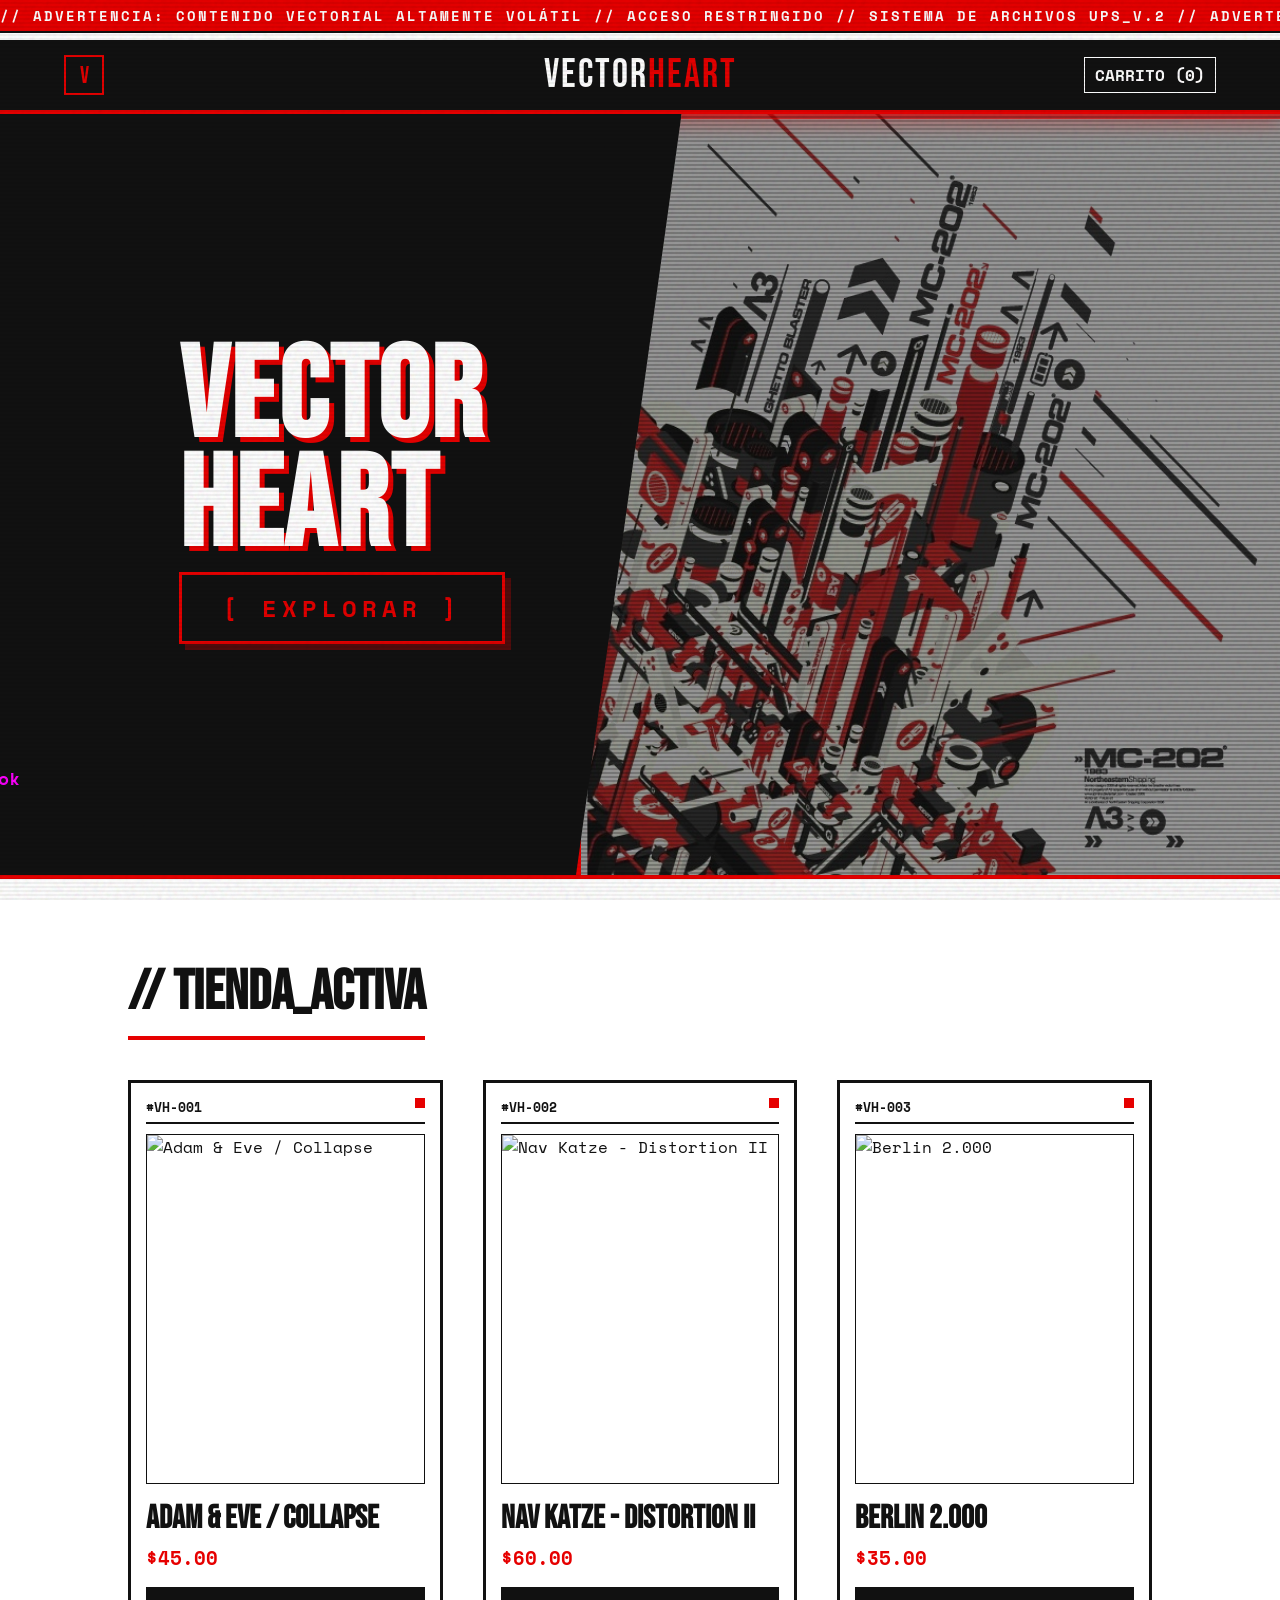
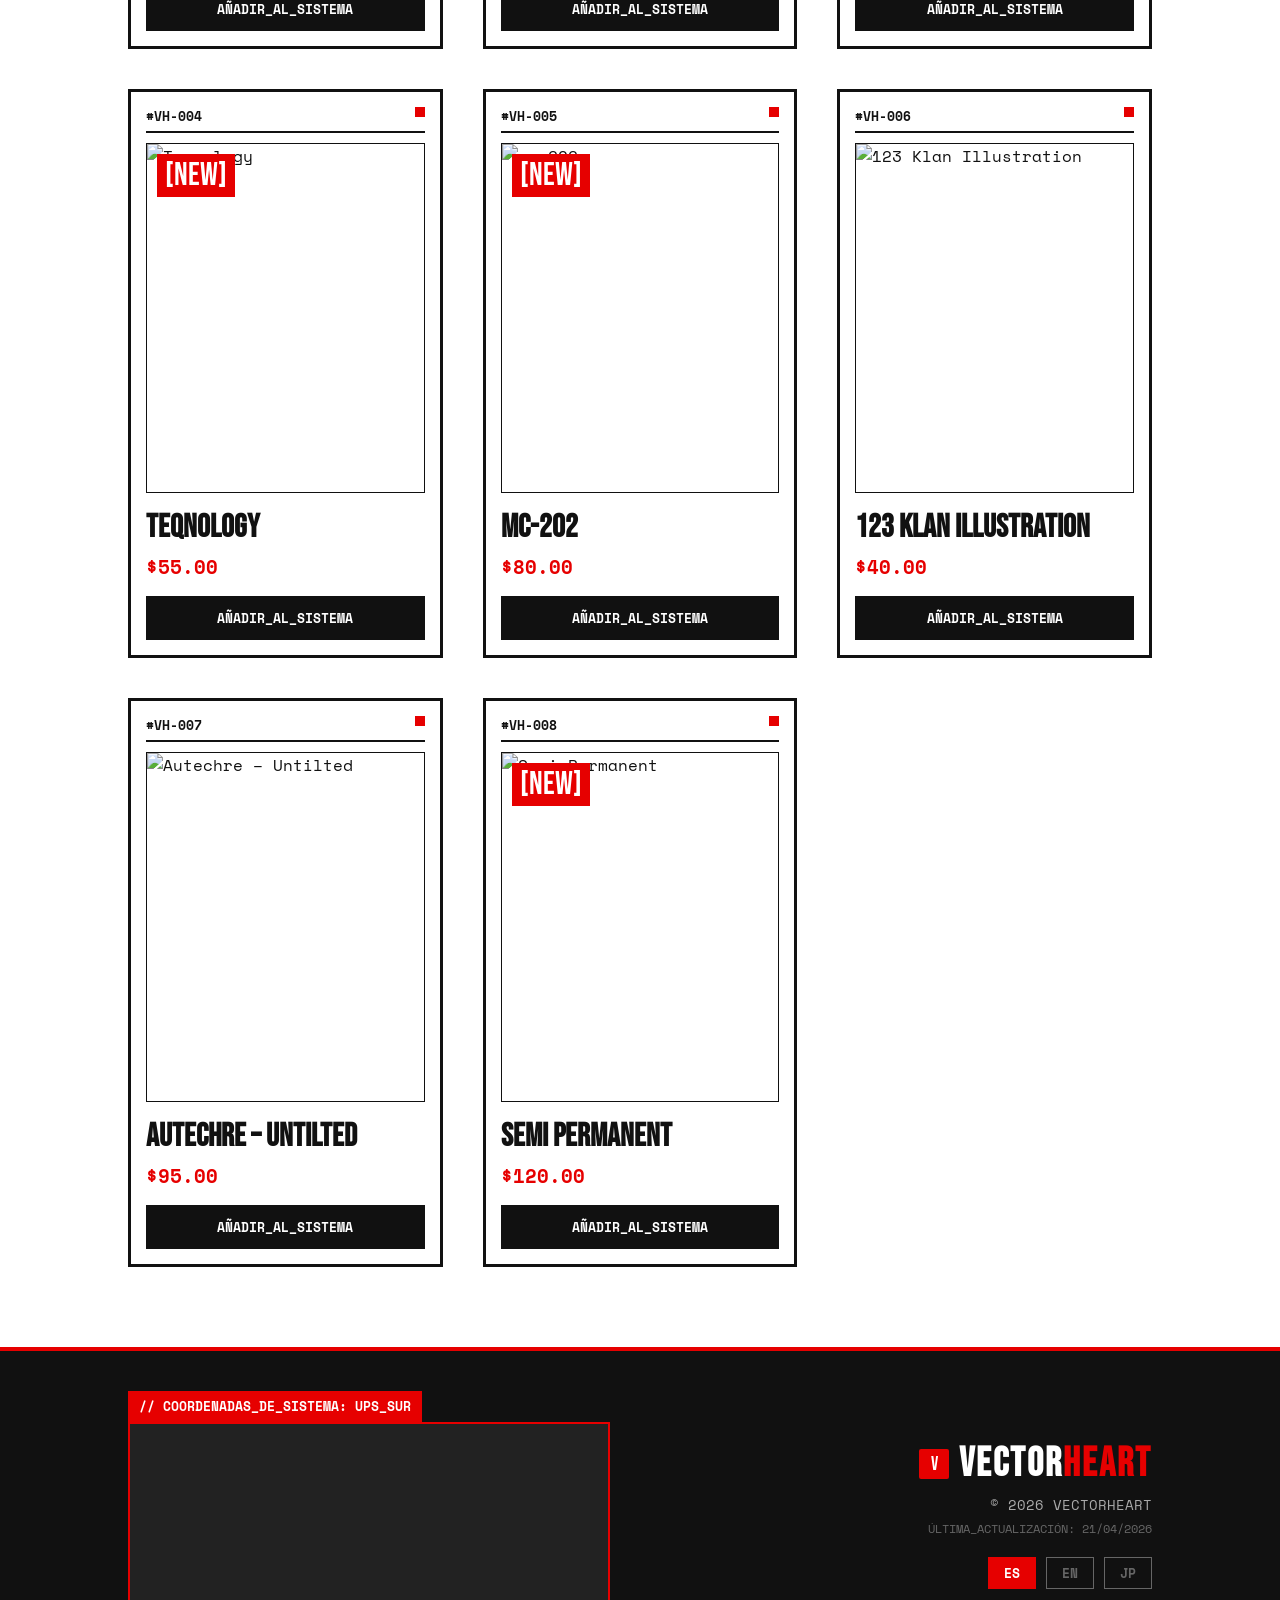
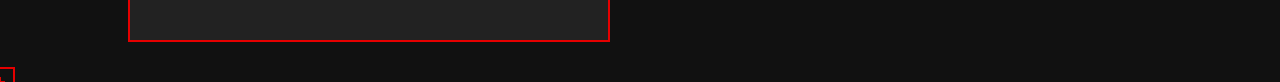
==== index.html @ 1ae29e21 "vectorheart-ecommerce beta 0.1.4" ====
<!DOCTYPE html>
<html lang="es">
<head>
  <meta charset="UTF-8">
  <meta name="viewport" content="width=device-width, initial-scale=1.0">
  <title>VECTORHEART // ART ARCHIVE</title>

  <link rel="stylesheet" href="css/style.css">
  <link href="https://fonts.googleapis.com/css2?family=Bebas+Neue&family=Space+Mono:wght@400;700&display=swap" rel="stylesheet">
</head>
<body>

<div class="ui-scanner"></div>
<div class="crt-noise"></div>

<div class="danger-marquee top-marquee">
  <div class="marquee-content">
    // ADVERTENCIA: CONTENIDO VECTORIAL ALTAMENTE VOLÁTIL // ACCESO RESTRINGIDO // SISTEMA DE ARCHIVOS UPS_V.2 // ADVERTENCIA: CONTENIDO VECTORIAL ALTAMENTE VOLÁTIL // ACCESO RESTRINGIDO // SISTEMA DE ARCHIVOS UPS_V.2 //
  </div>
</div>

<header>
  <nav class="nav-container">
    <button class="menu-toggle" id="menuBtn" data-target="true">
      <span class="v-icon">V</span>
    </button>

    <div class="logo">VECTOR<span class="highlight">HEART</span></div>

    <a href="#" class="cart-link" data-target="true">CARRITO (0)</a>
  </nav>
</header>

<div class="side-menu" id="sideMenu">
  <button class="close-menu" id="closeMenuBtn" data-target="true">X</button>

  <ul class="menu-links">
    <li><a href="index.html" data-target="true">[ INICIO ]</a></li>
    <li><a href="mision.html" data-target="true">[ MISION ]</a></li>
    <li><a href="index.html#catalog-grid" data-target="true" id="tiendaLink">[ TIENDA_ACTIVA ]</a></li>
    <li><a href="servicios.html" data-target="true">[ SERVICIOS ]</a></li>
    <li><a href="contacto.html" data-target="true">[ CONTACTO ]</a></li>
  </ul>

  <div class="menu-footer">
    <div class="side-socials" style="display: flex; gap: 15px; justify-content: center; margin-bottom: 15px;">

      <a href="https://www.linkedin.com/in/juan-figueroa-98a816195/" target="_blank" data-target="true" title="LinkedIn">
        <svg viewBox="0 0 24 24" width="22" height="22" fill="white" class="social-icon" xmlns="http://www.w3.org/2000/svg">
          <path d="M20.447 20.452h-3.554v-5.569c0-1.328-.027-3.037-1.852-3.037-1.853 0-2.136 1.445-2.136 2.939v5.667H9.351V9h3.414v1.561h.046c.477-.9 1.637-1.85 3.37-1.85 3.601 0 4.267 2.37 4.267 5.455v6.286zM5.337 7.433c-1.144 0-2.063-.926-2.063-2.065 0-1.138.92-2.063 2.063-2.063 1.14 0 2.064.925 2.064 2.063 0 1.139-.925 2.065-2.064 2.065zm1.782 13.019H3.555V9h3.564v11.452zM22.225 0H1.771C.792 0 0 .774 0 1.729v20.542C0 23.227.792 24 1.771 24h20.451C23.2 24 24 23.227 24 22.271V1.729C24 .774 23.2 0 22.222 0h.003z"/>
        </svg>
      </a>

      <a href="https://github.com/xErnyx" target="_blank" data-target="true" title="GitHub">
        <img src="https://cdn.simpleicons.org/github/white" alt="GitHub" style="width: 22px; height: 22px;" class="social-icon">
      </a>

      <a href="https://www.youtube.com/@Antonimo555" target="_blank" data-target="true" title="YouTube">
        <img src="https://cdn.simpleicons.org/youtube/white" alt="YouTube" style="width: 22px; height: 22px;" class="social-icon">
      </a>

      <a href="https://www.facebook.com/Antonimo0/" target="_blank" data-target="true" title="Facebook">
        <img src="https://cdn.simpleicons.org/facebook/white" alt="Facebook" style="width: 22px; height: 22px;" class="social-icon">
      </a>

      <a href="https://www.instagram.com/0antonimo0/" target="_blank" data-target="true" title="Instagram">
        <img src="https://cdn.simpleicons.org/instagram/white" alt="Instagram" style="width: 22px; height: 22px;" class="social-icon">
      </a>

      <a href="https://www.tiktok.com/@erny_xp555" target="_blank" data-target="true" title="TikTok">
        <img src="https://cdn.simpleicons.org/tiktok/white" alt="TikTok" style="width: 22px; height: 22px;" class="social-icon">
      </a>

    </div>
    <p>SISTEMA UPS_V.2</p>
    <p>LOC: QUITO, EC</p>
  </div>
</div>

<main>
  <section class="hero">
    <div class="hero-art-display">
      <img src="assets/img/obra5.jpg" alt="Art Showcase" class="hero-main-img">
      <div class="hero-scanline"></div>
      <div class="hero-glitch-overlay"></div>
    </div>

    <div class="hero-content minimalist-hero">
      <h1 class="glitch-title">VECTOR<br>HEART</h1>
      <button class="btn-explore" data-target="true" onclick="document.getElementById('catalog-grid').scrollIntoView({behavior: 'smooth', block: 'start'})">
        [ EXPLORAR ]
      </button>
    </div>
  </section>

  <section class="catalog">
    <h2 class="section-title">// TIENDA_ACTIVA</h2>

    <div class="product-grid" id="catalog-grid">
    </div>
  </section>
</main>

<div class="modal-overlay" id="artModal">
  <div class="modal-content">
    <button class="modal-close" id="closeModalBtn" data-target="true">X</button>
    <div class="modal-layout">
      <div class="modal-image-container">
        <div class="modal-image" id="modalImage"></div>
        <div class="scan-line"></div>
      </div>
      <div class="modal-info">
        <h2 id="modalTitle">TITULO_OBRA</h2>
        <p class="modal-data">ARTISTA: <span id="modalArtist">...</span></p>
        <p class="modal-data">EXPOSICIONES: <span id="modalExhibitions">...</span></p>
        <div class="modal-rating" id="modalRating">★★★★★</div>
        <p class="modal-desc" id="modalDesc">Cargando registro de datos...</p>
      </div>
    </div>
  </div>
</div>

<div class="cart-panel" id="cartPanel">
  <div class="cart-header">
    <h2>// REGISTRO_DE_COMPRAS</h2>
    <button class="close-cart" id="closeCartBtn" data-target="true">X</button>
  </div>

  <div class="cart-items-container" id="cartItemsContainer">
  </div>

  <div class="cart-footer">
    <div class="cart-total">TOTAL: $<span id="cartTotalValue">0.00</span></div>
    <button class="btn-primary" style="width: 100%; margin-top: 15px;" data-target="true">PROCESAR_PAGO >></button>
  </div>
</div>

<footer class="main-footer">
  <div class="footer-layout">

    <div class="footer-map-container">
      <div class="map-header">// COORDENADAS_DE_SISTEMA: UPS_SUR</div>
      <div class="map-frame">

        <iframe
          src="https://maps.google.com/maps?q=Universidad+Politécnica+Salesiana+Campus+Sur+Quito&t=&z=16&ie=UTF8&iwloc=&output=embed"
          width="100%"
          height="200"
          style="border:0;"
          allowfullscreen=""
          loading="lazy"
          referrerpolicy="no-referrer-when-downgrade">
        </iframe>

      </div>
    </div>

    <div class="footer-info">
      <div class="footer-branding">
        <span class="v-logo">V</span>
        <h2>VECTOR<span class="highlight">HEART</span></h2>
      </div>
      <p class="copyright">© 2026 VECTORHEART</p>
      <p class="update-date">ÚLTIMA_ACTUALIZACIÓN: 21/04/2026</p>

      <div class="lang-selector">
        <button class="lang-btn active" data-target="true">ES</button>
        <button class="lang-btn" data-target="true">EN</button>
        <button class="lang-btn" data-target="true">JP</button>
      </div>
    </div>
  </div>
</footer>

<script src="js/app.js"></script>

</body>
</html>
---- css/style.css ----
/* ==========================================================================
   VECTORHEART // SISTEMA DE ESTILOS V.2
   ========================================================================== */

/* --- 1. VARIABLES GLOBALES Y RESET --- */
:root {
  --primary: #E60000;
  --secondary: #FF00FF;
  --bg: #FFFFFF;
  --dark: #111111;
  --gray: #f0f0f0;
  --font-title: 'Bebas Neue', sans-serif;
  --font-tech: 'Space Mono', monospace;
}

* {
  margin: 0;
  padding: 0;
  box-sizing: border-box;
  cursor: none !important; /* Oculta el cursor nativo del sistema */
}

body {
  background-color: var(--bg);
  color: var(--dark);
  font-family: var(--font-tech);
  overflow-x: hidden;
  padding-top: 40px;
}


/* ==========================================================================
   2. ELEMENTOS DE INTERFAZ GLOBAL (CURSOR Y EFECTOS)
   ========================================================================== */

/* Cursor de Objetivo Personalizado */
#custom-cursor { width: 30px; height: 30px; border: 2px solid var(--primary); position: fixed; pointer-events: none; z-index: 10000; transition: transform 0.1s ease-out, border-color 0.15s, border-radius 0.15s; transform: translate(-50%, -50%); }
#custom-cursor::before, #custom-cursor::after { content: ''; position: absolute; background: var(--primary); transition: 0.15s; }
#custom-cursor::before { width: 10px; height: 2px; top: 12px; left: 8px; }
#custom-cursor::after { width: 2px; height: 10px; top: 8px; left: 12px; }
#cursor-coords { position: absolute; top: 35px; left: 10px; font-size: 10px; color: var(--primary); white-space: nowrap; font-weight: bold; }

/* Ruido CRT y Líneas de Escáner */
.crt-noise { position: fixed; top: 0; left: 0; width: 100%; height: 100%; background-image: url("data:image/svg+xml,%3Csvg viewBox='0 0 200 200' xmlns='http://www.w3.org/2000/svg'%3E%3Cfilter id='noiseFilter'%3E%3CfeTurbulence type='fractalNoise' baseFrequency='0.85' numOctaves='3' stitchTiles='stitch'/%3E%3C/filter%3E%3Crect width='100%25' height='100%25' filter='url(%23noiseFilter)'/%3E%3C/svg%3E"); opacity: 0.15; pointer-events: none; z-index: 9998; mix-blend-mode: multiply; }
.ui-scanner { position: fixed; top: 0; left: 0; width: 100%; height: 100%; background: linear-gradient(rgba(18, 16, 16, 0) 50%, rgba(0, 0, 0, 0.05) 50%); background-size: 100% 4px; pointer-events: none; z-index: 9999; }

/* Cinta de Advertencia Superior */
.top-marquee { position: fixed; top: 0; left: 0; width: 100%; background: var(--primary); color: white; padding: 5px 0; z-index: 100; overflow: hidden; white-space: nowrap; border-bottom: 2px solid var(--dark); font-weight: bold; font-size: 0.9rem; letter-spacing: 2px; }
.marquee-content { display: inline-block; animation: scroll 25s linear infinite; }
@keyframes scroll { from { transform: translateX(0); } to { transform: translateX(-50%); } }


/* ==========================================================================
   3. NAVEGACIÓN (HEADER Y MENÚ LATERAL)
   ========================================================================== */

/* Header Superior */
header { background: var(--dark); color: white; padding: 15px 5%; position: relative; z-index: 50; border-bottom: 4px solid var(--primary); }
.nav-container { display: flex; justify-content: space-between; align-items: center; }
.menu-toggle { background: none; border: 2px solid var(--primary); color: var(--primary); width: 40px; height: 40px; display: flex; align-items: center; justify-content: center; font-family: var(--font-title); font-size: 1.5rem; transition: 0.3s; }
.menu-toggle:hover { background: var(--primary); color: white; }
.logo { font-family: var(--font-title); font-size: 2.5rem; letter-spacing: 2px; position: absolute; left: 50%; transform: translateX(-50%); }
.highlight { color: var(--primary); }
.cart-link { color: white; text-decoration: none; font-weight: bold; font-size: 1rem; border: 1px solid white; padding: 5px 10px; transition: 0.3s; }
.cart-link:hover { color: var(--dark); background: white; }

/* Menú Lateral Desplegable */
.side-menu { position: fixed; top: 0; left: -400px; width: 350px; height: 100vh; background: var(--dark); border-right: 4px solid var(--primary); z-index: 200; padding: 80px 40px 40px; transition: left 0.4s cubic-bezier(0.25, 1, 0.5, 1); display: flex; flex-direction: column; justify-content: space-between; }
.side-menu.active { left: 0; }
.close-menu { position: absolute; top: 40px; right: 30px; background: none; border: none; color: white; font-family: var(--font-tech); font-size: 1.5rem; transition: 0.3s; }
.close-menu:hover { color: var(--primary); transform: rotate(90deg); }
.menu-links { list-style: none; display: flex; flex-direction: column; gap: 20px; }
.menu-links > li > a { color: white; text-decoration: none; font-family: var(--font-title); font-size: 2.5rem; transition: 0.3s; display: block; }
.menu-links > li > a:hover { color: var(--primary); padding-left: 10px; }
.submenu { list-style: none; margin-top: 10px; margin-left: 20px; display: flex; flex-direction: column; gap: 10px; }
.submenu a { color: #aaa; text-decoration: none; font-size: 0.9rem; transition: 0.3s; }
.submenu a:hover { color: white; }
.menu-footer { color: var(--primary); font-size: 0.8rem; border-top: 1px solid #333; padding-top: 20px; }
.side-socials { display: flex; gap: 15px; margin-bottom: 15px; border-bottom: 1px dashed #444; padding-bottom: 15px; }
.side-socials a { color: var(--secondary); font-family: var(--font-tech); font-weight: bold; font-size: 1.1rem; text-decoration: none; transition: 0.2s; }
.side-socials a:hover { color: white; transform: translateY(-2px); }


/* ==========================================================================
   4. PANTALLA PRINCIPAL (HERO DE ALTO IMPACTO)
   ========================================================================== */

/* Contenedor Base */
.hero { height: 85vh; display: flex; align-items: center; padding: 0 5%; position: relative; background: var(--dark); overflow: hidden; border-bottom: 4px solid var(--primary); }

/* Capa Derecha: Arte Gigante */
.hero-art-display { position: absolute; right: 0; top: 0; width: 55%; height: 100%; clip-path: polygon(15% 0, 100% 0, 100% 100%, 0% 100%); border-left: 5px solid var(--primary); z-index: 1; }
.hero-main-img { width: 100%; height: 100%; object-fit: cover; filter: contrast(1.2) grayscale(0.2); opacity: 0.6; transition: filter 0.5s, transform 5s ease-out; }
.hero:hover .hero-main-img { filter: contrast(1.3) grayscale(0) saturate(1.5); transform: scale(1.05); }
.hero-scanline { position: absolute; top: 0; left: 0; width: 100%; height: 5px; background: rgba(230, 0, 0, 0.7); box-shadow: 0 0 20px var(--primary); animation: scanVertical 3s linear infinite; }
.hero-glitch-overlay { position: absolute; top: 0; left: 0; width: 100%; height: 100%; background-image: linear-gradient(transparent 50%, rgba(0, 0, 0, 0.25) 50%); background-size: 100% 4px; pointer-events: none; }

/* Capa Izquierda: Textos y Botones */
.hero-content { position: relative; z-index: 10; width: 50%; color: white; padding-left: 5%; }
.hero-content.minimalist-hero { height: 100%; display: flex; flex-direction: column; justify-content: center; padding-left: 10%; }

.hero-badge { background: var(--primary); color: white; padding: 5px 15px; font-family: var(--font-tech); font-size: 0.9rem; font-weight: bold; display: inline-block; margin-bottom: 15px; transform: skewX(-10deg); }
.glitch-title { font-family: var(--font-title); font-size: 8rem; line-height: 0.85; margin-bottom: 10px; color: white; text-shadow: 5px 5px 0px var(--primary); letter-spacing: 2px; }
.hero-subtitle { font-family: var(--font-tech); font-size: 1.2rem; color: #aaa; margin-bottom: 30px; letter-spacing: -0.5px; }
.tech-sub-container { background: rgba(17, 17, 17, 0.9); border: 1px solid #333; border-left: 4px solid var(--primary); box-shadow: 5px 5px 0px rgba(230, 0, 0, 0.2); }
.hero-decoration { position: absolute; bottom: 20px; left: 10%; z-index: 5; }
.hero-stats { display: flex; gap: 20px; font-family: var(--font-tech); font-size: 0.85rem; color: #555; font-weight: bold; }
.highlight-stat { color: var(--primary); }

/* Botón EXPLORAR */
.btn-explore { font-family: var(--font-tech); font-size: 1.5rem; font-weight: bold; color: var(--primary); background: transparent; border: 3px solid var(--primary); padding: 15px 40px; letter-spacing: 5px; width: fit-content; box-shadow: 6px 6px 0px rgba(230, 0, 0, 0.3); transition: all 0.2s ease-out; }
.btn-explore:hover { background: var(--primary); color: var(--dark); box-shadow: 10px 10px 0px var(--dark), 12px 12px 0px var(--primary); transform: translate(-4px, -4px); }

/* Responsive del Hero */
@media (max-width: 1024px) {
  .glitch-title { font-size: 6rem; }
  .hero-content { width: 60%; }
}
@media (max-width: 768px) {
  .hero-art-display { width: 100%; clip-path: none; opacity: 0.2; z-index: 0; }
  .hero-content { width: 100%; padding-left: 0; text-align: center; display: flex; flex-direction: column; align-items: center; }
  .hero-content.minimalist-hero { width: 100%; padding-left: 0; align-items: center; }
  .glitch-title { font-size: 5rem; text-shadow: 3px 3px 0px var(--primary); text-align: center; }
  .hero-decoration { display: none; }
}


/* ==========================================================================
   5. CATÁLOGO / TIENDA DE ARTE
   ========================================================================== */

.catalog { padding: 80px 10%; }
.section-title { font-family: var(--font-title); font-size: 3.5rem; margin-bottom: 40px; border-bottom: 4px solid var(--primary); display: inline-block; padding-bottom: 10px; }
.product-grid { display: grid; grid-template-columns: repeat(auto-fill, minmax(300px, 1fr)); gap: 40px; }

/* Tarjeta de Producto */
.product-card { border: 3px solid var(--dark); padding: 15px; background: white; transition: 0.2s; position: relative; }
.product-card:hover { box-shadow: 12px 12px 0px var(--dark); transform: translate(-5px, -5px); }
.card-header { display: flex; justify-content: space-between; font-size: 0.8rem; margin-bottom: 10px; border-bottom: 2px solid var(--dark); padding-bottom: 5px; font-weight: bold;}
.status-dot { width: 10px; height: 10px; background: var(--primary); }

/* Imagen del Producto */
.product-image { position: relative; overflow: hidden; height: 350px; border: 1px solid var(--dark); }
.real-art-img { width: 100%; height: 100%; object-fit: cover; transition: filter 0.3s, transform 0.3s; }
.scan-overlay { position: absolute; top: 50%; left: 50%; transform: translate(-50%, -50%); color: var(--secondary); font-family: var(--font-title); font-size: 3rem; opacity: 0; transition: 0.2s; z-index: 10; text-shadow: 2px 2px 0 #000; }
.img-placeholder { background: transparent !important; }

/* Efectos al pasar el cursor sobre la tarjeta */
.product-card:hover .real-art-img { filter: invert(1) sepia(1) saturate(5) hue-rotate(-50deg); transform: scale(1.05) rotate(2deg); }
.product-card:hover .scan-overlay { opacity: 1; }

/* Información del Producto y Botón Añadir */
.product-info h3 { font-family: var(--font-title); font-size: 2rem; margin: 15px 0 5px; }
.price { color: var(--primary); font-weight: bold; font-size: 1.2rem; }
.add-btn { width: 100%; margin-top: 15px; background: var(--dark); color: white; border: none; padding: 12px; font-family: var(--font-tech); font-weight: bold; transition: 0.2s; }


/* ==========================================================================
   6. HUD DE INSPECCIÓN (MODAL DE ARTE)
   ========================================================================== */

.modal-overlay { position: fixed; top: 0; left: 0; width: 100%; height: 100%; background: rgba(17, 17, 17, 0.85); z-index: 1000; display: flex; align-items: center; justify-content: center; opacity: 0; pointer-events: none; transition: 0.3s; backdrop-filter: blur(5px); }
.modal-overlay.active { opacity: 1; pointer-events: all; }
.modal-content { background: var(--bg); border: 4px solid var(--primary); width: 85%; max-width: 900px; padding: 30px; position: relative; box-shadow: 15px 15px 0px var(--dark); transform: scale(0.95); transition: 0.3s; }
.modal-overlay.active .modal-content { transform: scale(1); }
.modal-close { position: absolute; top: 10px; right: 15px; background: none; border: none; font-size: 2rem; color: var(--dark); font-family: var(--font-tech); font-weight: bold; transition: 0.2s; }
.modal-close:hover { color: var(--primary); transform: rotate(90deg); }

.modal-layout { display: flex; gap: 30px; }
.modal-image-container { flex: 1; border: 2px solid var(--dark); height: 400px; position: relative; overflow: hidden; }
.modal-image { width: 100%; height: 100%; background: #ccc; }

.scan-line { position: absolute; top: 0; left: 0; width: 100%; height: 4px; background: var(--secondary); opacity: 0.6; box-shadow: 0 0 10px var(--secondary); animation: scan 3s linear infinite; }
@keyframes scan { 0% { top: -10%; } 100% { top: 110%; } }

.modal-info { flex: 1; display: flex; flex-direction: column; justify-content: center; }
.modal-info h2 { font-family: var(--font-title); font-size: 3.5rem; color: var(--primary); line-height: 0.9; margin-bottom: 15px; }
.modal-data { font-weight: bold; margin-bottom: 10px; font-size: 1.1rem; border-bottom: 1px dashed var(--dark); padding-bottom: 5px; }
.modal-data span { color: #666; font-weight: normal; }
.modal-rating { color: var(--secondary); font-size: 1.8rem; margin-bottom: 20px; letter-spacing: 5px; }
.modal-desc { line-height: 1.6; font-size: 0.95rem; background: var(--gray); padding: 15px; border-left: 4px solid var(--primary); }

@media (max-width: 768px) {
  .modal-layout { flex-direction: column; }
  .modal-image-container { height: 250px; }
}


/* ==========================================================================
   7. PANEL LATERAL DEL CARRITO DE COMPRAS
   ========================================================================== */

.cart-panel { position: fixed; top: 0; right: -450px; width: 400px; height: 100vh; background: var(--dark); border-left: 4px solid var(--primary); z-index: 2000; padding: 20px; transition: right 0.4s cubic-bezier(0.25, 1, 0.5, 1); display: flex; flex-direction: column; color: white; box-shadow: -10px 0 20px rgba(0,0,0,0.5); }
.cart-panel.active { right: 0; }
.cart-header { display: flex; justify-content: space-between; align-items: center; border-bottom: 2px solid var(--primary); padding-bottom: 10px; margin-bottom: 20px; }
.cart-header h2 { font-family: var(--font-title); font-size: 2rem; color: var(--primary); }
.close-cart { background: none; border: none; color: white; font-family: var(--font-tech); font-size: 1.5rem; transition: 0.3s; }
.close-cart:hover { color: var(--primary); transform: rotate(90deg); }

/* Lista de Items */
.cart-items-container { flex: 1; overflow-y: auto; display: flex; flex-direction: column; gap: 15px; padding-right: 10px; }
.cart-items-container::-webkit-scrollbar { width: 5px; }
.cart-items-container::-webkit-scrollbar-thumb { background: var(--primary); }
.cart-item { display: flex; gap: 15px; background: rgba(255,255,255,0.05); padding: 10px; border: 1px solid #333; position: relative; transition: 0.2s; }
.cart-item:hover { border-color: var(--secondary); }
.cart-item img { width: 60px; height: 60px; object-fit: cover; border: 1px solid var(--primary); }
.cart-item-info { flex: 1; display: flex; flex-direction: column; justify-content: center; }
.cart-item-info h4 { font-family: var(--font-title); font-size: 1.5rem; margin-bottom: 2px; }
.cart-item-info p { color: var(--secondary); font-weight: bold; font-size: 1rem;}
.remove-item-btn { position: absolute; top: 10px; right: 10px; background: none; border: none; color: #666; font-family: var(--font-tech); transition: 0.2s; font-size: 0.8rem; font-weight: bold; }
.remove-item-btn:hover { color: var(--primary); }

/* Resumen Final y Botón de Pago */
.cart-footer { margin-top: 20px; border-top: 2px solid var(--primary); padding-top: 20px; }
.cart-total { font-family: var(--font-title); font-size: 2.5rem; display: flex; justify-content: space-between; align-items: center;}
.cart-footer .btn-primary { background: var(--primary); color: white; border: none; padding: 15px; font-family: var(--font-tech); font-size: 1.2rem; font-weight: bold; width: 100%; margin-top: 15px; clip-path: polygon(15px 0, 100% 0, 100% calc(100% - 15px), calc(100% - 15px) 100%, 0 100%, 0 15px); transition: background 0.3s, color 0.3s; }
.cart-footer .btn-primary:hover { background: white; color: var(--dark); }

@media (max-width: 768px) { .cart-panel { width: 100%; right: -100%; } }


/* ==========================================================================
   8. PÁGINAS ADICIONALES (Misión, Contacto)
   ========================================================================== */

.mision-container { padding: 100px 10%; color: var(--dark); }
.story-grid { display: grid; grid-template-columns: 1fr 1fr; gap: 50px; margin-top: 40px; }
.art-frame { border: 2px solid var(--primary); padding: 5px; margin-bottom: 20px; transform: rotate(-2deg); }
.art-frame img { width: 100%; filter: contrast(1.1); }


/* ==========================================================================
   9. PIE DE PÁGINA (FOOTER)
   ========================================================================== */

.main-footer { background: var(--dark); color: white; padding: 40px 10%; border-top: 4px solid var(--primary); }
.footer-layout { display: grid; grid-template-columns: 1fr 1fr; gap: 60px; align-items: center; }

/* El Marco del Mapa */
.footer-map-container { display: flex; flex-direction: column; }
.map-header { background: var(--primary); color: white; padding: 5px 10px; font-family: var(--font-tech); font-size: 0.8rem; font-weight: bold; width: fit-content; border: 1px solid var(--primary); }
.map-frame { position: relative; border: 2px solid var(--primary); padding: 5px; background: #222; }
.map-shield { position: absolute; top: 0; left: 0; width: 100%; height: 100%; z-index: 10; pointer-events: none; }

/* Información Corporativa */
.footer-info { display: flex; flex-direction: column; align-items: flex-end; text-align: right; }
.footer-branding { display: flex; align-items: center; gap: 10px; margin-bottom: 10px; }
.v-logo { background: var(--primary); color: white; width: 30px; height: 30px; display: flex; align-items: center; justify-content: center; font-family: var(--font-title); font-size: 1.2rem; border-radius: 2px; }
.footer-branding h2 { font-family: var(--font-title); font-size: 2.5rem; letter-spacing: 2px; line-height: 1; }
.copyright { color: #aaa; font-size: 0.9rem; margin-bottom: 5px; }
.update-date { font-size: 0.75rem; color: #666; font-family: var(--font-tech); margin-bottom: 20px; }

/* Selector de Idiomas */
.lang-selector { display: flex; gap: 10px; }
.lang-btn { background: transparent; border: 1px solid #666; color: #666; padding: 5px 15px; font-family: var(--font-tech); font-weight: bold; transition: 0.3s; }
.lang-btn:hover { border-color: white; color: white; }
.lang-btn.active { background: var(--primary); border-color: var(--primary); color: white; }

@media (max-width: 768px) {
  .footer-layout { grid-template-columns: 1fr; }
  .footer-info { align-items: flex-start; text-align: left; margin-top: 20px; }
}
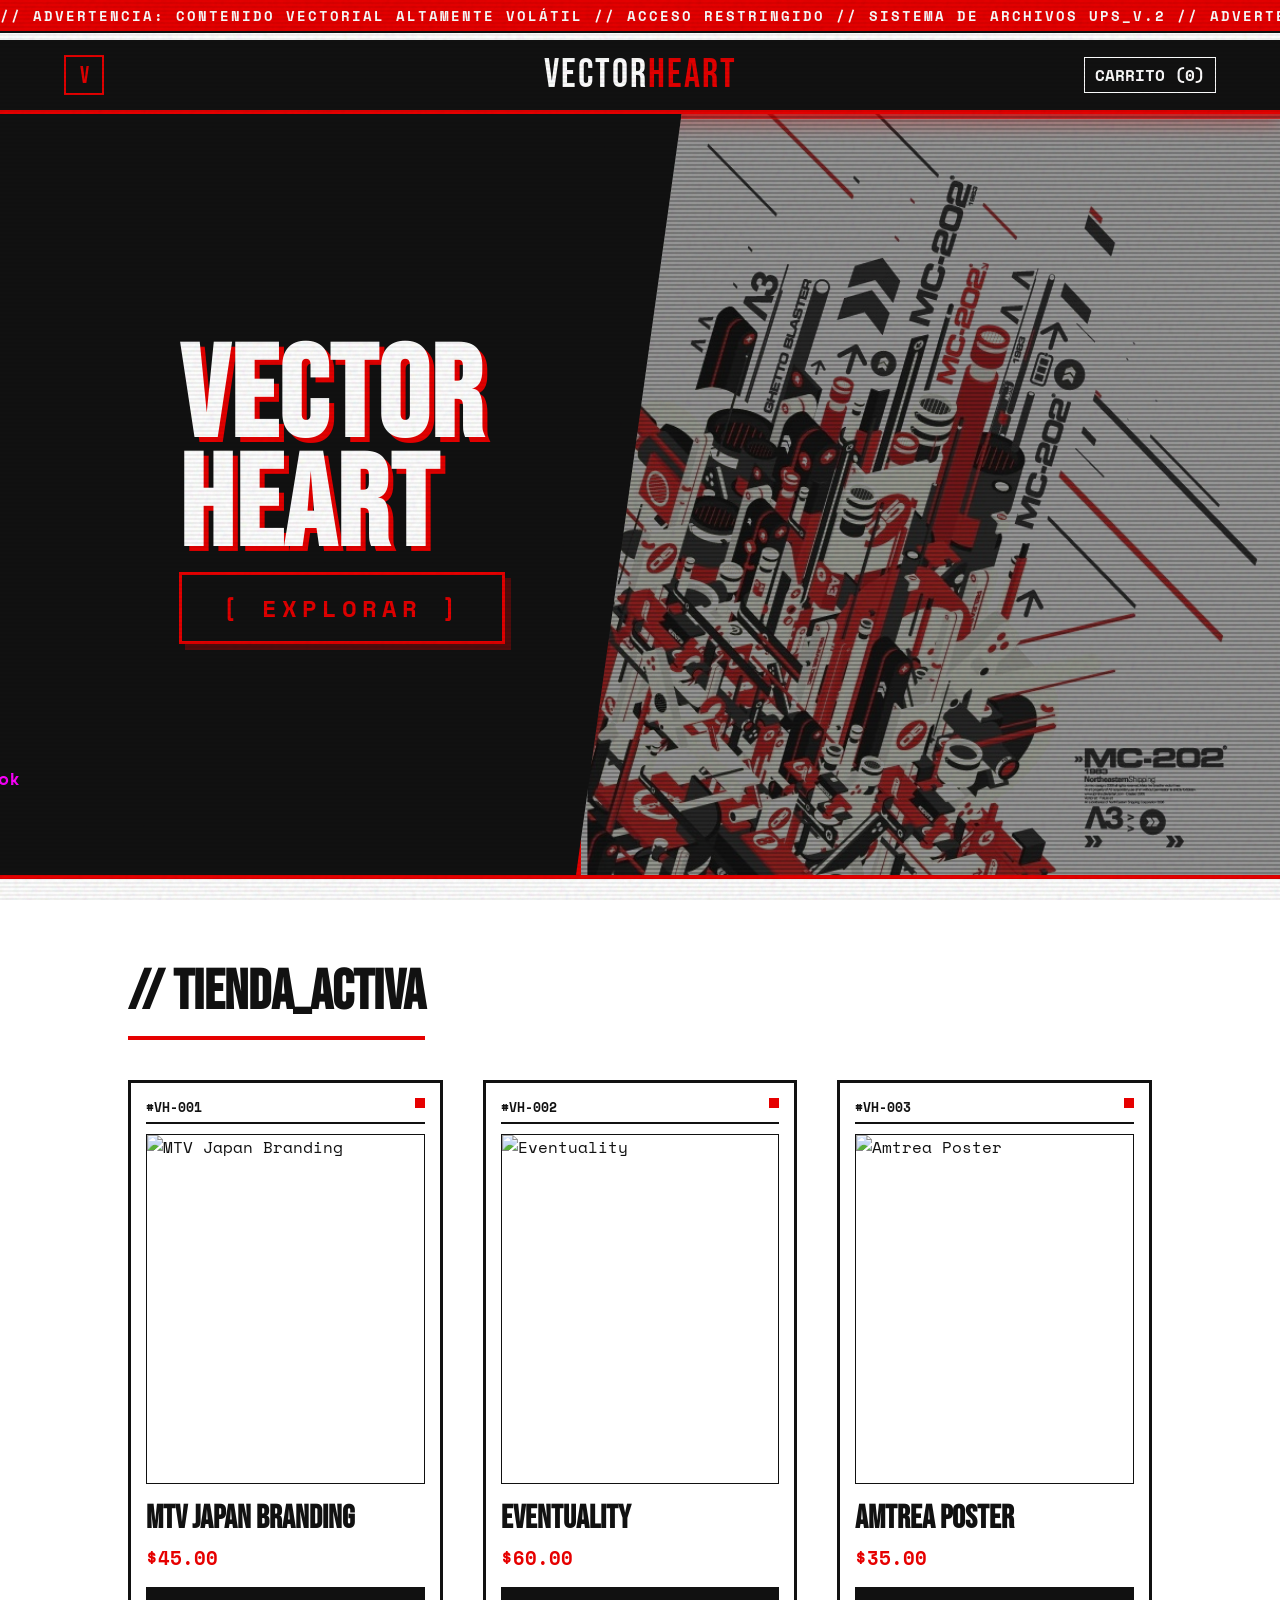
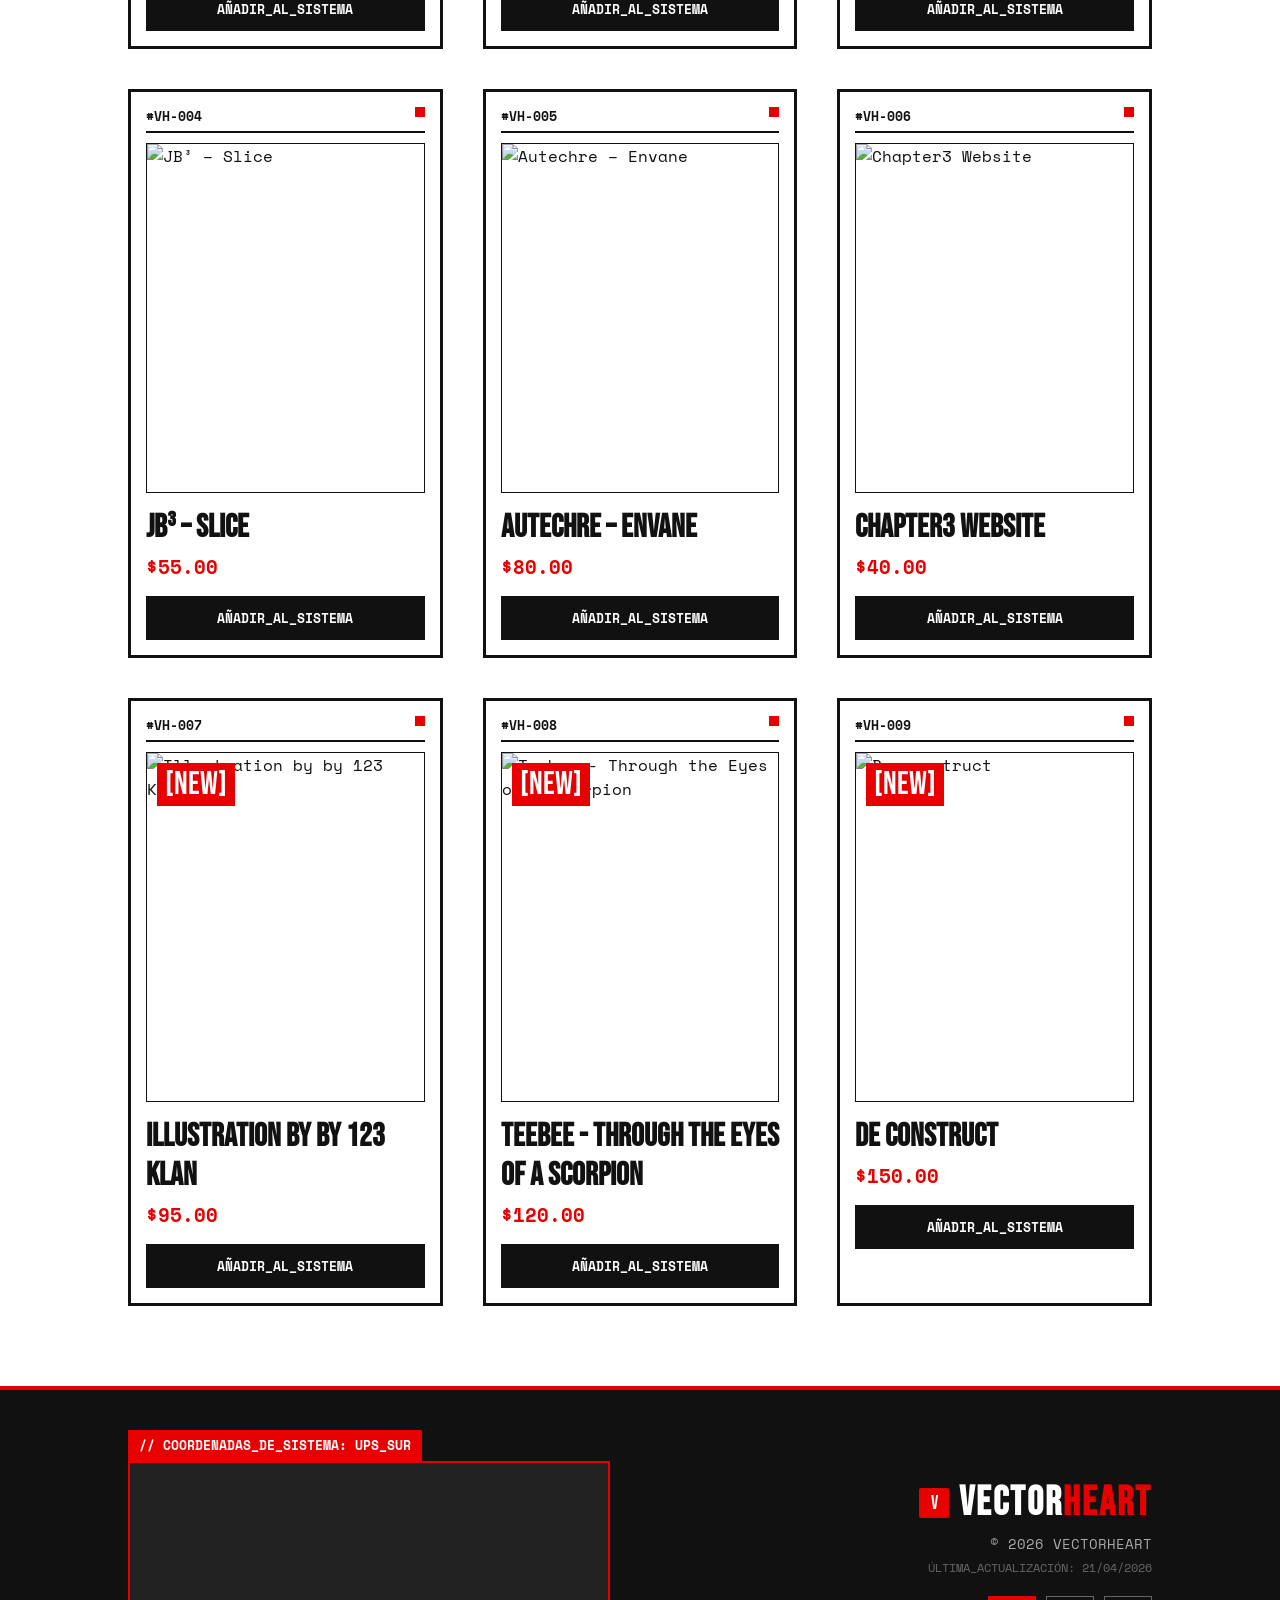
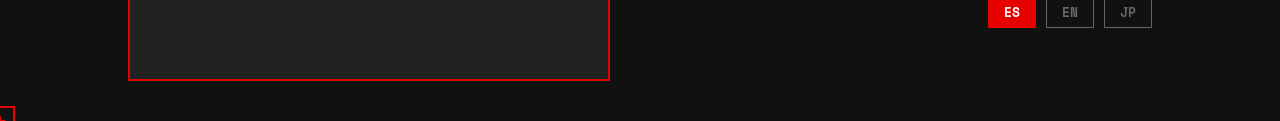
==== commit 9f0b242f: "vectorheart-ecommerce beta 0.1.7" ====
--- a/index.html
+++ b/index.html
@@ -131,6 +131,7 @@
 
   <div class="cart-footer">
     <div class="cart-total">TOTAL: $<span id="cartTotalValue">0.00</span></div>
+    <button id="btn-vaciar-carrito" class="btn-vaciar" data-target="true">[ PURGAR_SISTEMA ]</button>
     <button class="btn-primary" style="width: 100%; margin-top: 15px;" data-target="true">PROCESAR_PAGO >></button>
   </div>
 </div>
--- a/css/style.css
+++ b/css/style.css
@@ -17,7 +17,6 @@
   margin: 0;
   padding: 0;
   box-sizing: border-box;
-  cursor: none !important; /* Oculta el cursor nativo del sistema */
 }
 
 body {
@@ -33,18 +32,39 @@
    2. ELEMENTOS DE INTERFAZ GLOBAL (CURSOR Y EFECTOS)
    ========================================================================== */
 
-/* Cursor de Objetivo Personalizado */
-#custom-cursor { width: 30px; height: 30px; border: 2px solid var(--primary); position: fixed; pointer-events: none; z-index: 10000; transition: transform 0.1s ease-out, border-color 0.15s, border-radius 0.15s; transform: translate(-50%, -50%); }
-#custom-cursor::before, #custom-cursor::after { content: ''; position: absolute; background: var(--primary); transition: 0.15s; }
+/* 1. Ocultar el cursor nativo de Windows/Mac */
+body, a, button, .close-menu, .lang-btn, .social-icon, img, input {
+  cursor: none !important;
+}
+
+/* 2. Cursor de Objetivo Personalizado (Original Vectorheart) */
+#custom-cursor {
+  width: 30px;
+  height: 30px;
+  border: 2px solid var(--primary);
+  position: fixed;
+  pointer-events: none;
+  z-index: 10000;
+  transition: transform 0.1s ease-out, border-color 0.15s, border-radius 0.15s;
+  transform: translate(-50%, -50%);
+}
+
+#custom-cursor::before, #custom-cursor::after {
+  content: '';
+  position: absolute;
+  background: var(--primary);
+  transition: 0.15s;
+}
+
 #custom-cursor::before { width: 10px; height: 2px; top: 12px; left: 8px; }
 #custom-cursor::after { width: 2px; height: 10px; top: 8px; left: 12px; }
-#cursor-coords { position: absolute; top: 35px; left: 10px; font-size: 10px; color: var(--primary); white-space: nowrap; font-weight: bold; }
-
-/* Ruido CRT y Líneas de Escáner */
+
+/* Coordenadas apagadas (Por si el HTML sigue ahí) */
+#cursor-coords { display: none !important; }
+
+/* --- EFECTOS DE FONDO ORIGINALES --- */
 .crt-noise { position: fixed; top: 0; left: 0; width: 100%; height: 100%; background-image: url("data:image/svg+xml,%3Csvg viewBox='0 0 200 200' xmlns='http://www.w3.org/2000/svg'%3E%3Cfilter id='noiseFilter'%3E%3CfeTurbulence type='fractalNoise' baseFrequency='0.85' numOctaves='3' stitchTiles='stitch'/%3E%3C/filter%3E%3Crect width='100%25' height='100%25' filter='url(%23noiseFilter)'/%3E%3C/svg%3E"); opacity: 0.15; pointer-events: none; z-index: 9998; mix-blend-mode: multiply; }
 .ui-scanner { position: fixed; top: 0; left: 0; width: 100%; height: 100%; background: linear-gradient(rgba(18, 16, 16, 0) 50%, rgba(0, 0, 0, 0.05) 50%); background-size: 100% 4px; pointer-events: none; z-index: 9999; }
-
-/* Cinta de Advertencia Superior */
 .top-marquee { position: fixed; top: 0; left: 0; width: 100%; background: var(--primary); color: white; padding: 5px 0; z-index: 100; overflow: hidden; white-space: nowrap; border-bottom: 2px solid var(--dark); font-weight: bold; font-size: 0.9rem; letter-spacing: 2px; }
 .marquee-content { display: inline-block; animation: scroll 25s linear infinite; }
 @keyframes scroll { from { transform: translateX(0); } to { transform: translateX(-50%); } }
@@ -216,6 +236,28 @@
 .cart-footer .btn-primary { background: var(--primary); color: white; border: none; padding: 15px; font-family: var(--font-tech); font-size: 1.2rem; font-weight: bold; width: 100%; margin-top: 15px; clip-path: polygon(15px 0, 100% 0, 100% calc(100% - 15px), calc(100% - 15px) 100%, 0 100%, 0 15px); transition: background 0.3s, color 0.3s; }
 .cart-footer .btn-primary:hover { background: white; color: var(--dark); }
 
+/* Botón de Purgar Sistema (Vaciar Carrito) */
+.btn-vaciar {
+  width: 100%;
+  background: transparent;
+  color: var(--primary);
+  border: 1px dashed var(--primary);
+  padding: 10px;
+  margin-top: 15px;
+  font-family: var(--font-tech);
+  font-weight: bold;
+  font-size: 0.9rem;
+  letter-spacing: 2px;
+  transition: all 0.3s ease;
+}
+
+.btn-vaciar:hover {
+  background: var(--primary);
+  color: var(--dark);
+  box-shadow: 0 0 15px var(--primary);
+  border-style: solid;
+}
+
 @media (max-width: 768px) { .cart-panel { width: 100%; right: -100%; } }
 
 
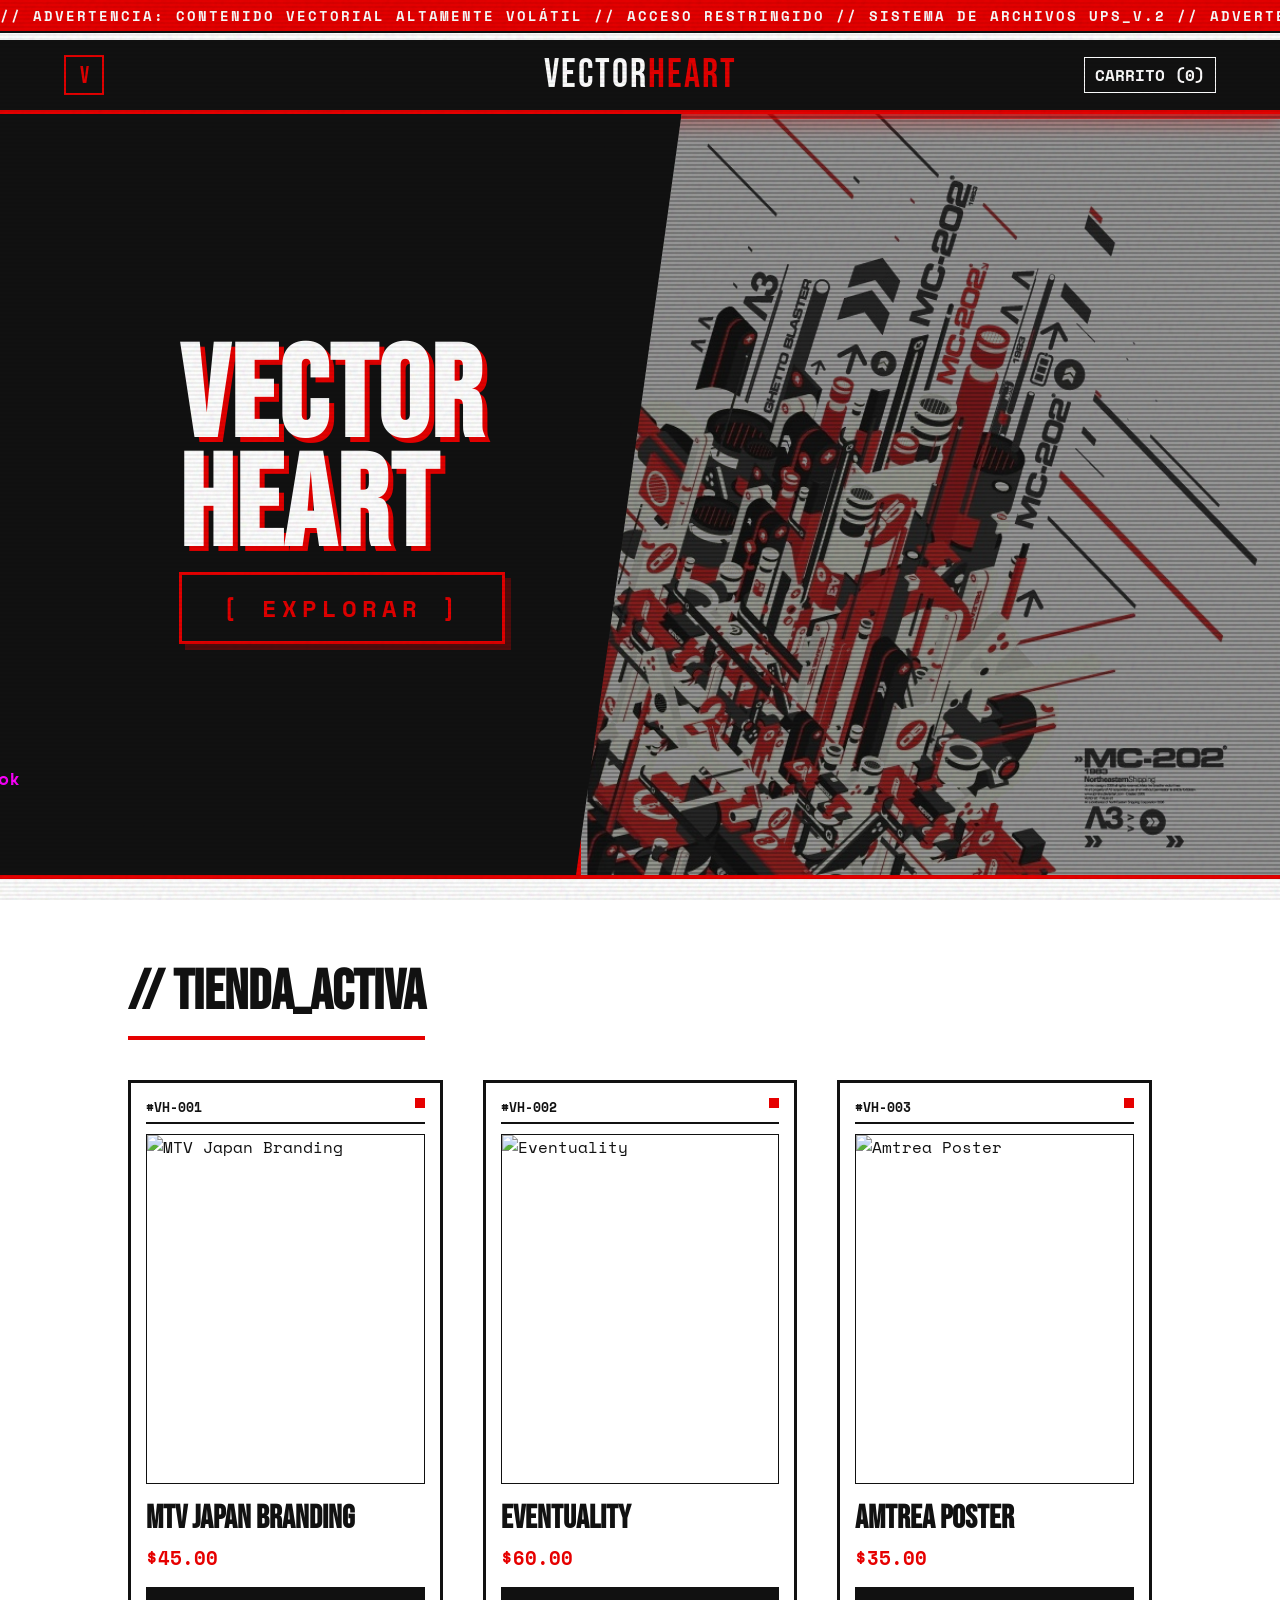
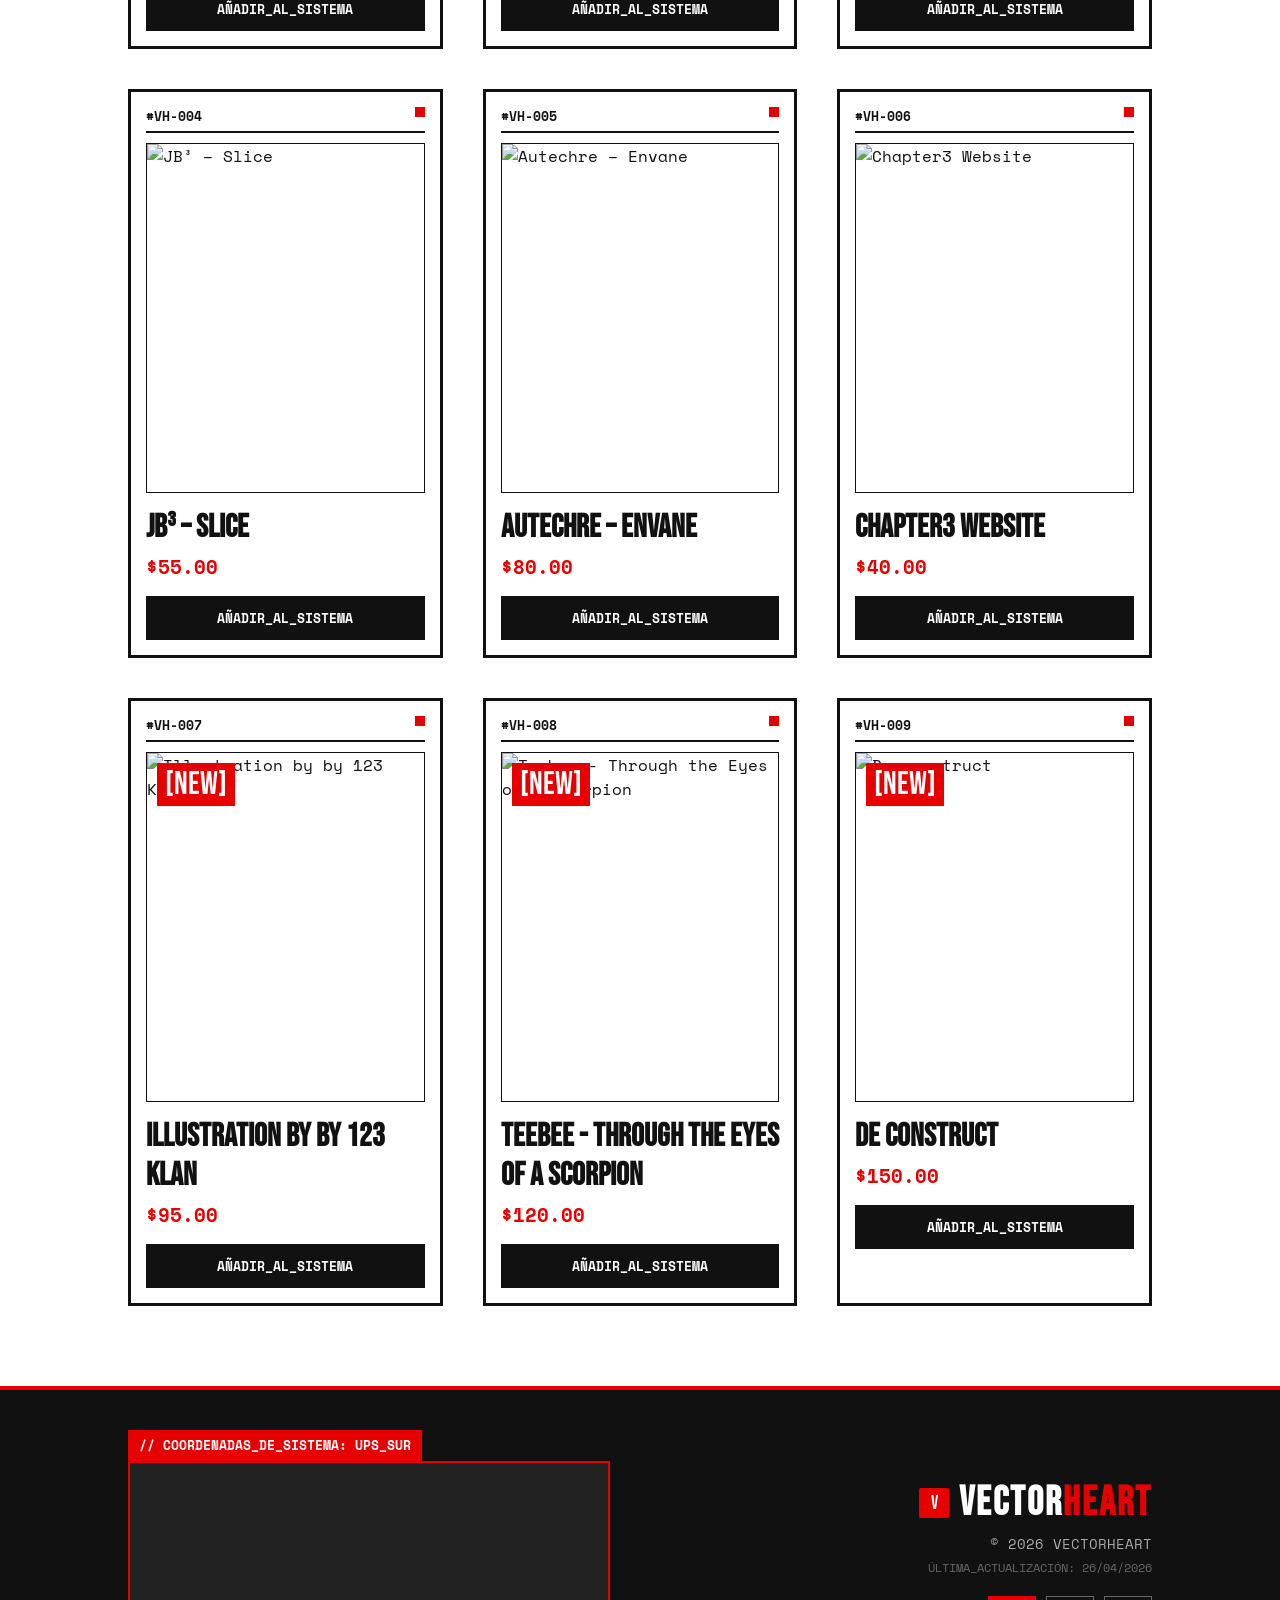
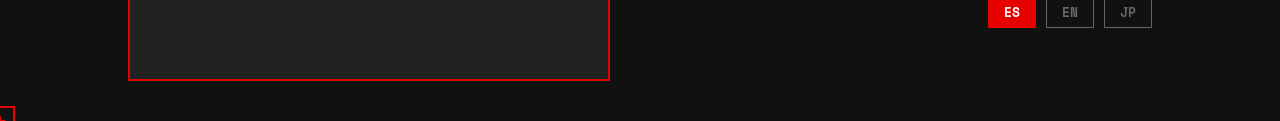
==== commit 1ffd7686: "vectorheart-ecommerce beta 0.1.8" ====
--- a/index.html
+++ b/index.html
@@ -35,9 +35,9 @@
   <button class="close-menu" id="closeMenuBtn" data-target="true">X</button>
 
   <ul class="menu-links">
+    <li><a href="404.html" data-target="true">[ INICIO_DE_SESIÓN ]</a></li>
     <li><a href="index.html" data-target="true">[ INICIO ]</a></li>
     <li><a href="mision.html" data-target="true">[ MISION ]</a></li>
-    <li><a href="index.html#catalog-grid" data-target="true" id="tiendaLink">[ TIENDA_ACTIVA ]</a></li>
     <li><a href="servicios.html" data-target="true">[ SERVICIOS ]</a></li>
     <li><a href="contacto.html" data-target="true">[ CONTACTO ]</a></li>
   </ul>
@@ -162,7 +162,7 @@
         <h2>VECTOR<span class="highlight">HEART</span></h2>
       </div>
       <p class="copyright">© 2026 VECTORHEART</p>
-      <p class="update-date">ÚLTIMA_ACTUALIZACIÓN: 21/04/2026</p>
+      <p class="update-date">ÚLTIMA_ACTUALIZACIÓN: 26/04/2026</p>
 
       <div class="lang-selector">
         <button class="lang-btn active" data-target="true">ES</button>
--- a/css/style.css
+++ b/css/style.css
@@ -99,6 +99,8 @@
 .side-socials { display: flex; gap: 15px; margin-bottom: 15px; border-bottom: 1px dashed #444; padding-bottom: 15px; }
 .side-socials a { color: var(--secondary); font-family: var(--font-tech); font-weight: bold; font-size: 1.1rem; text-decoration: none; transition: 0.2s; }
 .side-socials a:hover { color: white; transform: translateY(-2px); }
+.side-socials a:hover svg { fill: var(--primary); }
+.side-socials a:hover img { filter: brightness(0) saturate(100%) invert(16%) sepia(99%) saturate(5414%) hue-rotate(355deg) brightness(95%) contrast(115%); }
 
 
 /* ==========================================================================
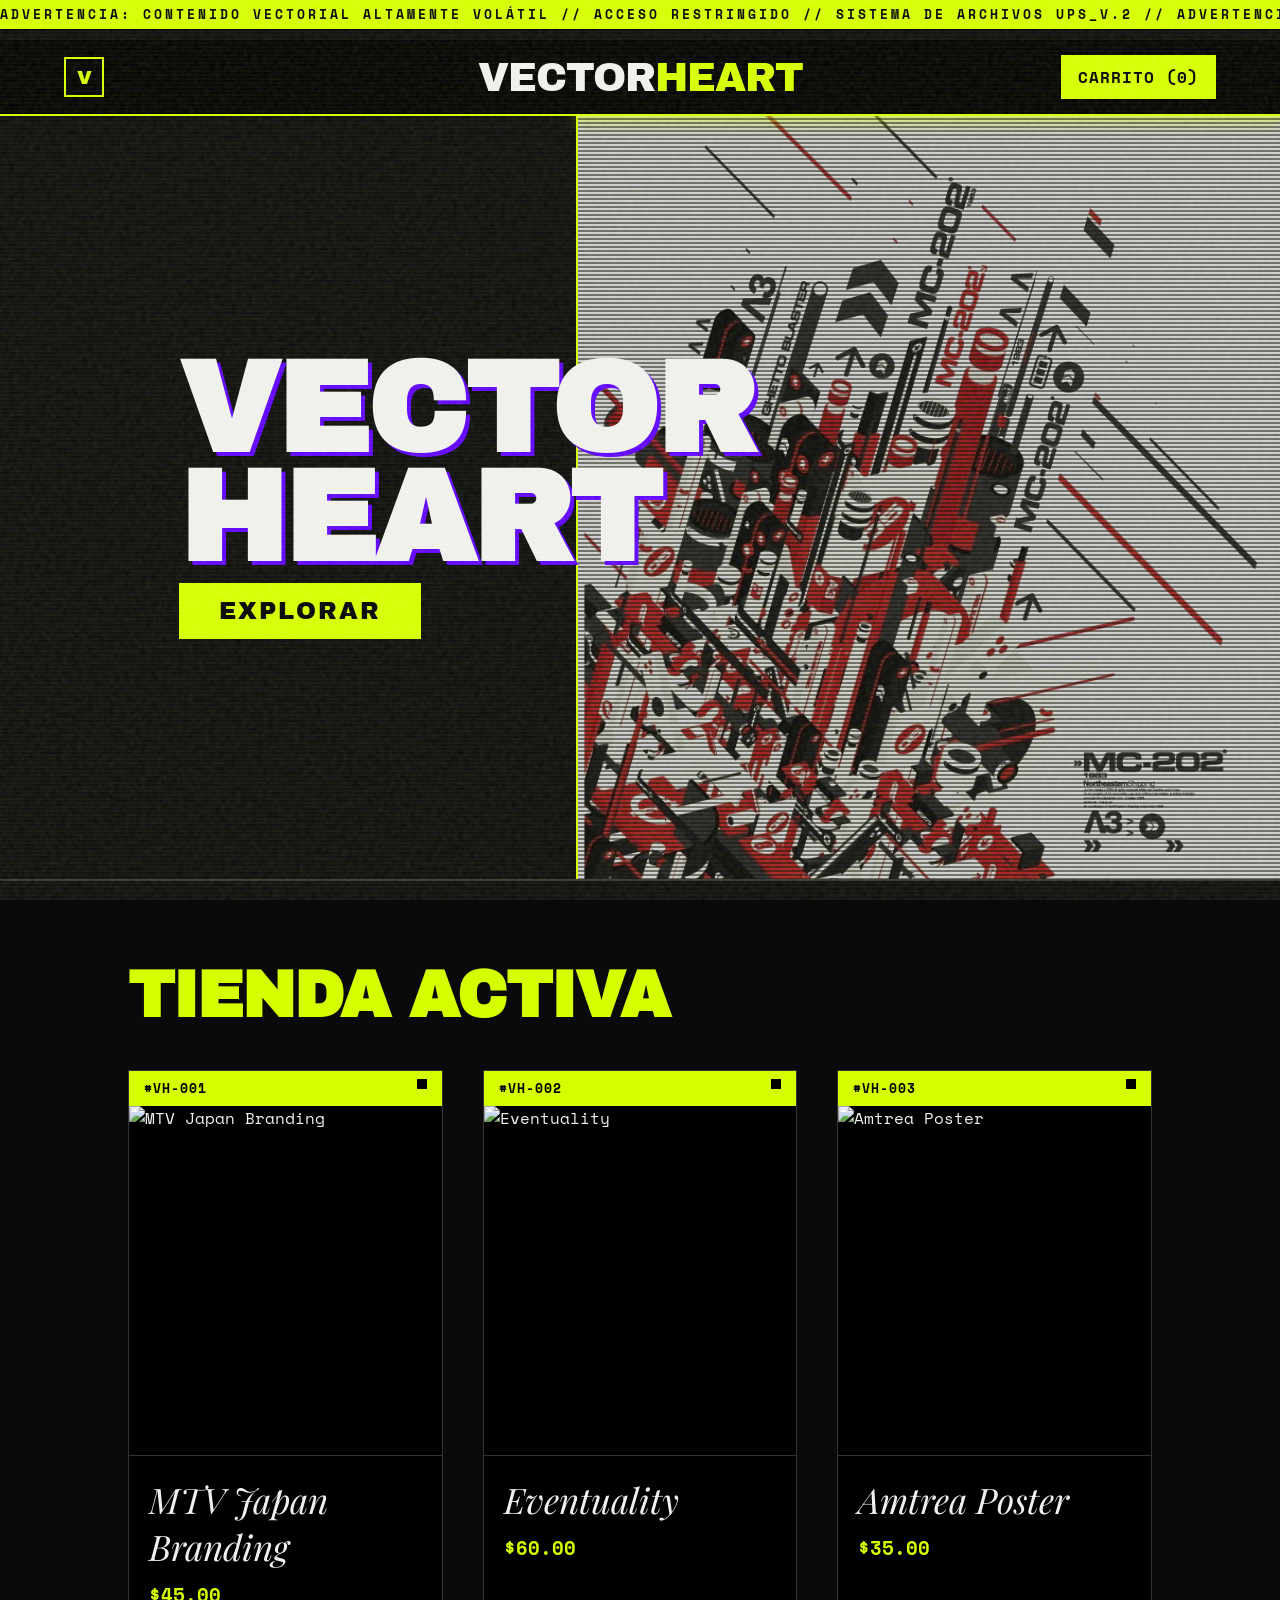
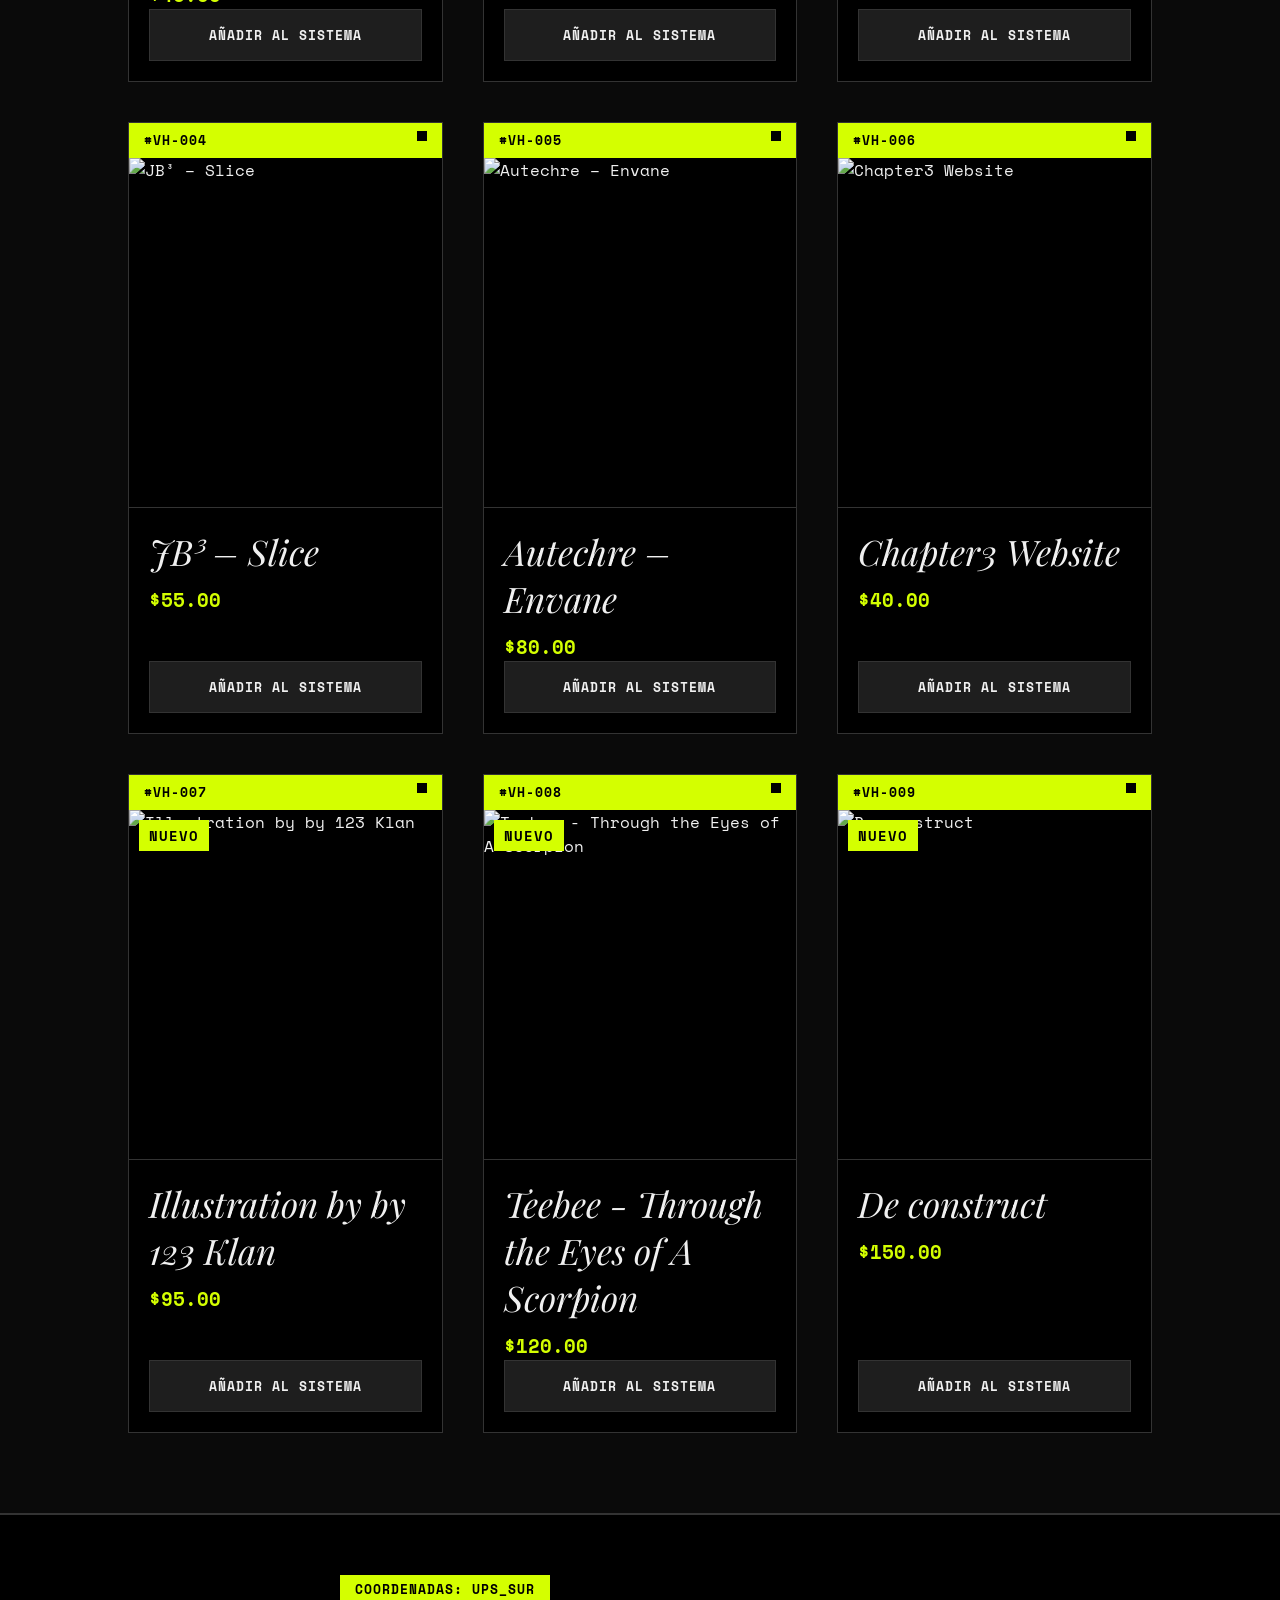
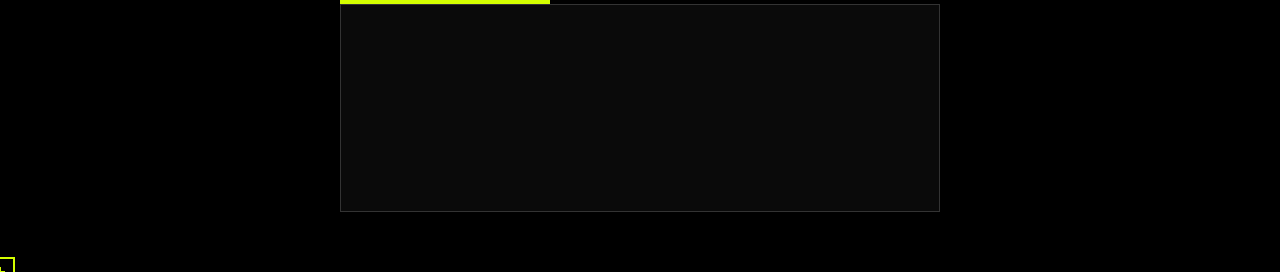
==== commit 0169aac1: "vectorheart-ecommerce beta 0.1.9" ====
--- a/index.html
+++ b/index.html
@@ -15,7 +15,7 @@
 
 <div class="danger-marquee top-marquee">
   <div class="marquee-content">
-    // ADVERTENCIA: CONTENIDO VECTORIAL ALTAMENTE VOLÁTIL // ACCESO RESTRINGIDO // SISTEMA DE ARCHIVOS UPS_V.2 // ADVERTENCIA: CONTENIDO VECTORIAL ALTAMENTE VOLÁTIL // ACCESO RESTRINGIDO // SISTEMA DE ARCHIVOS UPS_V.2 //
+    ADVERTENCIA: CONTENIDO VECTORIAL ALTAMENTE VOLÁTIL // ACCESO RESTRINGIDO // SISTEMA DE ARCHIVOS UPS_V.2 // ADVERTENCIA: CONTENIDO VECTORIAL ALTAMENTE VOLÁTIL // ACCESO RESTRINGIDO // SISTEMA DE ARCHIVOS UPS_V.2 //
   </div>
 </div>
 
@@ -31,49 +31,78 @@
   </nav>
 </header>
 
-<div class="side-menu" id="sideMenu">
+<div class="side-menu" id="sideMenu" style="justify-content: flex-start; gap: 25px; overflow-y: auto; padding-top: 60px;">
   <button class="close-menu" id="closeMenuBtn" data-target="true">X</button>
 
-  <ul class="menu-links">
-    <li><a href="404.html" data-target="true">[ INICIO_DE_SESIÓN ]</a></li>
-    <li><a href="index.html" data-target="true">[ INICIO ]</a></li>
-    <li><a href="mision.html" data-target="true">[ MISION ]</a></li>
-    <li><a href="servicios.html" data-target="true">[ SERVICIOS ]</a></li>
-    <li><a href="contacto.html" data-target="true">[ CONTACTO ]</a></li>
+  <div class="sidebar-brand" style="display: flex; align-items: center; gap: 15px;">
+    <span class="v-logo" style="background: var(--primary); color: var(--dark); width: 35px; height: 35px; display: flex; align-items: center; justify-content: center; font-family: var(--font-heading); font-size: 1.5rem;">V</span>
+    <h2 style="font-family: var(--font-heading); font-size: 2rem; margin: 0; line-height: 1; color: var(--text-light);">VECTOR<span class="highlight" style="color: var(--primary);">HEART</span></h2>
+  </div>
+
+  <ul class="menu-links" style="margin-bottom: 10px;">
+    <li>
+      <a href="index.html" data-target="true" style="display: flex; align-items: center; gap: 15px;">
+        <svg viewBox="0 0 24 24" width="24" height="24" fill="currentColor"><path d="M3 13h8V3H3v10zm0 8h8v-6H3v6zm10 0h8V11h-8v10zm0-18v6h8V3h-8z"/></svg>
+        INICIO
+      </a>
+    </li>
+    <li>
+      <a href="404.html" data-target="true" style="display: flex; align-items: center; gap: 15px;">
+        <svg viewBox="0 0 24 24" width="24" height="24" fill="currentColor"><path d="M12 12c2.21 0 4-1.79 4-4s-1.79-4-4-4-4 1.79-4 4 1.79 4 4 4zm0 2c-2.67 0-8 1.34-8 4v2h16v-2c0-2.66-5.33-4-8-4z"/></svg>
+        LOGIN
+      </a>
+    </li>
+    <li>
+      <a href="filosofia.html" data-target="true" style="display: flex; align-items: center; gap: 15px;">
+        <svg viewBox="0 0 24 24" width="24" height="24" fill="currentColor"><path d="M12 2L2 22h20L12 2zm0 5l5 10h-10l5-10z"/></svg>
+        FILOSOFÍA
+      </a>
+    </li>
+    <li>
+      <a href="index.html#catalog-grid" id="tiendaLink" data-target="true" style="display: flex; align-items: center; gap: 15px;">
+        <svg viewBox="0 0 24 24" width="24" height="24" fill="currentColor"><path d="M4 4h4v4H4zm6 0h4v4h-4zm6 0h4v4h-4zM4 10h4v4H4zm6 0h4v4h-4zm6 0h4v4h-4zM4 16h4v4H4zm6 0h4v4h-4zm6 0h4v4h-4z"/></svg>
+        CATÁLOGO
+      </a>
+    </li>
+    <li>
+      <a href="servicios.html" data-target="true" style="display: flex; align-items: center; gap: 15px;">
+        <svg viewBox="0 0 24 24" width="24" height="24" fill="currentColor"><path d="M22.7 19l-9.1-9.1c.9-2.3.4-5-1.5-6.9-2-2-5-2.4-7.4-1.3L9 6 6 9 1.6 4.7C.5 7.1.9 10.1 2.9 12.1c1.9 1.9 4.6 2.4 6.9 1.5l9.1 9.1c.4.4 1 .4 1.4 0l2.4-2.4c.4-.4.4-1 0-1.3z"/></svg>
+        SERVICIOS
+      </a>
+    </li>
+    <li>
+      <a href="contacto.html" data-target="true" style="display: flex; align-items: center; gap: 15px;">
+        <svg viewBox="0 0 24 24" width="24" height="24" fill="currentColor"><path d="M20 4H4c-1.1 0-1.99.9-1.99 2L2 18c0 1.1.9 2 2 2h16c1.1 0 2-.9 2-2V6c0-1.1-.9-2-2-2zm0 4l-8 5-8-5V6l8 5 8-5v2z"/></svg>
+        CONTACTO
+      </a>
+    </li>
   </ul>
 
-  <div class="menu-footer">
-    <div class="side-socials" style="display: flex; gap: 15px; justify-content: center; margin-bottom: 15px;">
+  <div style="display: flex; flex-direction: column; align-items: center; gap: 20px; border-top: 1px solid #333; padding-top: 25px;">
 
+    <div class="side-socials" style="display: flex; gap: 15px; justify-content: center; width: 100%; margin: 0; padding: 0; border: none;">
       <a href="https://www.linkedin.com/in/juan-figueroa-98a816195/" target="_blank" data-target="true" title="LinkedIn">
-        <svg viewBox="0 0 24 24" width="22" height="22" fill="white" class="social-icon" xmlns="http://www.w3.org/2000/svg">
-          <path d="M20.447 20.452h-3.554v-5.569c0-1.328-.027-3.037-1.852-3.037-1.853 0-2.136 1.445-2.136 2.939v5.667H9.351V9h3.414v1.561h.046c.477-.9 1.637-1.85 3.37-1.85 3.601 0 4.267 2.37 4.267 5.455v6.286zM5.337 7.433c-1.144 0-2.063-.926-2.063-2.065 0-1.138.92-2.063 2.063-2.063 1.14 0 2.064.925 2.064 2.063 0 1.139-.925 2.065-2.064 2.065zm1.782 13.019H3.555V9h3.564v11.452zM22.225 0H1.771C.792 0 0 .774 0 1.729v20.542C0 23.227.792 24 1.771 24h20.451C23.2 24 24 23.227 24 22.271V1.729C24 .774 23.2 0 22.222 0h.003z"/>
-        </svg>
+        <svg viewBox="0 0 24 24" width="22" height="22" fill="white" class="social-icon" xmlns="http://www.w3.org/2000/svg"><path d="M20.447 20.452h-3.554v-5.569c0-1.328-.027-3.037-1.852-3.037-1.853 0-2.136 1.445-2.136 2.939v5.667H9.351V9h3.414v1.561h.046c.477-.9 1.637-1.85 3.37-1.85 3.601 0 4.267 2.37 4.267 5.455v6.286zM5.337 7.433c-1.144 0-2.063-.926-2.063-2.065 0-1.138.92-2.063 2.063-2.063 1.14 0 2.064.925 2.064 2.063 0 1.139-.925 2.065-2.064 2.065zm1.782 13.019H3.555V9h3.564v11.452zM22.225 0H1.771C.792 0 0 .774 0 1.729v20.542C0 23.227.792 24 1.771 24h20.451C23.2 24 24 23.227 24 22.271V1.729C24 .774 23.2 0 22.222 0h.003z"/></svg>
       </a>
+      <a href="https://github.com/xErnyx" target="_blank" data-target="true" title="GitHub"><img src="https://cdn.simpleicons.org/github/white" alt="GitHub" style="width: 22px; height: 22px;" class="social-icon"></a>
+      <a href="https://www.youtube.com/@Antonimo555" target="_blank" data-target="true" title="YouTube"><img src="https://cdn.simpleicons.org/youtube/white" alt="YouTube" style="width: 22px; height: 22px;" class="social-icon"></a>
+      <a href="https://www.facebook.com/Antonimo0/" target="_blank" data-target="true" title="Facebook"><img src="https://cdn.simpleicons.org/facebook/white" alt="Facebook" style="width: 22px; height: 22px;" class="social-icon"></a>
+      <a href="https://www.instagram.com/0antonimo0/" target="_blank" data-target="true" title="Instagram"><img src="https://cdn.simpleicons.org/instagram/white" alt="Instagram" style="width: 22px; height: 22px;" class="social-icon"></a>
+      <a href="https://www.tiktok.com/@erny_xp555" target="_blank" data-target="true" title="TikTok"><img src="https://cdn.simpleicons.org/tiktok/white" alt="TikTok" style="width: 22px; height: 22px;" class="social-icon"></a>
+    </div>
 
-      <a href="https://github.com/xErnyx" target="_blank" data-target="true" title="GitHub">
-        <img src="https://cdn.simpleicons.org/github/white" alt="GitHub" style="width: 22px; height: 22px;" class="social-icon">
-      </a>
+    <div class="localization-controls" style="display: flex; gap: 10px; justify-content: center; width: 100%;">
+      <button class="loc-btn" data-target="true" style="justify-content: center; padding: 10px 20px;">
+        <svg viewBox="0 0 24 24" width="18" height="18" fill="currentColor"><path d="M11.99 2C6.47 2 2 6.48 2 12s4.47 10 9.99 10C17.52 22 22 17.52 22 12S17.52 2 11.99 2zm6.93 6h-2.95c-.32-1.25-.78-2.45-1.38-3.56 1.84.63 3.37 1.91 4.33 3.56zM12 4.04c.83 1.2 1.48 2.53 1.91 3.96h-3.82c.43-1.43 1.08-2.76 1.91-3.96zM4.26 14C4.1 13.36 4 12.69 4 12s.1-1.36.26-2h3.38c-.08.66-.14 1.32-.14 2 0 .68.06 1.34.14 2H4.26zm.82 2h2.95c.32 1.25.78 2.45 1.38 3.56-1.84-.63-3.37-1.91-4.33-3.56zm2.95-8H5.08c-.96 1.66-2.49 2.93-4.33 3.56C5.81 7.11 6.28 5.92 6.6 4.68zM12 19.96c-.83-1.2-1.48-2.53-1.91-3.96h3.82c-.43 1.43-1.08 2.76-1.91 3.96zM14.34 14H9.66c-.09-.66-.16-1.32-.16-2 0-.68.07-1.34.16-2h4.68c.09.66.16 1.32.16 2 0 .68-.07 1.34-.16 2zm.25 5.56c.6-1.11 1.06-2.31 1.38-3.56h2.95c-.96 1.65-2.49 2.93-4.33 3.56zM16.36 14c.08-.66.14-1.32.14-2 0-.68-.06-1.34-.14-2h3.38c.16.64.26 1.31.26 2s-.1 1.36-.26 2h-3.38z"/></svg>
+        Ecuador
+      </button>
+      <button class="loc-btn" data-target="true" style="justify-content: center; padding: 10px 20px;">
+        <svg viewBox="0 0 24 24" width="18" height="18" fill="currentColor"><path d="M12.87 15.07l-2.54-2.51.03-.03c1.74-1.94 2.98-4.17 3.71-6.53H17V4h-7V2H8v2H1v2h11.17C11.5 7.92 10.44 9.75 9 11.35 8.07 10.32 7.3 9.19 6.69 8h-2c.73 1.63 1.73 3.17 2.98 4.56l-5.09 5.02L4 19l5-5 3.11 3.11.76-2.04zM18.5 10h-2L12 22h2l1.12-3h4.75L21 22h2l-4.5-12zm-2.62 7l1.62-4.33L19.12 17h-3.24z"/></svg>
+        Español
+      </button>
+    </div>
 
-      <a href="https://www.youtube.com/@Antonimo555" target="_blank" data-target="true" title="YouTube">
-        <img src="https://cdn.simpleicons.org/youtube/white" alt="YouTube" style="width: 22px; height: 22px;" class="social-icon">
-      </a>
-
-      <a href="https://www.facebook.com/Antonimo0/" target="_blank" data-target="true" title="Facebook">
-        <img src="https://cdn.simpleicons.org/facebook/white" alt="Facebook" style="width: 22px; height: 22px;" class="social-icon">
-      </a>
-
-      <a href="https://www.instagram.com/0antonimo0/" target="_blank" data-target="true" title="Instagram">
-        <img src="https://cdn.simpleicons.org/instagram/white" alt="Instagram" style="width: 22px; height: 22px;" class="social-icon">
-      </a>
-
-      <a href="https://www.tiktok.com/@erny_xp555" target="_blank" data-target="true" title="TikTok">
-        <img src="https://cdn.simpleicons.org/tiktok/white" alt="TikTok" style="width: 22px; height: 22px;" class="social-icon">
-      </a>
-
-    </div>
-    <p>SISTEMA UPS_V.2</p>
-    <p>LOC: QUITO, EC</p>
+    <p class="copyright" style="color: #666; font-size: 0.85rem; margin: 0; text-align: center; font-family: var(--font-tech);">© 2026 VECTORHEART</p>
   </div>
 </div>
 
@@ -88,13 +117,13 @@
     <div class="hero-content minimalist-hero">
       <h1 class="glitch-title">VECTOR<br>HEART</h1>
       <button class="btn-explore" data-target="true" onclick="document.getElementById('catalog-grid').scrollIntoView({behavior: 'smooth', block: 'start'})">
-        [ EXPLORAR ]
+        EXPLORAR
       </button>
     </div>
   </section>
 
   <section class="catalog">
-    <h2 class="section-title">// TIENDA_ACTIVA</h2>
+    <h2 class="section-title">TIENDA ACTIVA</h2>
 
     <div class="product-grid" id="catalog-grid">
     </div>
@@ -110,7 +139,7 @@
         <div class="scan-line"></div>
       </div>
       <div class="modal-info">
-        <h2 id="modalTitle">TITULO_OBRA</h2>
+        <h2 id="modalTitle">TITULO OBRA</h2>
         <p class="modal-data">ARTISTA: <span id="modalArtist">...</span></p>
         <p class="modal-data">EXPOSICIONES: <span id="modalExhibitions">...</span></p>
         <div class="modal-rating" id="modalRating">★★★★★</div>
@@ -122,7 +151,7 @@
 
 <div class="cart-panel" id="cartPanel">
   <div class="cart-header">
-    <h2>// REGISTRO_DE_COMPRAS</h2>
+    <h2>REGISTRO DE COMPRAS</h2>
     <button class="close-cart" id="closeCartBtn" data-target="true">X</button>
   </div>
 
@@ -131,18 +160,16 @@
 
   <div class="cart-footer">
     <div class="cart-total">TOTAL: $<span id="cartTotalValue">0.00</span></div>
-    <button id="btn-vaciar-carrito" class="btn-vaciar" data-target="true">[ PURGAR_SISTEMA ]</button>
-    <button class="btn-primary" style="width: 100%; margin-top: 15px;" data-target="true">PROCESAR_PAGO >></button>
+    <button id="btn-vaciar-carrito" class="btn-vaciar" data-target="true">PURGAR SISTEMA</button>
+    <button class="btn-primary" style="width: 100%; margin-top: 15px;" data-target="true">PROCESAR PAGO >></button>
   </div>
 </div>
 
 <footer class="main-footer">
-  <div class="footer-layout">
-
+  <div class="footer-layout" style="grid-template-columns: 1fr; max-width: 600px; margin: 0 auto;">
     <div class="footer-map-container">
-      <div class="map-header">// COORDENADAS_DE_SISTEMA: UPS_SUR</div>
+      <div class="map-header">COORDENADAS: UPS_SUR</div>
       <div class="map-frame">
-
         <iframe
           src="https://maps.google.com/maps?q=Universidad+Politécnica+Salesiana+Campus+Sur+Quito&t=&z=16&ie=UTF8&iwloc=&output=embed"
           width="100%"
@@ -152,22 +179,6 @@
           loading="lazy"
           referrerpolicy="no-referrer-when-downgrade">
         </iframe>
-
-      </div>
-    </div>
-
-    <div class="footer-info">
-      <div class="footer-branding">
-        <span class="v-logo">V</span>
-        <h2>VECTOR<span class="highlight">HEART</span></h2>
-      </div>
-      <p class="copyright">© 2026 VECTORHEART</p>
-      <p class="update-date">ÚLTIMA_ACTUALIZACIÓN: 26/04/2026</p>
-
-      <div class="lang-selector">
-        <button class="lang-btn active" data-target="true">ES</button>
-        <button class="lang-btn" data-target="true">EN</button>
-        <button class="lang-btn" data-target="true">JP</button>
       </div>
     </div>
   </div>
--- a/css/style.css
+++ b/css/style.css
@@ -1,71 +1,40 @@
 /* ==========================================================================
-   VECTORHEART // SISTEMA DE ESTILOS V.2
-   ========================================================================== */
+   VECTORHEART // SISTEMA DE ESTILOS V.3 (MARATHON EDITION)
+   ========================================================================== */
+
+/* Importamos las fuentes del HUD directamente al CSS */
+@import url('https://fonts.googleapis.com/css2?family=Archivo+Black&family=Playfair+Display:ital@0;1&family=Space+Mono:wght@400;700&display=swap');
 
 /* --- 1. VARIABLES GLOBALES Y RESET --- */
 :root {
-  --primary: #E60000;
-  --secondary: #FF00FF;
-  --bg: #FFFFFF;
-  --dark: #111111;
-  --gray: #f0f0f0;
-  --font-title: 'Bebas Neue', sans-serif;
-  --font-tech: 'Space Mono', monospace;
+  --primary: #D4FF00; /* Amarillo-Verde Neón (Chartreuse) */
+  --secondary: #5D00FF; /* Púrpura Profundo (Edición Deluxe) */
+  --bg: #0A0A0A; /* Fondo abismal casi negro */
+  --dark: #000000; /* Negro puro para máximo contraste */
+  --gray: #1E1E1E; /* Gris interfaz táctica */
+  --text-light: #F0F0F0; /* Blanco apagado para lectura */
+
+  --font-heading: 'Archivo Black', sans-serif; /* Para Títulos (Equivalente a Shapiro 65) */
+  --font-serif: 'Playfair Display', serif; /* Para Nombres de Armas/Arte (Equivalente a Ivy Presto) */
+  --font-tech: 'Space Mono', monospace; /* Para HUD y Datos (Equivalente a Fraktion Mono) */
 }
 
-* {
-  margin: 0;
-  padding: 0;
-  box-sizing: border-box;
-}
-
-body {
-  background-color: var(--bg);
-  color: var(--dark);
-  font-family: var(--font-tech);
-  overflow-x: hidden;
-  padding-top: 40px;
-}
+* { margin: 0; padding: 0; box-sizing: border-box; }
+body { background-color: var(--bg); color: var(--text-light); font-family: var(--font-tech); overflow-x: hidden; padding-top: 40px; }
 
 
 /* ==========================================================================
    2. ELEMENTOS DE INTERFAZ GLOBAL (CURSOR Y EFECTOS)
    ========================================================================== */
-
-/* 1. Ocultar el cursor nativo de Windows/Mac */
-body, a, button, .close-menu, .lang-btn, .social-icon, img, input {
-  cursor: none !important;
-}
-
-/* 2. Cursor de Objetivo Personalizado (Original Vectorheart) */
-#custom-cursor {
-  width: 30px;
-  height: 30px;
-  border: 2px solid var(--primary);
-  position: fixed;
-  pointer-events: none;
-  z-index: 10000;
-  transition: transform 0.1s ease-out, border-color 0.15s, border-radius 0.15s;
-  transform: translate(-50%, -50%);
-}
-
-#custom-cursor::before, #custom-cursor::after {
-  content: '';
-  position: absolute;
-  background: var(--primary);
-  transition: 0.15s;
-}
-
+body, a, button, .close-menu, .lang-btn, .social-icon, img, input { cursor: none !important; }
+#custom-cursor { width: 30px; height: 30px; border: 2px solid var(--primary); position: fixed; pointer-events: none; z-index: 10000; transition: transform 0.1s ease-out, border-color 0.15s, border-radius 0.15s; transform: translate(-50%, -50%); }
+#custom-cursor::before, #custom-cursor::after { content: ''; position: absolute; background: var(--primary); transition: 0.15s; }
 #custom-cursor::before { width: 10px; height: 2px; top: 12px; left: 8px; }
 #custom-cursor::after { width: 2px; height: 10px; top: 8px; left: 12px; }
-
-/* Coordenadas apagadas (Por si el HTML sigue ahí) */
 #cursor-coords { display: none !important; }
-
-/* --- EFECTOS DE FONDO ORIGINALES --- */
-.crt-noise { position: fixed; top: 0; left: 0; width: 100%; height: 100%; background-image: url("data:image/svg+xml,%3Csvg viewBox='0 0 200 200' xmlns='http://www.w3.org/2000/svg'%3E%3Cfilter id='noiseFilter'%3E%3CfeTurbulence type='fractalNoise' baseFrequency='0.85' numOctaves='3' stitchTiles='stitch'/%3E%3C/filter%3E%3Crect width='100%25' height='100%25' filter='url(%23noiseFilter)'/%3E%3C/svg%3E"); opacity: 0.15; pointer-events: none; z-index: 9998; mix-blend-mode: multiply; }
-.ui-scanner { position: fixed; top: 0; left: 0; width: 100%; height: 100%; background: linear-gradient(rgba(18, 16, 16, 0) 50%, rgba(0, 0, 0, 0.05) 50%); background-size: 100% 4px; pointer-events: none; z-index: 9999; }
-.top-marquee { position: fixed; top: 0; left: 0; width: 100%; background: var(--primary); color: white; padding: 5px 0; z-index: 100; overflow: hidden; white-space: nowrap; border-bottom: 2px solid var(--dark); font-weight: bold; font-size: 0.9rem; letter-spacing: 2px; }
+.crt-noise { position: fixed; top: 0; left: 0; width: 100%; height: 100%; background-image: url("data:image/svg+xml,%3Csvg viewBox='0 0 200 200' xmlns='http://www.w3.org/2000/svg'%3E%3Cfilter id='noiseFilter'%3E%3CfeTurbulence type='fractalNoise' baseFrequency='0.85' numOctaves='3' stitchTiles='stitch'/%3E%3C/filter%3E%3Crect width='100%25' height='100%25' filter='url(%23noiseFilter)'/%3E%3C/svg%3E"); opacity: 0.12; pointer-events: none; z-index: 9998; mix-blend-mode: screen; }
+.ui-scanner { position: fixed; top: 0; left: 0; width: 100%; height: 100%; background: linear-gradient(rgba(212, 255, 0, 0) 50%, rgba(212, 255, 0, 0.03) 50%); background-size: 100% 4px; pointer-events: none; z-index: 9999; }
+.top-marquee { position: fixed; top: 0; left: 0; width: 100%; background: var(--primary); color: var(--dark); padding: 5px 0; z-index: 100; overflow: hidden; white-space: nowrap; border-bottom: 2px solid var(--dark); font-family: var(--font-tech); font-weight: bold; font-size: 0.8rem; letter-spacing: 3px; text-transform: uppercase; }
 .marquee-content { display: inline-block; animation: scroll 25s linear infinite; }
 @keyframes scroll { from { transform: translateX(0); } to { transform: translateX(-50%); } }
 
@@ -73,192 +42,149 @@
 /* ==========================================================================
    3. NAVEGACIÓN (HEADER Y MENÚ LATERAL)
    ========================================================================== */
-
-/* Header Superior */
-header { background: var(--dark); color: white; padding: 15px 5%; position: relative; z-index: 50; border-bottom: 4px solid var(--primary); }
+header { background: var(--dark); color: var(--text-light); padding: 15px 5%; position: relative; z-index: 50; border-bottom: 2px solid var(--primary); }
 .nav-container { display: flex; justify-content: space-between; align-items: center; }
-.menu-toggle { background: none; border: 2px solid var(--primary); color: var(--primary); width: 40px; height: 40px; display: flex; align-items: center; justify-content: center; font-family: var(--font-title); font-size: 1.5rem; transition: 0.3s; }
-.menu-toggle:hover { background: var(--primary); color: white; }
-.logo { font-family: var(--font-title); font-size: 2.5rem; letter-spacing: 2px; position: absolute; left: 50%; transform: translateX(-50%); }
+.menu-toggle { background: transparent; border: 2px solid var(--primary); color: var(--primary); width: 40px; height: 40px; display: flex; align-items: center; justify-content: center; font-family: var(--font-heading); font-size: 1.2rem; transition: 0.3s; }
+.menu-toggle:hover { background: var(--primary); color: var(--dark); }
+.logo { font-family: var(--font-heading); font-size: 2.5rem; letter-spacing: -1px; text-transform: uppercase; position: absolute; left: 50%; transform: translateX(-50%); }
 .highlight { color: var(--primary); }
-.cart-link { color: white; text-decoration: none; font-weight: bold; font-size: 1rem; border: 1px solid white; padding: 5px 10px; transition: 0.3s; }
-.cart-link:hover { color: var(--dark); background: white; }
-
-/* Menú Lateral Desplegable */
-.side-menu { position: fixed; top: 0; left: -400px; width: 350px; height: 100vh; background: var(--dark); border-right: 4px solid var(--primary); z-index: 200; padding: 80px 40px 40px; transition: left 0.4s cubic-bezier(0.25, 1, 0.5, 1); display: flex; flex-direction: column; justify-content: space-between; }
+/* Botón estilo Marathon (Sólido y bloque) */
+.cart-link { background: var(--primary); color: var(--dark); text-decoration: none; font-weight: bold; font-size: 1rem; padding: 8px 15px; border: 2px solid var(--primary); transition: 0.3s; text-transform: uppercase; letter-spacing: 1px; }
+.cart-link:hover { background: transparent; color: var(--primary); }
+
+.side-menu { position: fixed; top: 0; left: -500px; width: 450px; height: 100vh; background: var(--bg); border-right: 2px solid var(--primary); z-index: 200; padding: 80px 40px 40px; transition: left 0.4s cubic-bezier(0.25, 1, 0.5, 1); display: flex; flex-direction: column; justify-content: space-between; }
 .side-menu.active { left: 0; }
-.close-menu { position: absolute; top: 40px; right: 30px; background: none; border: none; color: white; font-family: var(--font-tech); font-size: 1.5rem; transition: 0.3s; }
+.close-menu { position: absolute; top: 40px; right: 30px; background: none; border: none; color: var(--text-light); font-family: var(--font-tech); font-size: 1.5rem; transition: 0.3s; }
 .close-menu:hover { color: var(--primary); transform: rotate(90deg); }
 .menu-links { list-style: none; display: flex; flex-direction: column; gap: 20px; }
-.menu-links > li > a { color: white; text-decoration: none; font-family: var(--font-title); font-size: 2.5rem; transition: 0.3s; display: block; }
+.menu-links > li > a { color: var(--text-light); text-decoration: none; font-family: var(--font-heading); font-size: 1.8rem; transition: 0.3s; display: block; text-transform: uppercase; white-space: nowrap; }
 .menu-links > li > a:hover { color: var(--primary); padding-left: 10px; }
 .submenu { list-style: none; margin-top: 10px; margin-left: 20px; display: flex; flex-direction: column; gap: 10px; }
-.submenu a { color: #aaa; text-decoration: none; font-size: 0.9rem; transition: 0.3s; }
-.submenu a:hover { color: white; }
+.submenu a { color: #888; text-decoration: none; font-size: 0.9rem; transition: 0.3s; text-transform: uppercase; }
+.submenu a:hover { color: var(--text-light); }
 .menu-footer { color: var(--primary); font-size: 0.8rem; border-top: 1px solid #333; padding-top: 20px; }
-.side-socials { display: flex; gap: 15px; margin-bottom: 15px; border-bottom: 1px dashed #444; padding-bottom: 15px; }
-.side-socials a { color: var(--secondary); font-family: var(--font-tech); font-weight: bold; font-size: 1.1rem; text-decoration: none; transition: 0.2s; }
+
+/* Filtro recalibrado para convertir blanco a Amarillo Neón */
+.side-socials { display: flex; gap: 15px; margin-bottom: 15px; border-bottom: 1px dashed #333; padding-bottom: 15px; }
+.side-socials a { display: inline-block; color: var(--secondary); font-family: var(--font-tech); font-weight: bold; font-size: 1.1rem; text-decoration: none; transition: all 0.3s ease; }
 .side-socials a:hover { color: white; transform: translateY(-2px); }
 .side-socials a:hover svg { fill: var(--primary); }
-.side-socials a:hover img { filter: brightness(0) saturate(100%) invert(16%) sepia(99%) saturate(5414%) hue-rotate(355deg) brightness(95%) contrast(115%); }
+.side-socials a:hover img { filter: brightness(0) saturate(100%) invert(86%) sepia(43%) saturate(1008%) hue-rotate(27deg) brightness(109%) contrast(105%); }
 
 
 /* ==========================================================================
    4. PANTALLA PRINCIPAL (HERO DE ALTO IMPACTO)
    ========================================================================== */
-
-/* Contenedor Base */
-.hero { height: 85vh; display: flex; align-items: center; padding: 0 5%; position: relative; background: var(--dark); overflow: hidden; border-bottom: 4px solid var(--primary); }
-
-/* Capa Derecha: Arte Gigante */
-.hero-art-display { position: absolute; right: 0; top: 0; width: 55%; height: 100%; clip-path: polygon(15% 0, 100% 0, 100% 100%, 0% 100%); border-left: 5px solid var(--primary); z-index: 1; }
-.hero-main-img { width: 100%; height: 100%; object-fit: cover; filter: contrast(1.2) grayscale(0.2); opacity: 0.6; transition: filter 0.5s, transform 5s ease-out; }
-.hero:hover .hero-main-img { filter: contrast(1.3) grayscale(0) saturate(1.5); transform: scale(1.05); }
-.hero-scanline { position: absolute; top: 0; left: 0; width: 100%; height: 5px; background: rgba(230, 0, 0, 0.7); box-shadow: 0 0 20px var(--primary); animation: scanVertical 3s linear infinite; }
-.hero-glitch-overlay { position: absolute; top: 0; left: 0; width: 100%; height: 100%; background-image: linear-gradient(transparent 50%, rgba(0, 0, 0, 0.25) 50%); background-size: 100% 4px; pointer-events: none; }
-
-/* Capa Izquierda: Textos y Botones */
-.hero-content { position: relative; z-index: 10; width: 50%; color: white; padding-left: 5%; }
+.hero { height: 85vh; display: flex; align-items: center; padding: 0 5%; position: relative; background: var(--bg); overflow: hidden; border-bottom: 2px solid #333; }
+.hero-art-display { position: absolute; right: 0; top: 0; width: 55%; height: 100%; border-left: 2px solid var(--primary); z-index: 1; }
+.hero-main-img { width: 100%; height: 100%; object-fit: cover; filter: contrast(1.3) grayscale(0.3); opacity: 0.8; transition: filter 0.5s, transform 5s ease-out; }
+.hero:hover .hero-main-img { filter: contrast(1.5) grayscale(0) saturate(1.2); transform: scale(1.05); }
+.hero-scanline { position: absolute; top: 0; left: 0; width: 100%; height: 5px; background: rgba(212, 255, 0, 0.4); box-shadow: 0 0 15px var(--primary); animation: scanVertical 4s linear infinite; }
+.hero-glitch-overlay { position: absolute; top: 0; left: 0; width: 100%; height: 100%; background-image: linear-gradient(transparent 50%, rgba(0, 0, 0, 0.5) 50%); background-size: 100% 4px; pointer-events: none; }
+.hero-content { position: relative; z-index: 10; width: 50%; color: var(--text-light); padding-left: 5%; }
 .hero-content.minimalist-hero { height: 100%; display: flex; flex-direction: column; justify-content: center; padding-left: 10%; }
-
-.hero-badge { background: var(--primary); color: white; padding: 5px 15px; font-family: var(--font-tech); font-size: 0.9rem; font-weight: bold; display: inline-block; margin-bottom: 15px; transform: skewX(-10deg); }
-.glitch-title { font-family: var(--font-title); font-size: 8rem; line-height: 0.85; margin-bottom: 10px; color: white; text-shadow: 5px 5px 0px var(--primary); letter-spacing: 2px; }
-.hero-subtitle { font-family: var(--font-tech); font-size: 1.2rem; color: #aaa; margin-bottom: 30px; letter-spacing: -0.5px; }
-.tech-sub-container { background: rgba(17, 17, 17, 0.9); border: 1px solid #333; border-left: 4px solid var(--primary); box-shadow: 5px 5px 0px rgba(230, 0, 0, 0.2); }
-.hero-decoration { position: absolute; bottom: 20px; left: 10%; z-index: 5; }
-.hero-stats { display: flex; gap: 20px; font-family: var(--font-tech); font-size: 0.85rem; color: #555; font-weight: bold; }
-.highlight-stat { color: var(--primary); }
-
-/* Botón EXPLORAR */
-.btn-explore { font-family: var(--font-tech); font-size: 1.5rem; font-weight: bold; color: var(--primary); background: transparent; border: 3px solid var(--primary); padding: 15px 40px; letter-spacing: 5px; width: fit-content; box-shadow: 6px 6px 0px rgba(230, 0, 0, 0.3); transition: all 0.2s ease-out; }
-.btn-explore:hover { background: var(--primary); color: var(--dark); box-shadow: 10px 10px 0px var(--dark), 12px 12px 0px var(--primary); transform: translate(-4px, -4px); }
-
-/* Responsive del Hero */
-@media (max-width: 1024px) {
-  .glitch-title { font-size: 6rem; }
-  .hero-content { width: 60%; }
-}
-@media (max-width: 768px) {
-  .hero-art-display { width: 100%; clip-path: none; opacity: 0.2; z-index: 0; }
-  .hero-content { width: 100%; padding-left: 0; text-align: center; display: flex; flex-direction: column; align-items: center; }
-  .hero-content.minimalist-hero { width: 100%; padding-left: 0; align-items: center; }
-  .glitch-title { font-size: 5rem; text-shadow: 3px 3px 0px var(--primary); text-align: center; }
-  .hero-decoration { display: none; }
-}
-
-
-/* ==========================================================================
-   5. CATÁLOGO / TIENDA DE ARTE
-   ========================================================================== */
-
-.catalog { padding: 80px 10%; }
-.section-title { font-family: var(--font-title); font-size: 3.5rem; margin-bottom: 40px; border-bottom: 4px solid var(--primary); display: inline-block; padding-bottom: 10px; }
+.hero-badge { background: var(--secondary); color: white; padding: 5px 15px; font-family: var(--font-tech); font-size: 0.9rem; font-weight: bold; display: inline-block; margin-bottom: 15px; text-transform: uppercase; letter-spacing: 2px; }
+.glitch-title { font-family: var(--font-heading); font-size: 8rem; line-height: 0.85; margin-bottom: 10px; color: var(--text-light); text-shadow: 4px 4px 0px var(--secondary); letter-spacing: -2px; }
+.hero-subtitle { font-family: var(--font-tech); font-size: 1.2rem; color: #888; margin-bottom: 30px; letter-spacing: -0.5px; }
+
+/* Botón estilo Táctico Sólido */
+.btn-explore { font-family: var(--font-heading); font-size: 1.5rem; color: var(--dark); background: var(--primary); border: none; padding: 15px 40px; letter-spacing: 2px; width: fit-content; transition: all 0.2s ease-out; text-transform: uppercase; }
+.btn-explore:hover { background: var(--text-light); color: var(--dark); transform: translate(4px, 4px); box-shadow: -4px -4px 0px var(--secondary); }
+
+@media (max-width: 1024px) { .glitch-title { font-size: 6rem; } .hero-content { width: 60%; } }
+@media (max-width: 768px) { .hero-art-display { width: 100%; opacity: 0.2; z-index: 0; } .hero-content { width: 100%; padding-left: 0; text-align: center; display: flex; flex-direction: column; align-items: center; } .hero-content.minimalist-hero { width: 100%; padding-left: 0; align-items: center; } .glitch-title { font-size: 5rem; text-shadow: 2px 2px 0px var(--secondary); text-align: center; } }
+
+
+/* ==========================================================================
+   5. CATÁLOGO / TIENDA DE ARTE (ESTILO LOADOUT)
+   ========================================================================== */
+.catalog { padding: 80px 10%; background: var(--bg); }
+.section-title { font-family: var(--font-heading); font-size: 4rem; margin-bottom: 40px; color: var(--primary); text-transform: uppercase; letter-spacing: -1px; }
 .product-grid { display: grid; grid-template-columns: repeat(auto-fill, minmax(300px, 1fr)); gap: 40px; }
 
-/* Tarjeta de Producto */
-.product-card { border: 3px solid var(--dark); padding: 15px; background: white; transition: 0.2s; position: relative; }
-.product-card:hover { box-shadow: 12px 12px 0px var(--dark); transform: translate(-5px, -5px); }
-.card-header { display: flex; justify-content: space-between; font-size: 0.8rem; margin-bottom: 10px; border-bottom: 2px solid var(--dark); padding-bottom: 5px; font-weight: bold;}
-.status-dot { width: 10px; height: 10px; background: var(--primary); }
-
-/* Imagen del Producto */
-.product-image { position: relative; overflow: hidden; height: 350px; border: 1px solid var(--dark); }
-.real-art-img { width: 100%; height: 100%; object-fit: cover; transition: filter 0.3s, transform 0.3s; }
-.scan-overlay { position: absolute; top: 50%; left: 50%; transform: translate(-50%, -50%); color: var(--secondary); font-family: var(--font-title); font-size: 3rem; opacity: 0; transition: 0.2s; z-index: 10; text-shadow: 2px 2px 0 #000; }
+/* Tarjetas Tácticas de Equipamiento */
+.product-card { border: 1px solid #333; padding: 0; background: var(--dark); transition: 0.2s; position: relative; display: flex; flex-direction: column; }
+.product-card:hover { border-color: var(--primary); box-shadow: 8px 8px 0px rgba(212, 255, 0, 0.1); transform: translateY(-5px); }
+
+/* Encabezado Neón de la tarjeta */
+.card-header { background: var(--primary); color: var(--dark); display: flex; justify-content: space-between; font-size: 0.8rem; padding: 8px 15px; font-weight: bold; text-transform: uppercase; letter-spacing: 1px; }
+.status-dot { width: 10px; height: 10px; background: var(--dark); }
+
+.product-image { position: relative; overflow: hidden; height: 350px; border-bottom: 1px solid #333; }
+.real-art-img { width: 100%; height: 100%; object-fit: cover; transition: filter 0.3s, transform 0.3s; filter: grayscale(0.2); }
+.scan-overlay { position: absolute; top: 50%; left: 50%; transform: translate(-50%, -50%); color: var(--primary); font-family: var(--font-heading); font-size: 3rem; opacity: 0; transition: 0.2s; z-index: 10; text-shadow: 3px 3px 0 var(--dark); }
 .img-placeholder { background: transparent !important; }
 
-/* Efectos al pasar el cursor sobre la tarjeta */
-.product-card:hover .real-art-img { filter: invert(1) sepia(1) saturate(5) hue-rotate(-50deg); transform: scale(1.05) rotate(2deg); }
+.product-card:hover .real-art-img { filter: invert(0) sepia(0) saturate(1.5) hue-rotate(0deg); transform: scale(1.05); }
 .product-card:hover .scan-overlay { opacity: 1; }
 
-/* Información del Producto y Botón Añadir */
-.product-info h3 { font-family: var(--font-title); font-size: 2rem; margin: 15px 0 5px; }
-.price { color: var(--primary); font-weight: bold; font-size: 1.2rem; }
-.add-btn { width: 100%; margin-top: 15px; background: var(--dark); color: white; border: none; padding: 12px; font-family: var(--font-tech); font-weight: bold; transition: 0.2s; }
+.product-info { padding: 20px; display: flex; flex-direction: column; flex-grow: 1; }
+/* Nombres con la tipografía clásica elegante (Contraste Brutalista) */
+.product-info h3 { font-family: var(--font-serif); font-size: 2.2rem; font-style: italic; font-weight: normal; margin: 0 0 10px; color: var(--text-light); }
+.price { color: var(--primary); font-weight: bold; font-size: 1.2rem; font-family: var(--font-tech); }
+
+/* Botón Añadir Estilo Consola */
+.add-btn { width: 100%; margin-top: auto; background: var(--gray); color: var(--text-light); border: 1px solid #333; padding: 15px; font-family: var(--font-tech); font-weight: bold; text-transform: uppercase; transition: 0.2s; letter-spacing: 1px; }
+.add-btn:hover { background: var(--primary); color: var(--dark); border-color: var(--primary); }
 
 
 /* ==========================================================================
    6. HUD DE INSPECCIÓN (MODAL DE ARTE)
    ========================================================================== */
-
-.modal-overlay { position: fixed; top: 0; left: 0; width: 100%; height: 100%; background: rgba(17, 17, 17, 0.85); z-index: 1000; display: flex; align-items: center; justify-content: center; opacity: 0; pointer-events: none; transition: 0.3s; backdrop-filter: blur(5px); }
+.modal-overlay { position: fixed; top: 0; left: 0; width: 100%; height: 100%; background: rgba(10, 10, 10, 0.95); z-index: 1000; display: flex; align-items: center; justify-content: center; opacity: 0; pointer-events: none; transition: 0.3s; backdrop-filter: blur(8px); }
 .modal-overlay.active { opacity: 1; pointer-events: all; }
-.modal-content { background: var(--bg); border: 4px solid var(--primary); width: 85%; max-width: 900px; padding: 30px; position: relative; box-shadow: 15px 15px 0px var(--dark); transform: scale(0.95); transition: 0.3s; }
+.modal-content { background: var(--dark); border: 2px solid var(--primary); width: 85%; max-width: 900px; padding: 40px; position: relative; box-shadow: 15px 15px 0px rgba(212, 255, 0, 0.1); transform: scale(0.95); transition: 0.3s; }
 .modal-overlay.active .modal-content { transform: scale(1); }
-.modal-close { position: absolute; top: 10px; right: 15px; background: none; border: none; font-size: 2rem; color: var(--dark); font-family: var(--font-tech); font-weight: bold; transition: 0.2s; }
+.modal-close { position: absolute; top: 15px; right: 20px; background: none; border: none; font-size: 2rem; color: var(--text-light); font-family: var(--font-tech); font-weight: bold; transition: 0.2s; }
 .modal-close:hover { color: var(--primary); transform: rotate(90deg); }
 
-.modal-layout { display: flex; gap: 30px; }
-.modal-image-container { flex: 1; border: 2px solid var(--dark); height: 400px; position: relative; overflow: hidden; }
-.modal-image { width: 100%; height: 100%; background: #ccc; }
-
-.scan-line { position: absolute; top: 0; left: 0; width: 100%; height: 4px; background: var(--secondary); opacity: 0.6; box-shadow: 0 0 10px var(--secondary); animation: scan 3s linear infinite; }
+.modal-layout { display: flex; gap: 40px; }
+.modal-image-container { flex: 1; border: 1px solid #333; height: 400px; position: relative; overflow: hidden; }
+.modal-image { width: 100%; height: 100%; background: #222; }
+
+.scan-line { position: absolute; top: 0; left: 0; width: 100%; height: 2px; background: var(--primary); opacity: 0.4; box-shadow: 0 0 10px var(--primary); animation: scan 3s linear infinite; }
 @keyframes scan { 0% { top: -10%; } 100% { top: 110%; } }
 
 .modal-info { flex: 1; display: flex; flex-direction: column; justify-content: center; }
-.modal-info h2 { font-family: var(--font-title); font-size: 3.5rem; color: var(--primary); line-height: 0.9; margin-bottom: 15px; }
-.modal-data { font-weight: bold; margin-bottom: 10px; font-size: 1.1rem; border-bottom: 1px dashed var(--dark); padding-bottom: 5px; }
-.modal-data span { color: #666; font-weight: normal; }
+/* Título HUD en Serif clásico */
+.modal-info h2 { font-family: var(--font-serif); font-size: 3.5rem; font-style: italic; font-weight: normal; color: var(--text-light); line-height: 1; margin-bottom: 20px; }
+.modal-data { font-weight: bold; margin-bottom: 12px; font-size: 1.1rem; border-bottom: 1px solid #333; padding-bottom: 8px; color: var(--primary); }
+.modal-data span { color: var(--text-light); font-weight: normal; }
 .modal-rating { color: var(--secondary); font-size: 1.8rem; margin-bottom: 20px; letter-spacing: 5px; }
-.modal-desc { line-height: 1.6; font-size: 0.95rem; background: var(--gray); padding: 15px; border-left: 4px solid var(--primary); }
-
-@media (max-width: 768px) {
-  .modal-layout { flex-direction: column; }
-  .modal-image-container { height: 250px; }
-}
+.modal-desc { line-height: 1.6; font-size: 0.95rem; background: var(--gray); color: #ccc; padding: 20px; border-left: 2px solid var(--secondary); }
+
+@media (max-width: 768px) { .modal-layout { flex-direction: column; } .modal-image-container { height: 250px; } }
 
 
 /* ==========================================================================
    7. PANEL LATERAL DEL CARRITO DE COMPRAS
    ========================================================================== */
-
-.cart-panel { position: fixed; top: 0; right: -450px; width: 400px; height: 100vh; background: var(--dark); border-left: 4px solid var(--primary); z-index: 2000; padding: 20px; transition: right 0.4s cubic-bezier(0.25, 1, 0.5, 1); display: flex; flex-direction: column; color: white; box-shadow: -10px 0 20px rgba(0,0,0,0.5); }
+.cart-panel { position: fixed; top: 0; right: -500px; width: 450px; height: 100vh; background: var(--bg); border-left: 2px solid var(--primary); z-index: 2000; padding: 30px; transition: right 0.4s cubic-bezier(0.25, 1, 0.5, 1); display: flex; flex-direction: column; color: var(--text-light); box-shadow: -10px 0 30px rgba(0,0,0,0.8); }
 .cart-panel.active { right: 0; }
-.cart-header { display: flex; justify-content: space-between; align-items: center; border-bottom: 2px solid var(--primary); padding-bottom: 10px; margin-bottom: 20px; }
-.cart-header h2 { font-family: var(--font-title); font-size: 2rem; color: var(--primary); }
-.close-cart { background: none; border: none; color: white; font-family: var(--font-tech); font-size: 1.5rem; transition: 0.3s; }
+.cart-header { display: flex; justify-content: space-between; align-items: center; border-bottom: 2px solid var(--primary); padding-bottom: 15px; margin-bottom: 25px; }
+.cart-header h2 { font-family: var(--font-heading); font-size: 1.5rem; color: var(--text-light); letter-spacing: -1px; white-space: nowrap; overflow: hidden; text-overflow: ellipsis; }
+.close-cart { background: none; border: none; color: var(--text-light); font-family: var(--font-tech); font-size: 1.5rem; transition: 0.3s; margin-left: 15px; }
 .close-cart:hover { color: var(--primary); transform: rotate(90deg); }
 
-/* Lista de Items */
 .cart-items-container { flex: 1; overflow-y: auto; display: flex; flex-direction: column; gap: 15px; padding-right: 10px; }
-.cart-items-container::-webkit-scrollbar { width: 5px; }
-.cart-items-container::-webkit-scrollbar-thumb { background: var(--primary); }
-.cart-item { display: flex; gap: 15px; background: rgba(255,255,255,0.05); padding: 10px; border: 1px solid #333; position: relative; transition: 0.2s; }
-.cart-item:hover { border-color: var(--secondary); }
-.cart-item img { width: 60px; height: 60px; object-fit: cover; border: 1px solid var(--primary); }
+.cart-items-container::-webkit-scrollbar { width: 4px; }
+.cart-items-container::-webkit-scrollbar-thumb { background: #333; }
+.cart-item { display: flex; gap: 15px; background: var(--dark); padding: 10px; border: 1px solid #333; position: relative; transition: 0.2s; }
+.cart-item:hover { border-color: var(--primary); }
+.cart-item img { width: 70px; height: 70px; object-fit: cover; border: 1px solid #333; }
 .cart-item-info { flex: 1; display: flex; flex-direction: column; justify-content: center; }
-.cart-item-info h4 { font-family: var(--font-title); font-size: 1.5rem; margin-bottom: 2px; }
-.cart-item-info p { color: var(--secondary); font-weight: bold; font-size: 1rem;}
+.cart-item-info h4 { font-family: var(--font-serif); font-size: 1.2rem; font-style: italic; margin-bottom: 4px; font-weight: normal; }
+.cart-item-info p { color: var(--primary); font-family: var(--font-tech); font-weight: bold; font-size: 1rem;}
 .remove-item-btn { position: absolute; top: 10px; right: 10px; background: none; border: none; color: #666; font-family: var(--font-tech); transition: 0.2s; font-size: 0.8rem; font-weight: bold; }
 .remove-item-btn:hover { color: var(--primary); }
 
-/* Resumen Final y Botón de Pago */
-.cart-footer { margin-top: 20px; border-top: 2px solid var(--primary); padding-top: 20px; }
-.cart-total { font-family: var(--font-title); font-size: 2.5rem; display: flex; justify-content: space-between; align-items: center;}
-.cart-footer .btn-primary { background: var(--primary); color: white; border: none; padding: 15px; font-family: var(--font-tech); font-size: 1.2rem; font-weight: bold; width: 100%; margin-top: 15px; clip-path: polygon(15px 0, 100% 0, 100% calc(100% - 15px), calc(100% - 15px) 100%, 0 100%, 0 15px); transition: background 0.3s, color 0.3s; }
-.cart-footer .btn-primary:hover { background: white; color: var(--dark); }
-
-/* Botón de Purgar Sistema (Vaciar Carrito) */
-.btn-vaciar {
-  width: 100%;
-  background: transparent;
-  color: var(--primary);
-  border: 1px dashed var(--primary);
-  padding: 10px;
-  margin-top: 15px;
-  font-family: var(--font-tech);
-  font-weight: bold;
-  font-size: 0.9rem;
-  letter-spacing: 2px;
-  transition: all 0.3s ease;
-}
-
-.btn-vaciar:hover {
-  background: var(--primary);
-  color: var(--dark);
-  box-shadow: 0 0 15px var(--primary);
-  border-style: solid;
-}
+.cart-footer { margin-top: 20px; border-top: 2px solid #333; padding-top: 25px; }
+.cart-total { font-family: var(--font-heading); font-size: 2.5rem; display: flex; justify-content: space-between; align-items: center; margin-bottom: 15px; }
+.cart-footer .btn-primary { background: var(--primary); color: var(--dark); border: none; padding: 15px; font-family: var(--font-heading); font-size: 1.2rem; width: 100%; transition: 0.3s; text-transform: uppercase; letter-spacing: 1px; }
+.cart-footer .btn-primary:hover { background: var(--text-light); }
+
+.btn-vaciar { width: 100%; background: transparent; color: #888; border: 1px dashed #444; padding: 12px; margin-bottom: 15px; font-family: var(--font-tech); font-weight: bold; font-size: 0.9rem; letter-spacing: 2px; transition: all 0.3s ease; text-transform: uppercase; }
+.btn-vaciar:hover { background: var(--secondary); color: var(--text-light); border-style: solid; border-color: var(--secondary); }
 
 @media (max-width: 768px) { .cart-panel { width: 100%; right: -100%; } }
 
@@ -266,41 +192,43 @@
 /* ==========================================================================
    8. PÁGINAS ADICIONALES (Misión, Contacto)
    ========================================================================== */
-
-.mision-container { padding: 100px 10%; color: var(--dark); }
+.mision-container { padding: 100px 10%; color: var(--text-light); background: var(--bg); }
 .story-grid { display: grid; grid-template-columns: 1fr 1fr; gap: 50px; margin-top: 40px; }
-.art-frame { border: 2px solid var(--primary); padding: 5px; margin-bottom: 20px; transform: rotate(-2deg); }
-.art-frame img { width: 100%; filter: contrast(1.1); }
+.art-frame { border: 1px solid #333; padding: 0; margin-bottom: 20px; background: var(--dark); }
+.art-frame img { width: 100%; filter: contrast(1.2) grayscale(0.2); display: block; }
 
 
 /* ==========================================================================
    9. PIE DE PÁGINA (FOOTER)
    ========================================================================== */
-
-.main-footer { background: var(--dark); color: white; padding: 40px 10%; border-top: 4px solid var(--primary); }
+.main-footer { background: var(--dark); color: var(--text-light); padding: 60px 10%; border-top: 2px solid #333; }
 .footer-layout { display: grid; grid-template-columns: 1fr 1fr; gap: 60px; align-items: center; }
 
-/* El Marco del Mapa */
 .footer-map-container { display: flex; flex-direction: column; }
-.map-header { background: var(--primary); color: white; padding: 5px 10px; font-family: var(--font-tech); font-size: 0.8rem; font-weight: bold; width: fit-content; border: 1px solid var(--primary); }
-.map-frame { position: relative; border: 2px solid var(--primary); padding: 5px; background: #222; }
-.map-shield { position: absolute; top: 0; left: 0; width: 100%; height: 100%; z-index: 10; pointer-events: none; }
-
-/* Información Corporativa */
+.map-header { background: var(--primary); color: var(--dark); padding: 5px 15px; font-family: var(--font-tech); font-size: 0.8rem; font-weight: bold; width: fit-content; text-transform: uppercase; letter-spacing: 1px; }
+.map-frame { position: relative; border: 1px solid #333; padding: 0; background: var(--bg); }
+.map-shield { position: absolute; top: 0; left: 0; width: 100%; height: 100%; z-index: 10; pointer-events: none; mix-blend-mode: color; background: rgba(212, 255, 0, 0.1); }
+
 .footer-info { display: flex; flex-direction: column; align-items: flex-end; text-align: right; }
-.footer-branding { display: flex; align-items: center; gap: 10px; margin-bottom: 10px; }
-.v-logo { background: var(--primary); color: white; width: 30px; height: 30px; display: flex; align-items: center; justify-content: center; font-family: var(--font-title); font-size: 1.2rem; border-radius: 2px; }
-.footer-branding h2 { font-family: var(--font-title); font-size: 2.5rem; letter-spacing: 2px; line-height: 1; }
-.copyright { color: #aaa; font-size: 0.9rem; margin-bottom: 5px; }
-.update-date { font-size: 0.75rem; color: #666; font-family: var(--font-tech); margin-bottom: 20px; }
-
-/* Selector de Idiomas */
-.lang-selector { display: flex; gap: 10px; }
-.lang-btn { background: transparent; border: 1px solid #666; color: #666; padding: 5px 15px; font-family: var(--font-tech); font-weight: bold; transition: 0.3s; }
-.lang-btn:hover { border-color: white; color: white; }
-.lang-btn.active { background: var(--primary); border-color: var(--primary); color: white; }
-
-@media (max-width: 768px) {
-  .footer-layout { grid-template-columns: 1fr; }
-  .footer-info { align-items: flex-start; text-align: left; margin-top: 20px; }
-}
+.footer-branding { display: flex; align-items: center; gap: 15px; margin-bottom: 15px; }
+.v-logo { background: var(--primary); color: var(--dark); width: 35px; height: 35px; display: flex; align-items: center; justify-content: center; font-family: var(--font-heading); font-size: 1.5rem; }
+.footer-branding h2 { font-family: var(--font-heading); font-size: 2.5rem; letter-spacing: -1px; line-height: 1; }
+.copyright { color: #666; font-size: 0.9rem; margin-bottom: 5px; font-family: var(--font-tech); }
+.update-date { font-size: 0.75rem; color: var(--secondary); font-family: var(--font-tech); margin-bottom: 25px; text-transform: uppercase; letter-spacing: 1px; }
+
+/* Controles de Región e Idioma (Estilo Dropdown) */
+.localization-controls { display: flex; gap: 15px; }
+.loc-btn { display: flex; align-items: center; gap: 10px; background: #1A1A1A; border: 1px solid #333; color: #AAA; padding: 12px 24px; font-family: var(--font-tech); font-size: 1rem; transition: all 0.3s ease; border-radius: 6px; }
+.loc-btn:hover { background: #2A2A2A; color: var(--text-light); border-color: #555; transform: translateY(-2px); }
+.loc-btn svg { fill: currentColor; }
+.lang-btn:last-child { border-right: none; }
+.lang-btn:hover { color: var(--text-light); background: #222; }
+.lang-btn.active { background: var(--primary); color: var(--dark); }
+
+/* ==========================================================================
+   10. AJUSTES DE SISTEMA (OCULTAR SCROLLBARS)
+   ========================================================================== */
+.side-menu::-webkit-scrollbar { display: none; }
+.side-menu { -ms-overflow-style: none; scrollbar-width: none; }
+
+@media (max-width: 768px) { .footer-layout { grid-template-columns: 1fr; } .footer-info { align-items: flex-start; text-align: left; margin-top: 30px; } }
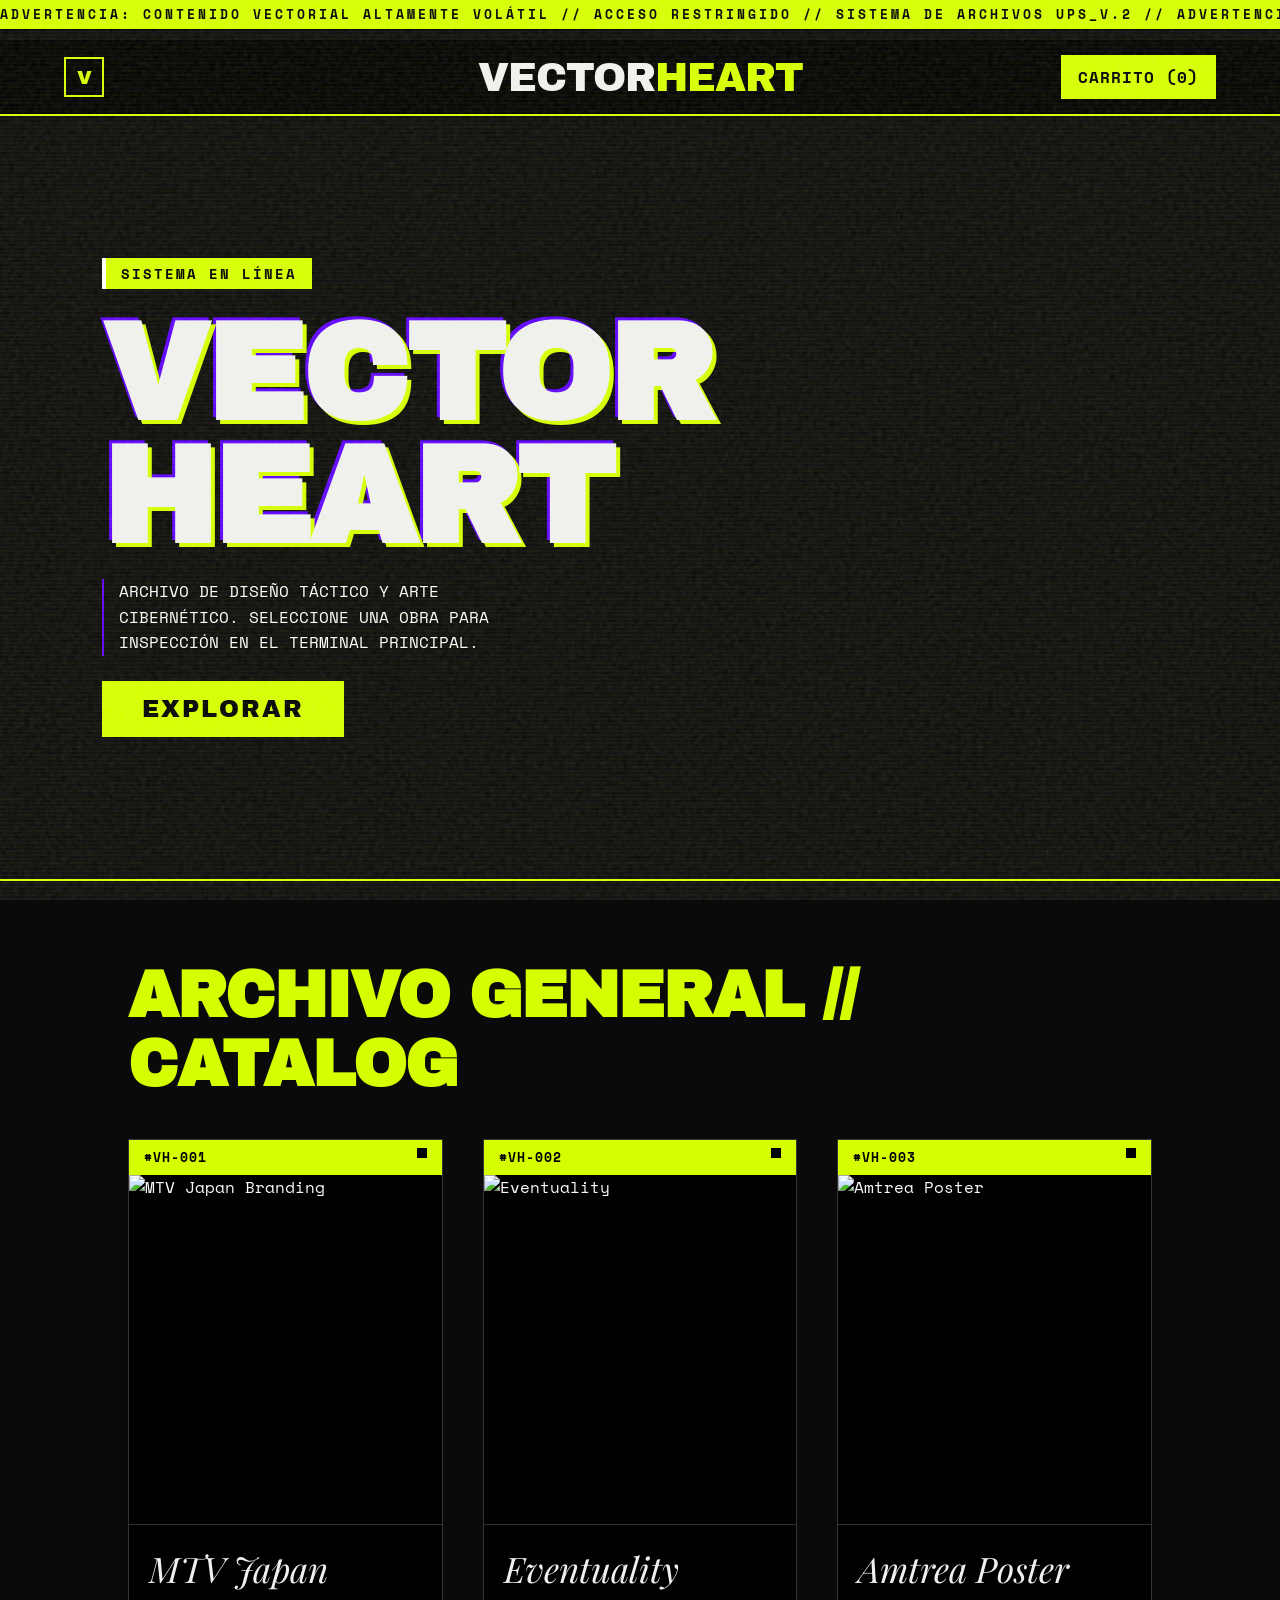
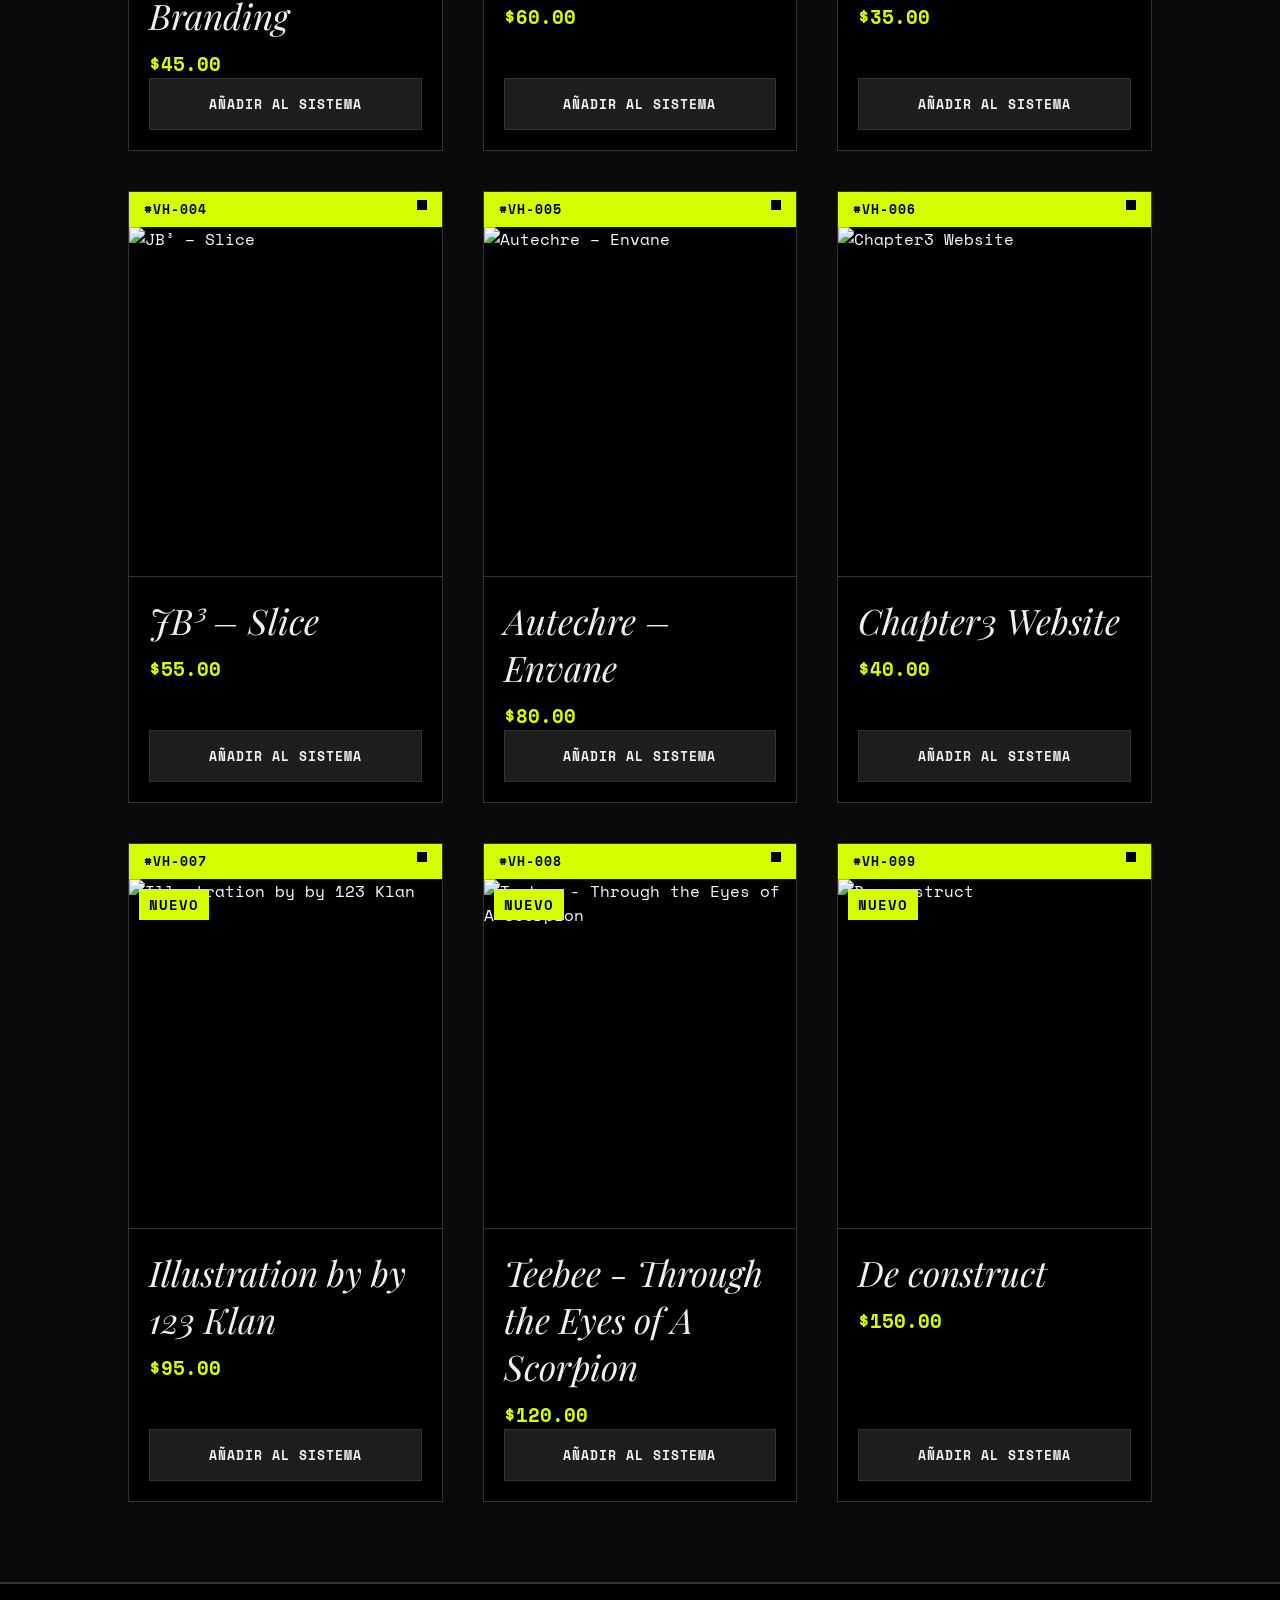
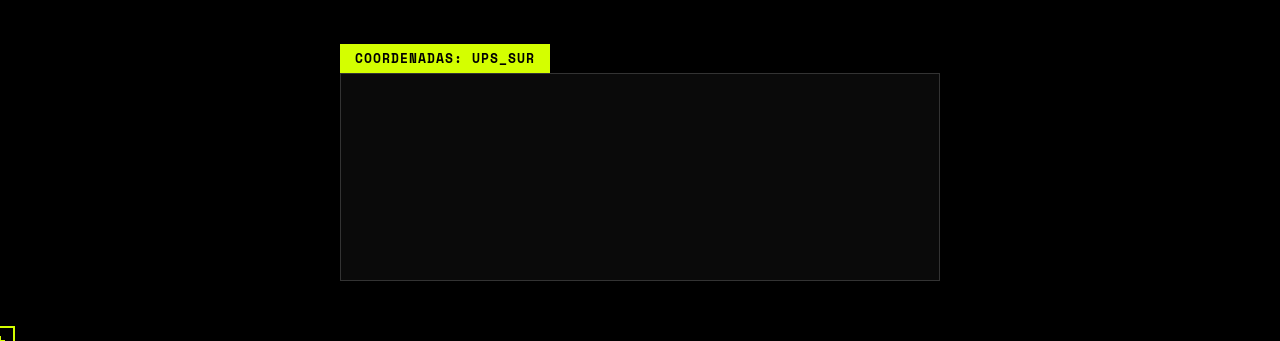
==== commit f979b8fa: "vectorheart-ecommerce beta 0.2.0" ====
--- a/index.html
+++ b/index.html
@@ -108,25 +108,21 @@
 
 <main>
   <section class="hero">
-    <div class="hero-art-display">
-      <img src="assets/img/obra5.jpg" alt="Art Showcase" class="hero-main-img">
-      <div class="hero-scanline"></div>
-      <div class="hero-glitch-overlay"></div>
-    </div>
-
-    <div class="hero-content minimalist-hero">
+    <div class="hero-content">
+      <div class="hero-badge">SISTEMA EN LÍNEA</div>
       <h1 class="glitch-title">VECTOR<br>HEART</h1>
+      <p class="hero-desc">ARCHIVO DE DISEÑO TÁCTICO Y ARTE CIBERNÉTICO. SELECCIONE UNA OBRA PARA INSPECCIÓN EN EL TERMINAL PRINCIPAL.</p>
       <button class="btn-explore" data-target="true" onclick="document.getElementById('catalog-grid').scrollIntoView({behavior: 'smooth', block: 'start'})">
         EXPLORAR
       </button>
     </div>
+    <div class="hero-art-display" id="heroCarousel">
+    </div>
   </section>
 
   <section class="catalog">
-    <h2 class="section-title">TIENDA ACTIVA</h2>
-
-    <div class="product-grid" id="catalog-grid">
-    </div>
+    <h2 class="section-title">ARCHIVO GENERAL // CATALOG</h2>
+    <div class="product-grid" id="catalog-grid"></div>
   </section>
 </main>
 
--- a/css/style.css
+++ b/css/style.css
@@ -73,26 +73,42 @@
 
 
 /* ==========================================================================
-   4. PANTALLA PRINCIPAL (HERO DE ALTO IMPACTO)
-   ========================================================================== */
-.hero { height: 85vh; display: flex; align-items: center; padding: 0 5%; position: relative; background: var(--bg); overflow: hidden; border-bottom: 2px solid #333; }
-.hero-art-display { position: absolute; right: 0; top: 0; width: 55%; height: 100%; border-left: 2px solid var(--primary); z-index: 1; }
-.hero-main-img { width: 100%; height: 100%; object-fit: cover; filter: contrast(1.3) grayscale(0.3); opacity: 0.8; transition: filter 0.5s, transform 5s ease-out; }
-.hero:hover .hero-main-img { filter: contrast(1.5) grayscale(0) saturate(1.2); transform: scale(1.05); }
-.hero-scanline { position: absolute; top: 0; left: 0; width: 100%; height: 5px; background: rgba(212, 255, 0, 0.4); box-shadow: 0 0 15px var(--primary); animation: scanVertical 4s linear infinite; }
-.hero-glitch-overlay { position: absolute; top: 0; left: 0; width: 100%; height: 100%; background-image: linear-gradient(transparent 50%, rgba(0, 0, 0, 0.5) 50%); background-size: 100% 4px; pointer-events: none; }
-.hero-content { position: relative; z-index: 10; width: 50%; color: var(--text-light); padding-left: 5%; }
-.hero-content.minimalist-hero { height: 100%; display: flex; flex-direction: column; justify-content: center; padding-left: 10%; }
-.hero-badge { background: var(--secondary); color: white; padding: 5px 15px; font-family: var(--font-tech); font-size: 0.9rem; font-weight: bold; display: inline-block; margin-bottom: 15px; text-transform: uppercase; letter-spacing: 2px; }
-.glitch-title { font-family: var(--font-heading); font-size: 8rem; line-height: 0.85; margin-bottom: 10px; color: var(--text-light); text-shadow: 4px 4px 0px var(--secondary); letter-spacing: -2px; }
-.hero-subtitle { font-family: var(--font-tech); font-size: 1.2rem; color: #888; margin-bottom: 30px; letter-spacing: -0.5px; }
-
-/* Botón estilo Táctico Sólido */
+   4. PANTALLA PRINCIPAL (FULL-BLEED HERO ORGÁNICO)
+   ========================================================================== */
+.hero { height: 85vh; display: flex; align-items: center; position: relative; border-bottom: 2px solid var(--primary); overflow: hidden; background: transparent; }
+
+/* --- FONDO COMPLETO: CARRUSEL --- */
+.hero-art-display { position: absolute; top: 0; left: 0; width: 100%; height: 100%; z-index: 0; }
+
+/* Difuminado suave de izquierda a derecha para poder leer el texto */
+.hero-art-display::after { content: ''; position: absolute; top: 0; left: 0; width: 100%; height: 100%; background: linear-gradient(90deg, rgba(10,10,10,0.85) 0%, rgba(10,10,10,0.2) 60%, transparent 100%); z-index: 2; pointer-events: none; }
+
+/* Transición cinematográfica */
+.carousel-img { position: absolute; top: 0; left: 0; width: 100%; height: 100%; object-fit: cover; opacity: 0; transform: scale(1); transition: opacity 1.5s ease-in-out, transform 10s ease-out; z-index: 0; }
+.carousel-img.active { opacity: 1; transform: scale(1.05); z-index: 1; }
+
+/* --- FRENTE: TEXTOS FLOTANTES --- */
+.hero-content { width: 50%; display: flex; flex-direction: column; justify-content: center; align-items: flex-start; text-align: left; padding: 0 8%; position: relative; z-index: 10; }
+
+/* Placa superior */
+.hero-badge { background: var(--primary); color: var(--dark); padding: 5px 15px; font-family: var(--font-tech); font-size: 0.9rem; font-weight: bold; letter-spacing: 2px; margin-bottom: 25px; border-left: 4px solid white; }
+
+/* Título */
+.glitch-title { font-family: var(--font-heading); font-size: 8.5rem; line-height: 0.9; margin-bottom: 20px; color: var(--text-light); text-shadow: 4px 4px 0px var(--primary), -3px -3px 0px var(--secondary); letter-spacing: -2px; }
+
+/* Descripción */
+.hero-desc { font-family: var(--font-tech); color: #FFF; font-size: 1rem; line-height: 1.6; max-width: 90%; margin-bottom: 25px; border-left: 2px solid var(--secondary); padding-left: 15px; text-shadow: 1px 1px 3px rgba(0,0,0,0.8); }
+
+/* --- BOTÓN EXPLORAR --- */
 .btn-explore { font-family: var(--font-heading); font-size: 1.5rem; color: var(--dark); background: var(--primary); border: none; padding: 15px 40px; letter-spacing: 2px; width: fit-content; transition: all 0.2s ease-out; text-transform: uppercase; }
 .btn-explore:hover { background: var(--text-light); color: var(--dark); transform: translate(4px, 4px); box-shadow: -4px -4px 0px var(--secondary); }
 
-@media (max-width: 1024px) { .glitch-title { font-size: 6rem; } .hero-content { width: 60%; } }
-@media (max-width: 768px) { .hero-art-display { width: 100%; opacity: 0.2; z-index: 0; } .hero-content { width: 100%; padding-left: 0; text-align: center; display: flex; flex-direction: column; align-items: center; } .hero-content.minimalist-hero { width: 100%; padding-left: 0; align-items: center; } .glitch-title { font-size: 5rem; text-shadow: 2px 2px 0px var(--secondary); text-align: center; } }
+/* Responsive */
+@media (max-width: 1024px) { .glitch-title { font-size: 6rem; } .hero-content { width: 70%; } }
+@media (max-width: 768px) {
+  .hero-content { width: 100%; align-items: center; text-align: center; padding: 0 5%; }
+  .hero-art-display::after { background: rgba(10,10,10,0.7); }
+}
 
 
 /* ==========================================================================
@@ -225,10 +241,25 @@
 .lang-btn:hover { color: var(--text-light); background: #222; }
 .lang-btn.active { background: var(--primary); color: var(--dark); }
 
+
 /* ==========================================================================
    10. AJUSTES DE SISTEMA (OCULTAR SCROLLBARS)
    ========================================================================== */
 .side-menu::-webkit-scrollbar { display: none; }
 .side-menu { -ms-overflow-style: none; scrollbar-width: none; }
 
+
+/* ==========================================================================
+   11. MOTOR DE RENDERIZADO (MEJORA ÓPTICA Y GPU)
+   ========================================================================== */
+
+/* Obligamos al navegador a priorizar la calidad sobre la velocidad de carga */
+img { image-rendering: high-quality; image-rendering: -webkit-optimize-contrast; }
+
+/* Mejora fotográfica para las imágenes del Catálogo */
+.real-art-img { transform: translateZ(0); will-change: transform; filter: contrast(1.05) saturate(1.15) brightness(1.02); }
+
+/* Mejora fotográfica extra para el Carrusel Gigante */
+.carousel-img.active { filter: contrast(1.08) saturate(1.1) brightness(1.05); -webkit-font-smoothing: antialiased; backface-visibility: hidden; }
+
 @media (max-width: 768px) { .footer-layout { grid-template-columns: 1fr; } .footer-info { align-items: flex-start; text-align: left; margin-top: 30px; } }
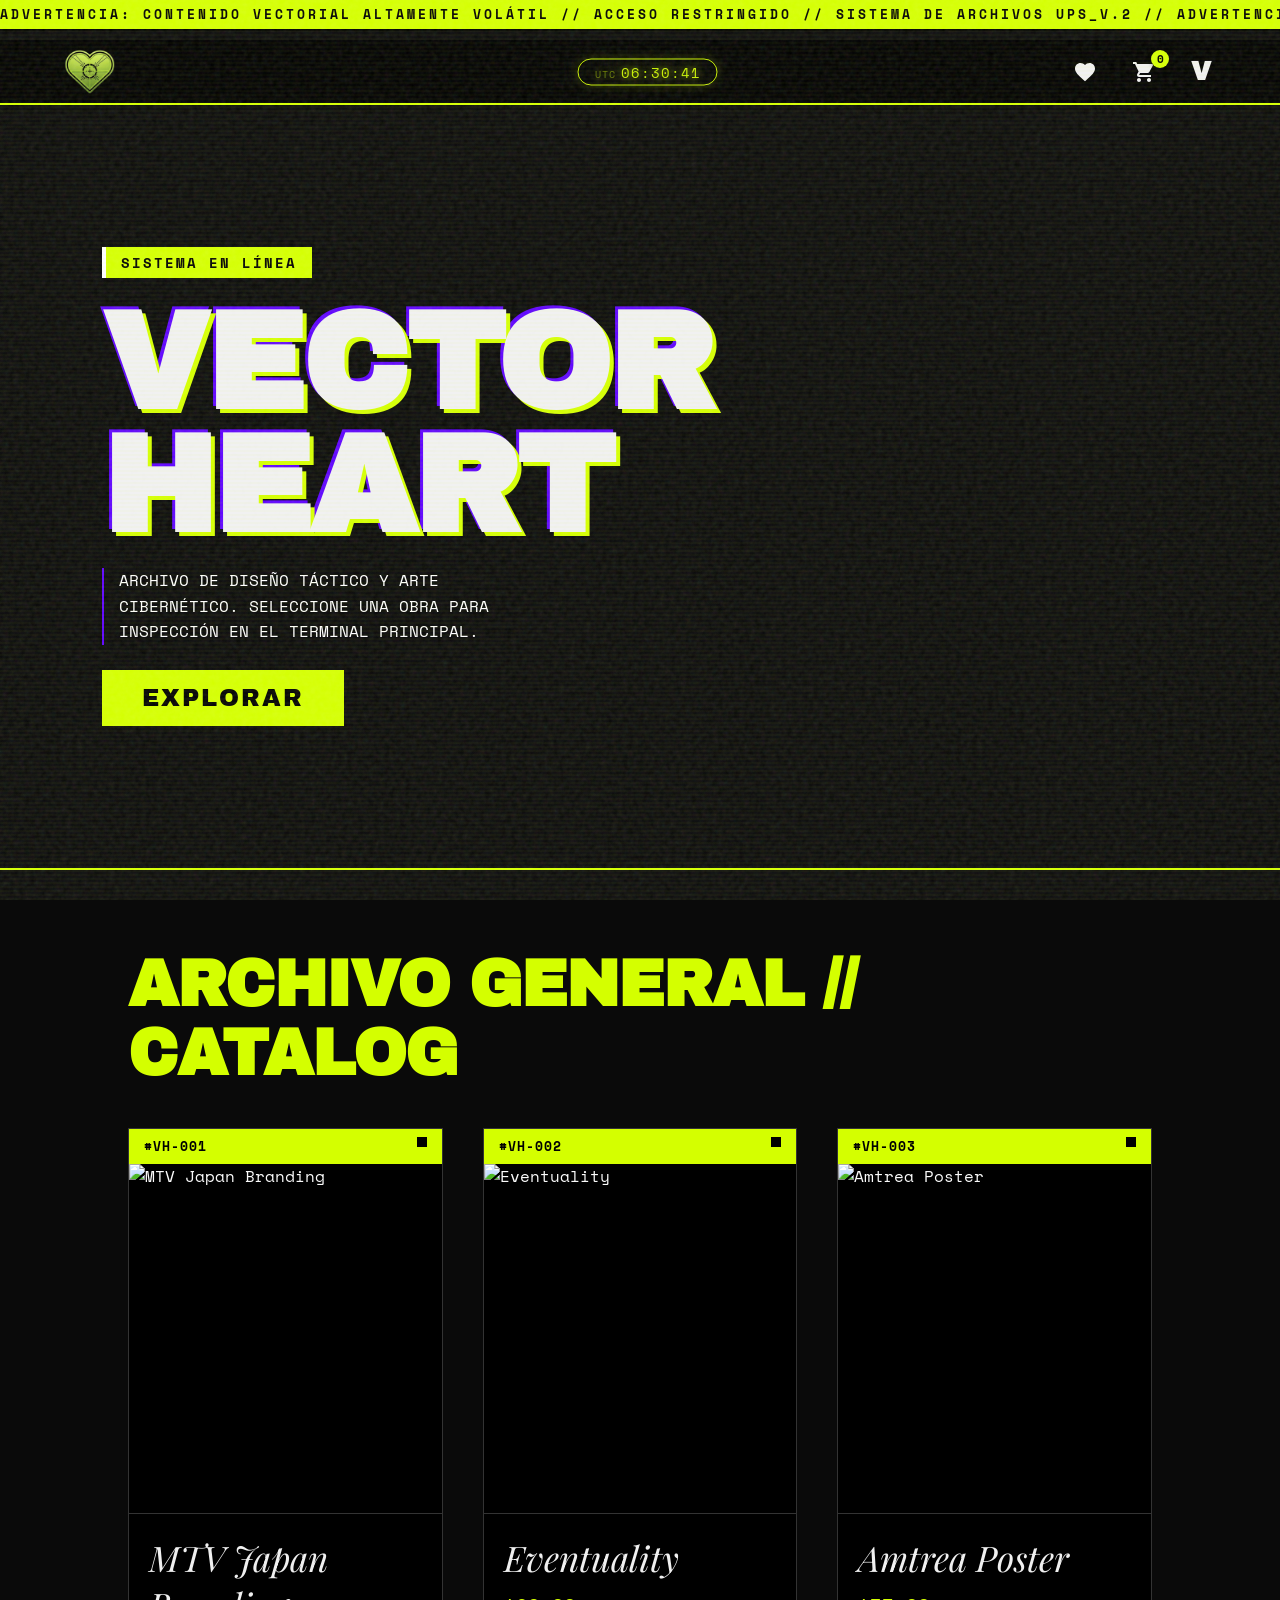
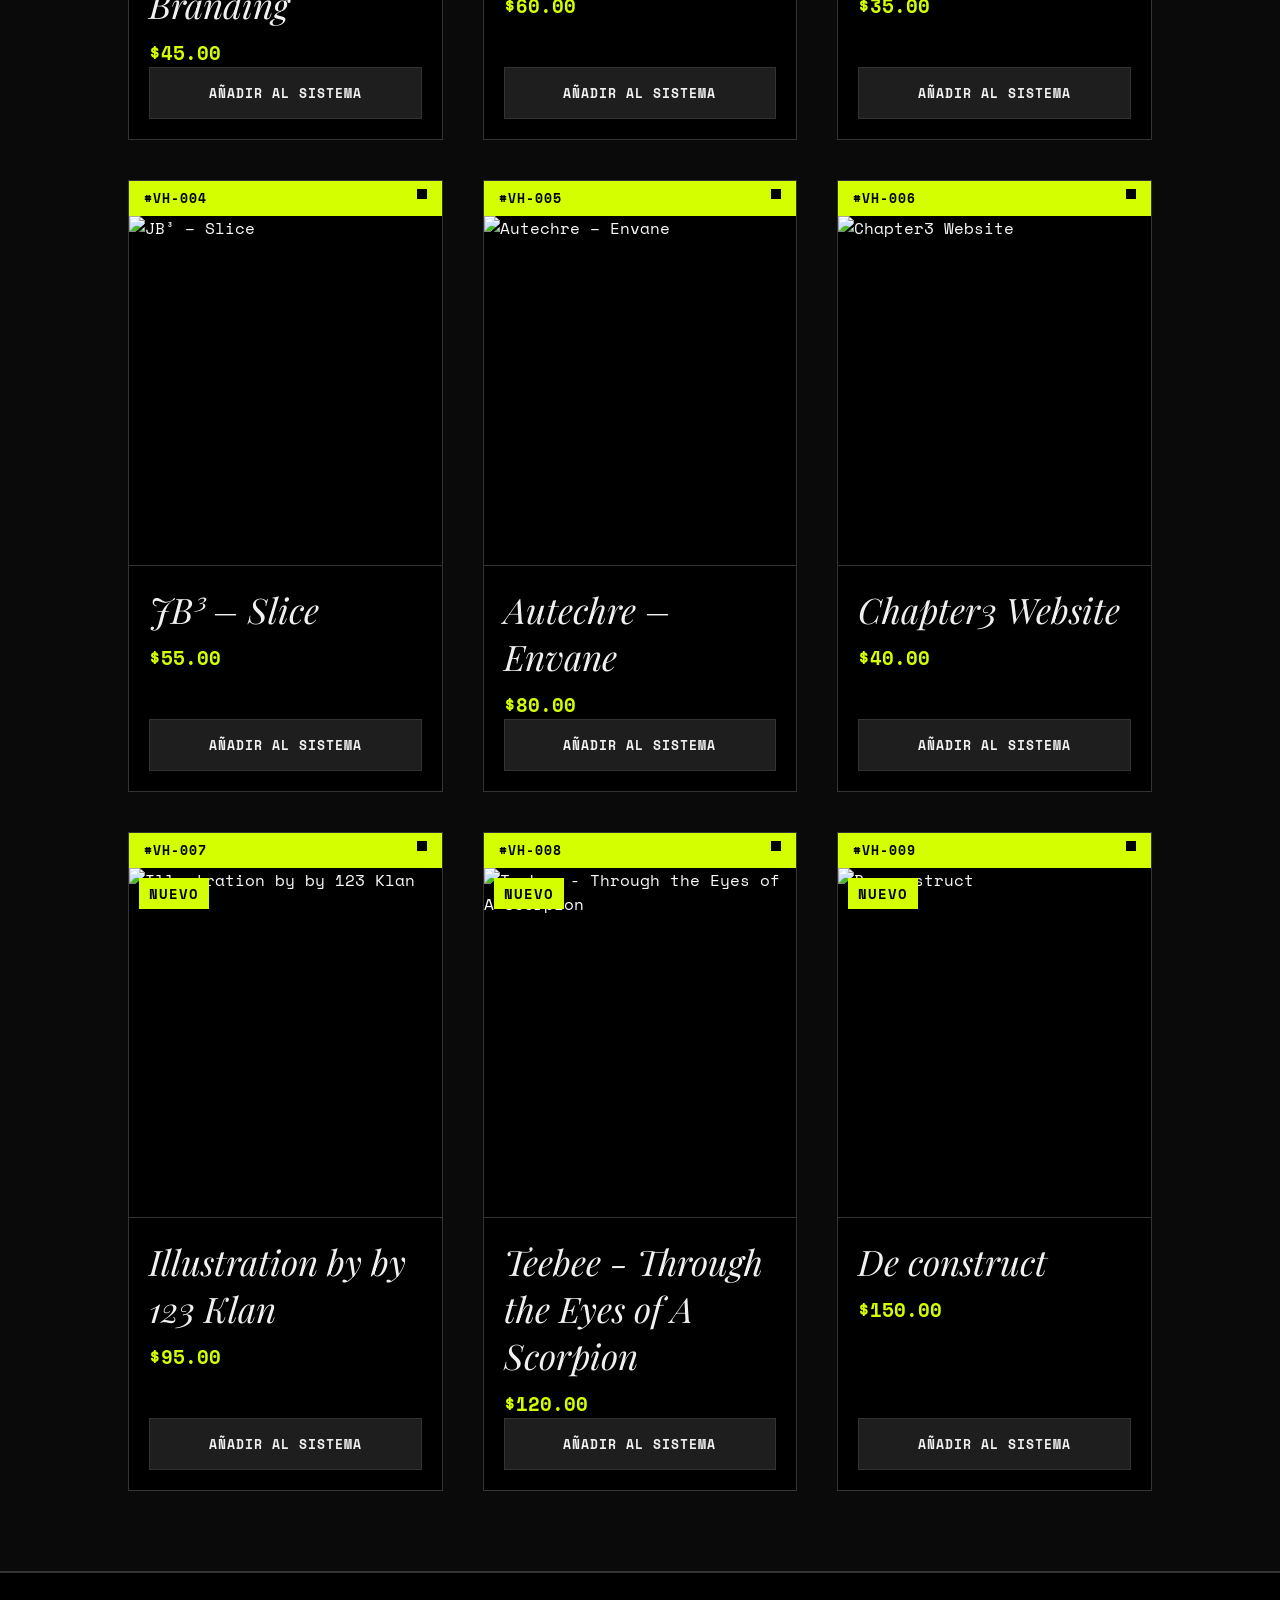
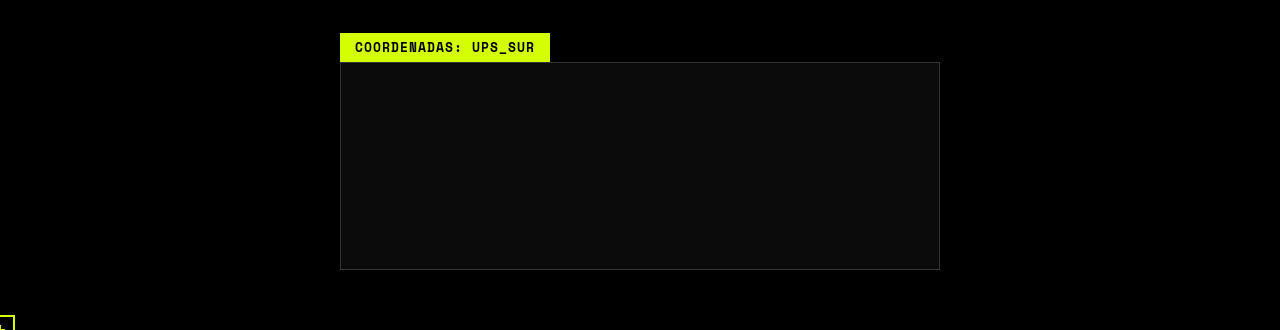
==== commit c580f421: "vectorheart-ecommerce beta 0.2.1" ====
--- a/index.html
+++ b/index.html
@@ -19,16 +19,32 @@
   </div>
 </div>
 
-<header>
-  <nav class="nav-container">
-    <button class="menu-toggle" id="menuBtn" data-target="true">
-      <span class="v-icon">V</span>
+<header class="main-header">
+  <a href="index.html" class="brand-logo" data-target="true" title="Reiniciar Sistema">
+    <img src="assets/icons/Vectorheart.png" alt="Vectorheart Logo" class="heart-logo">
+  </a>
+
+  <div class="header-status">
+    <span class="status-dot-blink"></span>
+    <div class="clock-vessel">
+      <span id="tacticalClock" class="nixie-text">00:00:00</span>
+    </div>
+  </div>
+
+  <div class="header-controls">
+    <button id="favBtn" class="icon-btn" data-target="true" title="Favoritos">
+      <svg viewBox="0 0 24 24" width="24" height="24" fill="currentColor"><path d="M12 21.35l-1.45-1.32C5.4 15.36 2 12.28 2 8.5 2 5.42 4.42 3 7.5 3c1.74 0 3.41.81 4.5 2.09C13.09 3.81 14.76 3 16.5 3 19.58 3 22 5.42 22 8.5c0 3.78-3.4 6.86-8.55 11.54L12 21.35z"/></svg>
     </button>
 
-    <div class="logo">VECTOR<span class="highlight">HEART</span></div>
-
-    <a href="#" class="cart-link" data-target="true">CARRITO (0)</a>
-  </nav>
+    <a href="#" class="cart-link icon-btn" data-target="true" title="Base de Datos">
+      <svg viewBox="0 0 24 24" width="24" height="24" fill="currentColor"><path d="M7 18c-1.1 0-1.99.9-1.99 2S5.9 22 7 22s2-.9 2-2-.9-2-2-2zM1 2v2h2l3.6 7.59-1.35 2.45c-.16.28-.25.61-.25.96 0 1.1.9 2 2 2h12v-2H7.42c-.14 0-.25-.11-.25-.25l.03-.12.9-1.63h7.45c.75 0 1.41-.41 1.75-1.03l3.58-6.49c.08-.14.12-.31.12-.48 0-.55-.45-1-1-1H5.21l-.94-2H1zm16 16c-1.1 0-1.99.9-1.99 2s.89 2 1.99 2 2-.9 2-2-.9-2-2-2z"/></svg>
+      <span class="cart-badge" id="cartCountBadge">0</span>
+    </a>
+
+    <button id="menuBtn" class="icon-btn" data-target="true" title="Abrir Menú" style="font-family: var(--font-heading); font-size: 1.6rem; font-weight: bold; width: 30px; height: 30px;">
+      V
+    </button>
+  </div>
 </header>
 
 <div class="side-menu" id="sideMenu" style="justify-content: flex-start; gap: 25px; overflow-y: auto; padding-top: 60px;">
--- a/css/style.css
+++ b/css/style.css
@@ -42,15 +42,68 @@
 /* ==========================================================================
    3. NAVEGACIÓN (HEADER Y MENÚ LATERAL)
    ========================================================================== */
-header { background: var(--dark); color: var(--text-light); padding: 15px 5%; position: relative; z-index: 50; border-bottom: 2px solid var(--primary); }
-.nav-container { display: flex; justify-content: space-between; align-items: center; }
-.menu-toggle { background: transparent; border: 2px solid var(--primary); color: var(--primary); width: 40px; height: 40px; display: flex; align-items: center; justify-content: center; font-family: var(--font-heading); font-size: 1.2rem; transition: 0.3s; }
-.menu-toggle:hover { background: var(--primary); color: var(--dark); }
-.logo { font-family: var(--font-heading); font-size: 2.5rem; letter-spacing: -1px; text-transform: uppercase; position: absolute; left: 50%; transform: translateX(-50%); }
-.highlight { color: var(--primary); }
-/* Botón estilo Marathon (Sólido y bloque) */
-.cart-link { background: var(--primary); color: var(--dark); text-decoration: none; font-weight: bold; font-size: 1rem; padding: 8px 15px; border: 2px solid var(--primary); transition: 0.3s; text-transform: uppercase; letter-spacing: 1px; }
-.cart-link:hover { background: transparent; color: var(--primary); }
+/* Nuevo Header Superior */
+.main-header { display: flex; justify-content: space-between; align-items: center; background: var(--dark); padding: 0 5%; height: 65px; border-bottom: 2px solid var(--primary); z-index: 50; position: relative; }
+
+/* Logo Corazón Izquierda (TAMAÑO CORREGIDO) */
+.brand-logo { display: flex; align-items: center; justify-content: center; height: 100%; }
+/* Le quitamos el scale excesivo y limitamos su altura para que no se desborde */
+.heart-logo { height: 45px; width: auto; object-fit: contain; mix-blend-mode: screen; transition: transform 0.3s ease, filter 0.3s ease; }
+.brand-logo:hover .heart-logo { transform: scale(1.1); filter: brightness(1.3) drop-shadow(0 0 8px rgba(212,255,0,0.5)); }
+/* Centrado absoluto en el header */
+.header-status {
+  position: absolute;
+  left: 50%;
+  top: 50%;
+  transform: translate(-50%, -50%); /* Centrado vertical y horizontal perfecto */
+  display: flex;
+  align-items: center;
+  gap: 15px;
+  z-index: 10;
+}
+
+/* Cápsula del reloj más limpia */
+.clock-vessel {
+  background: rgba(0, 0, 0, 0.8); /* Más oscuro para que resalte el neón */
+  padding: 2px 16px;
+  border: 1px solid var(--primary); /* Línea neón sólida pero fina */
+  border-radius: 20px; /* Forma de píldora/cápsula */
+  box-shadow: 0 0 10px rgba(212, 255, 0, 0.2);
+  display: flex;
+  align-items: center;
+  justify-content: center;
+  min-width: 140px; /* Ancho fijo para que no "baile" al centrarse */
+}
+
+.nixie-text {
+  font-family: 'Space Mono', monospace;
+  font-size: 0.9rem;
+  color: var(--primary);
+  text-shadow: 0 0 8px var(--primary);
+  letter-spacing: 1px;
+}
+
+/* Añade una línea de escaneo sutil solo al reloj */
+.nixie-text::after {
+  content: "";
+  position: absolute;
+  top: 0; left: 0; width: 100%; height: 100%;
+  background: linear-gradient(rgba(18, 16, 16, 0) 50%, rgba(0, 0, 0, 0.1) 50%),
+  linear-gradient(90deg, rgba(255, 0, 0, 0.03), rgba(0, 255, 0, 0.01), rgba(0, 0, 255, 0.03));
+  background-size: 100% 2px, 3px 100%;
+  pointer-events: none;
+}
+
+/* Animación del puntito de estado */
+@keyframes blink { 0%, 100% { opacity: 1; } 50% { opacity: 0.2; } }
+
+/* Controles Derecha (Iconos) */
+.header-controls { display: flex; align-items: center; gap: 25px; }
+.icon-btn { background: transparent; border: none; color: var(--text-light); display: flex; align-items: center; justify-content: center; transition: color 0.2s, transform 0.2s; position: relative; padding: 5px; }
+.icon-btn:hover { color: var(--primary); transform: translateY(-3px); }
+
+/* Burbuja del Carrito */
+.cart-badge { position: absolute; top: -5px; right: -8px; background: var(--primary); color: var(--dark); font-family: var(--font-tech); font-size: 0.7rem; font-weight: bold; width: 18px; height: 18px; display: flex; align-items: center; justify-content: center; border-radius: 50%; box-shadow: 0 0 5px rgba(0,0,0,0.5); }
 
 .side-menu { position: fixed; top: 0; left: -500px; width: 450px; height: 100vh; background: var(--bg); border-right: 2px solid var(--primary); z-index: 200; padding: 80px 40px 40px; transition: left 0.4s cubic-bezier(0.25, 1, 0.5, 1); display: flex; flex-direction: column; justify-content: space-between; }
 .side-menu.active { left: 0; }
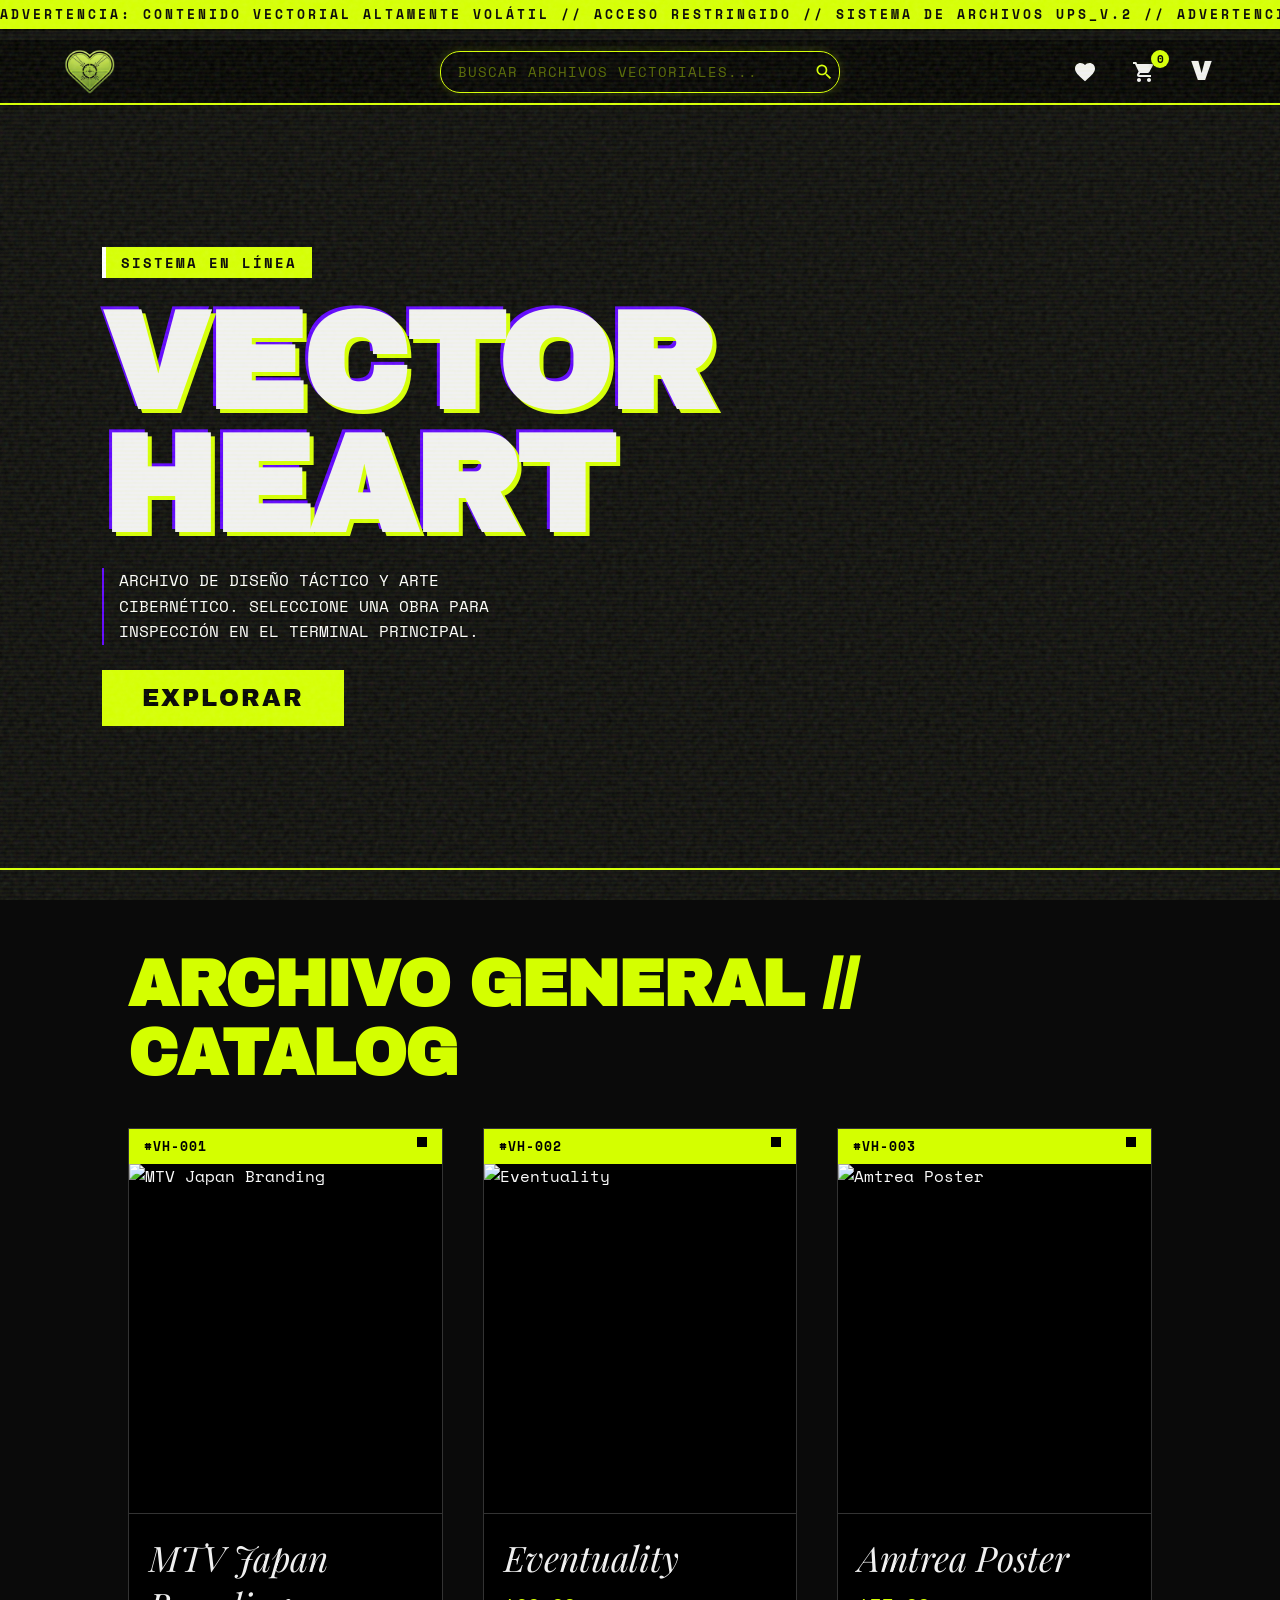
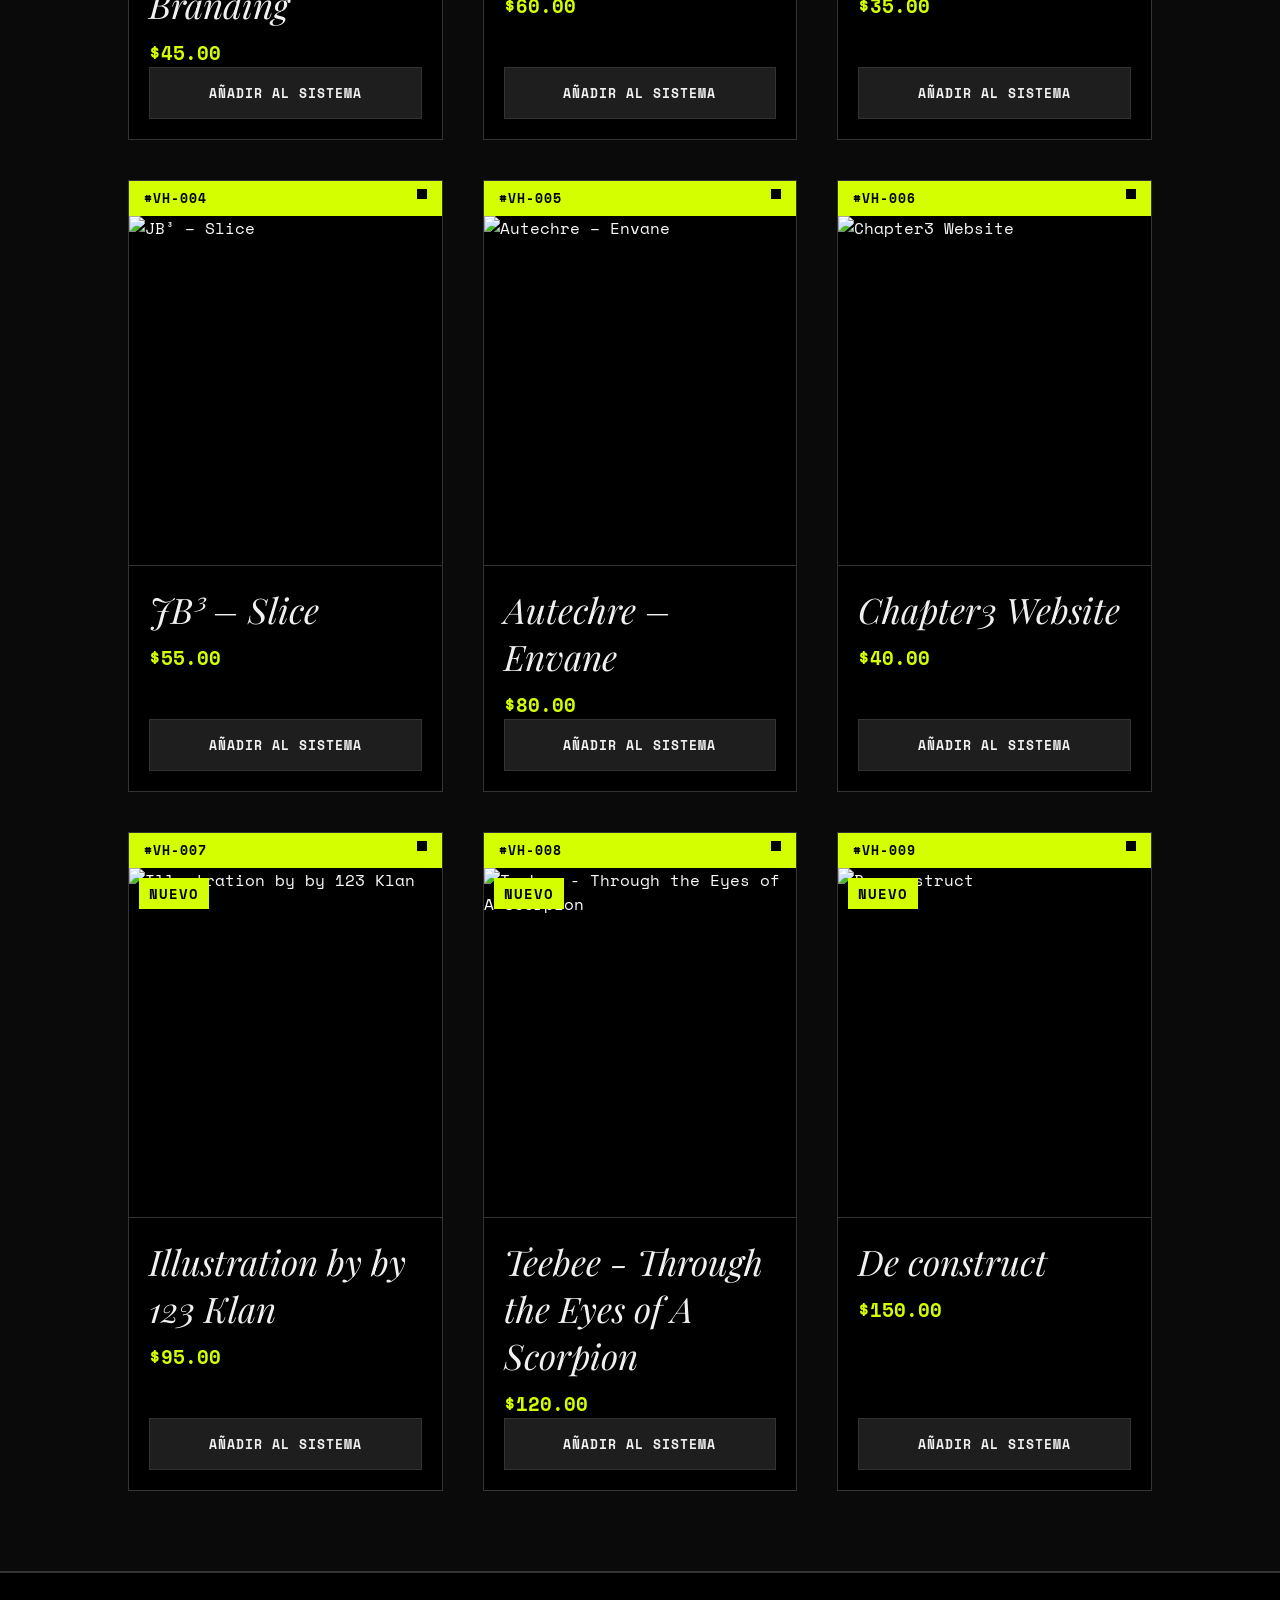
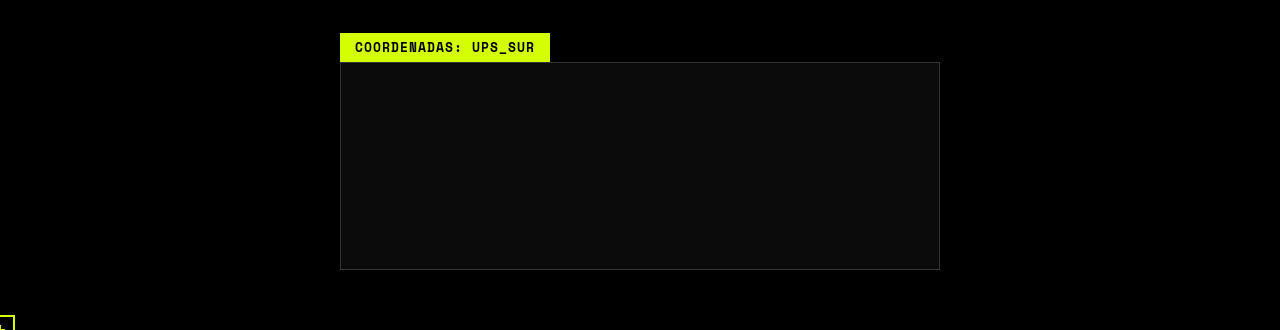
==== commit a769b0e3: "vectorheart-ecommerce beta 0.2.3" ====
--- a/index.html
+++ b/index.html
@@ -24,11 +24,11 @@
     <img src="assets/icons/Vectorheart.png" alt="Vectorheart Logo" class="heart-logo">
   </a>
 
-  <div class="header-status">
-    <span class="status-dot-blink"></span>
-    <div class="clock-vessel">
-      <span id="tacticalClock" class="nixie-text">00:00:00</span>
-    </div>
+  <div class="header-search-container">
+    <input type="search" id="globalSearchInput" placeholder="BUSCAR ARCHIVOS VECTORIALES..." class="search-input" data-target="true">
+    <svg viewBox="0 0 24 24" width="20" height="20" fill="currentColor" class="search-icon">
+      <path d="M15.5 14h-.79l-.28-.27A6.471 6.471 0 0 0 16 9.5 6.5 6.5 0 1 0 9.5 16c1.61 0 3.09-.59 4.23-1.57l.27.28v.79l5 4.99L20.49 19l-4.99-5zm-6 0C7.01 14 5 11.99 5 9.5S7.01 5 9.5 5 14 7.01 14 9.5 11.99 14 9.5 14z"/>
+    </svg>
   </div>
 
   <div class="header-controls">
--- a/css/style.css
+++ b/css/style.css
@@ -40,71 +40,20 @@
 
 
 /* ==========================================================================
-   3. NAVEGACIÓN (HEADER Y MENÚ LATERAL)
-   ========================================================================== */
-/* Nuevo Header Superior */
+   3. NAVEGACIÓN (HEADER, LOGO Y BUSCADOR)
+   ========================================================================== */
 .main-header { display: flex; justify-content: space-between; align-items: center; background: var(--dark); padding: 0 5%; height: 65px; border-bottom: 2px solid var(--primary); z-index: 50; position: relative; }
-
-/* Logo Corazón Izquierda (TAMAÑO CORREGIDO) */
 .brand-logo { display: flex; align-items: center; justify-content: center; height: 100%; }
-/* Le quitamos el scale excesivo y limitamos su altura para que no se desborde */
 .heart-logo { height: 45px; width: auto; object-fit: contain; mix-blend-mode: screen; transition: transform 0.3s ease, filter 0.3s ease; }
 .brand-logo:hover .heart-logo { transform: scale(1.1); filter: brightness(1.3) drop-shadow(0 0 8px rgba(212,255,0,0.5)); }
-/* Centrado absoluto en el header */
-.header-status {
-  position: absolute;
-  left: 50%;
-  top: 50%;
-  transform: translate(-50%, -50%); /* Centrado vertical y horizontal perfecto */
-  display: flex;
-  align-items: center;
-  gap: 15px;
-  z-index: 10;
-}
-
-/* Cápsula del reloj más limpia */
-.clock-vessel {
-  background: rgba(0, 0, 0, 0.8); /* Más oscuro para que resalte el neón */
-  padding: 2px 16px;
-  border: 1px solid var(--primary); /* Línea neón sólida pero fina */
-  border-radius: 20px; /* Forma de píldora/cápsula */
-  box-shadow: 0 0 10px rgba(212, 255, 0, 0.2);
-  display: flex;
-  align-items: center;
-  justify-content: center;
-  min-width: 140px; /* Ancho fijo para que no "baile" al centrarse */
-}
-
-.nixie-text {
-  font-family: 'Space Mono', monospace;
-  font-size: 0.9rem;
-  color: var(--primary);
-  text-shadow: 0 0 8px var(--primary);
-  letter-spacing: 1px;
-}
-
-/* Añade una línea de escaneo sutil solo al reloj */
-.nixie-text::after {
-  content: "";
-  position: absolute;
-  top: 0; left: 0; width: 100%; height: 100%;
-  background: linear-gradient(rgba(18, 16, 16, 0) 50%, rgba(0, 0, 0, 0.1) 50%),
-  linear-gradient(90deg, rgba(255, 0, 0, 0.03), rgba(0, 255, 0, 0.01), rgba(0, 0, 255, 0.03));
-  background-size: 100% 2px, 3px 100%;
-  pointer-events: none;
-}
-
-/* Animación del puntito de estado */
-@keyframes blink { 0%, 100% { opacity: 1; } 50% { opacity: 0.2; } }
-
-/* Controles Derecha (Iconos) */
+.header-search-container { position: absolute; left: 50%; top: 50%; transform: translate(-50%, -50%); display: flex; align-items: center; background: rgba(0, 0, 0, 0.8); border: 1px solid var(--primary); border-radius: 20px; min-width: 250px; max-width: 400px; width: 100%; padding: 2px 5px; box-shadow: 0 0 10px rgba(212, 255, 0, 0.2); z-index: 10; }
+.search-input { flex-grow: 1; background: transparent; border: none; color: var(--primary); font-family: var(--font-tech); font-size: 0.85rem; padding: 8px 12px; outline: none; letter-spacing: 1px; }
+.search-input::placeholder { color: rgba(212, 255, 0, 0.5); opacity: 0.8; }
+.search-icon { color: var(--primary); margin-left: 10px; flex-shrink: 0; }
 .header-controls { display: flex; align-items: center; gap: 25px; }
 .icon-btn { background: transparent; border: none; color: var(--text-light); display: flex; align-items: center; justify-content: center; transition: color 0.2s, transform 0.2s; position: relative; padding: 5px; }
 .icon-btn:hover { color: var(--primary); transform: translateY(-3px); }
-
-/* Burbuja del Carrito */
 .cart-badge { position: absolute; top: -5px; right: -8px; background: var(--primary); color: var(--dark); font-family: var(--font-tech); font-size: 0.7rem; font-weight: bold; width: 18px; height: 18px; display: flex; align-items: center; justify-content: center; border-radius: 50%; box-shadow: 0 0 5px rgba(0,0,0,0.5); }
-
 .side-menu { position: fixed; top: 0; left: -500px; width: 450px; height: 100vh; background: var(--bg); border-right: 2px solid var(--primary); z-index: 200; padding: 80px 40px 40px; transition: left 0.4s cubic-bezier(0.25, 1, 0.5, 1); display: flex; flex-direction: column; justify-content: space-between; }
 .side-menu.active { left: 0; }
 .close-menu { position: absolute; top: 40px; right: 30px; background: none; border: none; color: var(--text-light); font-family: var(--font-tech); font-size: 1.5rem; transition: 0.3s; }
@@ -116,8 +65,6 @@
 .submenu a { color: #888; text-decoration: none; font-size: 0.9rem; transition: 0.3s; text-transform: uppercase; }
 .submenu a:hover { color: var(--text-light); }
 .menu-footer { color: var(--primary); font-size: 0.8rem; border-top: 1px solid #333; padding-top: 20px; }
-
-/* Filtro recalibrado para convertir blanco a Amarillo Neón */
 .side-socials { display: flex; gap: 15px; margin-bottom: 15px; border-bottom: 1px dashed #333; padding-bottom: 15px; }
 .side-socials a { display: inline-block; color: var(--secondary); font-family: var(--font-tech); font-weight: bold; font-size: 1.1rem; text-decoration: none; transition: all 0.3s ease; }
 .side-socials a:hover { color: white; transform: translateY(-2px); }
@@ -129,34 +76,16 @@
    4. PANTALLA PRINCIPAL (FULL-BLEED HERO ORGÁNICO)
    ========================================================================== */
 .hero { height: 85vh; display: flex; align-items: center; position: relative; border-bottom: 2px solid var(--primary); overflow: hidden; background: transparent; }
-
-/* --- FONDO COMPLETO: CARRUSEL --- */
 .hero-art-display { position: absolute; top: 0; left: 0; width: 100%; height: 100%; z-index: 0; }
-
-/* Difuminado suave de izquierda a derecha para poder leer el texto */
 .hero-art-display::after { content: ''; position: absolute; top: 0; left: 0; width: 100%; height: 100%; background: linear-gradient(90deg, rgba(10,10,10,0.85) 0%, rgba(10,10,10,0.2) 60%, transparent 100%); z-index: 2; pointer-events: none; }
-
-/* Transición cinematográfica */
 .carousel-img { position: absolute; top: 0; left: 0; width: 100%; height: 100%; object-fit: cover; opacity: 0; transform: scale(1); transition: opacity 1.5s ease-in-out, transform 10s ease-out; z-index: 0; }
 .carousel-img.active { opacity: 1; transform: scale(1.05); z-index: 1; }
-
-/* --- FRENTE: TEXTOS FLOTANTES --- */
 .hero-content { width: 50%; display: flex; flex-direction: column; justify-content: center; align-items: flex-start; text-align: left; padding: 0 8%; position: relative; z-index: 10; }
-
-/* Placa superior */
 .hero-badge { background: var(--primary); color: var(--dark); padding: 5px 15px; font-family: var(--font-tech); font-size: 0.9rem; font-weight: bold; letter-spacing: 2px; margin-bottom: 25px; border-left: 4px solid white; }
-
-/* Título */
 .glitch-title { font-family: var(--font-heading); font-size: 8.5rem; line-height: 0.9; margin-bottom: 20px; color: var(--text-light); text-shadow: 4px 4px 0px var(--primary), -3px -3px 0px var(--secondary); letter-spacing: -2px; }
-
-/* Descripción */
 .hero-desc { font-family: var(--font-tech); color: #FFF; font-size: 1rem; line-height: 1.6; max-width: 90%; margin-bottom: 25px; border-left: 2px solid var(--secondary); padding-left: 15px; text-shadow: 1px 1px 3px rgba(0,0,0,0.8); }
-
-/* --- BOTÓN EXPLORAR --- */
 .btn-explore { font-family: var(--font-heading); font-size: 1.5rem; color: var(--dark); background: var(--primary); border: none; padding: 15px 40px; letter-spacing: 2px; width: fit-content; transition: all 0.2s ease-out; text-transform: uppercase; }
 .btn-explore:hover { background: var(--text-light); color: var(--dark); transform: translate(4px, 4px); box-shadow: -4px -4px 0px var(--secondary); }
-
-/* Responsive */
 @media (max-width: 1024px) { .glitch-title { font-size: 6rem; } .hero-content { width: 70%; } }
 @media (max-width: 768px) {
   .hero-content { width: 100%; align-items: center; text-align: center; padding: 0 5%; }
@@ -170,29 +99,19 @@
 .catalog { padding: 80px 10%; background: var(--bg); }
 .section-title { font-family: var(--font-heading); font-size: 4rem; margin-bottom: 40px; color: var(--primary); text-transform: uppercase; letter-spacing: -1px; }
 .product-grid { display: grid; grid-template-columns: repeat(auto-fill, minmax(300px, 1fr)); gap: 40px; }
-
-/* Tarjetas Tácticas de Equipamiento */
 .product-card { border: 1px solid #333; padding: 0; background: var(--dark); transition: 0.2s; position: relative; display: flex; flex-direction: column; }
 .product-card:hover { border-color: var(--primary); box-shadow: 8px 8px 0px rgba(212, 255, 0, 0.1); transform: translateY(-5px); }
-
-/* Encabezado Neón de la tarjeta */
 .card-header { background: var(--primary); color: var(--dark); display: flex; justify-content: space-between; font-size: 0.8rem; padding: 8px 15px; font-weight: bold; text-transform: uppercase; letter-spacing: 1px; }
 .status-dot { width: 10px; height: 10px; background: var(--dark); }
-
 .product-image { position: relative; overflow: hidden; height: 350px; border-bottom: 1px solid #333; }
 .real-art-img { width: 100%; height: 100%; object-fit: cover; transition: filter 0.3s, transform 0.3s; filter: grayscale(0.2); }
 .scan-overlay { position: absolute; top: 50%; left: 50%; transform: translate(-50%, -50%); color: var(--primary); font-family: var(--font-heading); font-size: 3rem; opacity: 0; transition: 0.2s; z-index: 10; text-shadow: 3px 3px 0 var(--dark); }
 .img-placeholder { background: transparent !important; }
-
 .product-card:hover .real-art-img { filter: invert(0) sepia(0) saturate(1.5) hue-rotate(0deg); transform: scale(1.05); }
 .product-card:hover .scan-overlay { opacity: 1; }
-
 .product-info { padding: 20px; display: flex; flex-direction: column; flex-grow: 1; }
-/* Nombres con la tipografía clásica elegante (Contraste Brutalista) */
 .product-info h3 { font-family: var(--font-serif); font-size: 2.2rem; font-style: italic; font-weight: normal; margin: 0 0 10px; color: var(--text-light); }
 .price { color: var(--primary); font-weight: bold; font-size: 1.2rem; font-family: var(--font-tech); }
-
-/* Botón Añadir Estilo Consola */
 .add-btn { width: 100%; margin-top: auto; background: var(--gray); color: var(--text-light); border: 1px solid #333; padding: 15px; font-family: var(--font-tech); font-weight: bold; text-transform: uppercase; transition: 0.2s; letter-spacing: 1px; }
 .add-btn:hover { background: var(--primary); color: var(--dark); border-color: var(--primary); }
 
@@ -206,22 +125,17 @@
 .modal-overlay.active .modal-content { transform: scale(1); }
 .modal-close { position: absolute; top: 15px; right: 20px; background: none; border: none; font-size: 2rem; color: var(--text-light); font-family: var(--font-tech); font-weight: bold; transition: 0.2s; }
 .modal-close:hover { color: var(--primary); transform: rotate(90deg); }
-
 .modal-layout { display: flex; gap: 40px; }
 .modal-image-container { flex: 1; border: 1px solid #333; height: 400px; position: relative; overflow: hidden; }
 .modal-image { width: 100%; height: 100%; background: #222; }
-
 .scan-line { position: absolute; top: 0; left: 0; width: 100%; height: 2px; background: var(--primary); opacity: 0.4; box-shadow: 0 0 10px var(--primary); animation: scan 3s linear infinite; }
 @keyframes scan { 0% { top: -10%; } 100% { top: 110%; } }
-
 .modal-info { flex: 1; display: flex; flex-direction: column; justify-content: center; }
-/* Título HUD en Serif clásico */
 .modal-info h2 { font-family: var(--font-serif); font-size: 3.5rem; font-style: italic; font-weight: normal; color: var(--text-light); line-height: 1; margin-bottom: 20px; }
 .modal-data { font-weight: bold; margin-bottom: 12px; font-size: 1.1rem; border-bottom: 1px solid #333; padding-bottom: 8px; color: var(--primary); }
 .modal-data span { color: var(--text-light); font-weight: normal; }
 .modal-rating { color: var(--secondary); font-size: 1.8rem; margin-bottom: 20px; letter-spacing: 5px; }
 .modal-desc { line-height: 1.6; font-size: 0.95rem; background: var(--gray); color: #ccc; padding: 20px; border-left: 2px solid var(--secondary); }
-
 @media (max-width: 768px) { .modal-layout { flex-direction: column; } .modal-image-container { height: 250px; } }
 
 
@@ -234,7 +148,6 @@
 .cart-header h2 { font-family: var(--font-heading); font-size: 1.5rem; color: var(--text-light); letter-spacing: -1px; white-space: nowrap; overflow: hidden; text-overflow: ellipsis; }
 .close-cart { background: none; border: none; color: var(--text-light); font-family: var(--font-tech); font-size: 1.5rem; transition: 0.3s; margin-left: 15px; }
 .close-cart:hover { color: var(--primary); transform: rotate(90deg); }
-
 .cart-items-container { flex: 1; overflow-y: auto; display: flex; flex-direction: column; gap: 15px; padding-right: 10px; }
 .cart-items-container::-webkit-scrollbar { width: 4px; }
 .cart-items-container::-webkit-scrollbar-thumb { background: #333; }
@@ -246,15 +159,12 @@
 .cart-item-info p { color: var(--primary); font-family: var(--font-tech); font-weight: bold; font-size: 1rem;}
 .remove-item-btn { position: absolute; top: 10px; right: 10px; background: none; border: none; color: #666; font-family: var(--font-tech); transition: 0.2s; font-size: 0.8rem; font-weight: bold; }
 .remove-item-btn:hover { color: var(--primary); }
-
 .cart-footer { margin-top: 20px; border-top: 2px solid #333; padding-top: 25px; }
 .cart-total { font-family: var(--font-heading); font-size: 2.5rem; display: flex; justify-content: space-between; align-items: center; margin-bottom: 15px; }
 .cart-footer .btn-primary { background: var(--primary); color: var(--dark); border: none; padding: 15px; font-family: var(--font-heading); font-size: 1.2rem; width: 100%; transition: 0.3s; text-transform: uppercase; letter-spacing: 1px; }
 .cart-footer .btn-primary:hover { background: var(--text-light); }
-
 .btn-vaciar { width: 100%; background: transparent; color: #888; border: 1px dashed #444; padding: 12px; margin-bottom: 15px; font-family: var(--font-tech); font-weight: bold; font-size: 0.9rem; letter-spacing: 2px; transition: all 0.3s ease; text-transform: uppercase; }
 .btn-vaciar:hover { background: var(--secondary); color: var(--text-light); border-style: solid; border-color: var(--secondary); }
-
 @media (max-width: 768px) { .cart-panel { width: 100%; right: -100%; } }
 
 
@@ -272,20 +182,16 @@
    ========================================================================== */
 .main-footer { background: var(--dark); color: var(--text-light); padding: 60px 10%; border-top: 2px solid #333; }
 .footer-layout { display: grid; grid-template-columns: 1fr 1fr; gap: 60px; align-items: center; }
-
 .footer-map-container { display: flex; flex-direction: column; }
 .map-header { background: var(--primary); color: var(--dark); padding: 5px 15px; font-family: var(--font-tech); font-size: 0.8rem; font-weight: bold; width: fit-content; text-transform: uppercase; letter-spacing: 1px; }
 .map-frame { position: relative; border: 1px solid #333; padding: 0; background: var(--bg); }
 .map-shield { position: absolute; top: 0; left: 0; width: 100%; height: 100%; z-index: 10; pointer-events: none; mix-blend-mode: color; background: rgba(212, 255, 0, 0.1); }
-
 .footer-info { display: flex; flex-direction: column; align-items: flex-end; text-align: right; }
 .footer-branding { display: flex; align-items: center; gap: 15px; margin-bottom: 15px; }
 .v-logo { background: var(--primary); color: var(--dark); width: 35px; height: 35px; display: flex; align-items: center; justify-content: center; font-family: var(--font-heading); font-size: 1.5rem; }
 .footer-branding h2 { font-family: var(--font-heading); font-size: 2.5rem; letter-spacing: -1px; line-height: 1; }
 .copyright { color: #666; font-size: 0.9rem; margin-bottom: 5px; font-family: var(--font-tech); }
 .update-date { font-size: 0.75rem; color: var(--secondary); font-family: var(--font-tech); margin-bottom: 25px; text-transform: uppercase; letter-spacing: 1px; }
-
-/* Controles de Región e Idioma (Estilo Dropdown) */
 .localization-controls { display: flex; gap: 15px; }
 .loc-btn { display: flex; align-items: center; gap: 10px; background: #1A1A1A; border: 1px solid #333; color: #AAA; padding: 12px 24px; font-family: var(--font-tech); font-size: 1rem; transition: all 0.3s ease; border-radius: 6px; }
 .loc-btn:hover { background: #2A2A2A; color: var(--text-light); border-color: #555; transform: translateY(-2px); }
@@ -305,14 +211,7 @@
 /* ==========================================================================
    11. MOTOR DE RENDERIZADO (MEJORA ÓPTICA Y GPU)
    ========================================================================== */
-
-/* Obligamos al navegador a priorizar la calidad sobre la velocidad de carga */
 img { image-rendering: high-quality; image-rendering: -webkit-optimize-contrast; }
-
-/* Mejora fotográfica para las imágenes del Catálogo */
 .real-art-img { transform: translateZ(0); will-change: transform; filter: contrast(1.05) saturate(1.15) brightness(1.02); }
-
-/* Mejora fotográfica extra para el Carrusel Gigante */
 .carousel-img.active { filter: contrast(1.08) saturate(1.1) brightness(1.05); -webkit-font-smoothing: antialiased; backface-visibility: hidden; }
-
 @media (max-width: 768px) { .footer-layout { grid-template-columns: 1fr; } .footer-info { align-items: flex-start; text-align: left; margin-top: 30px; } }
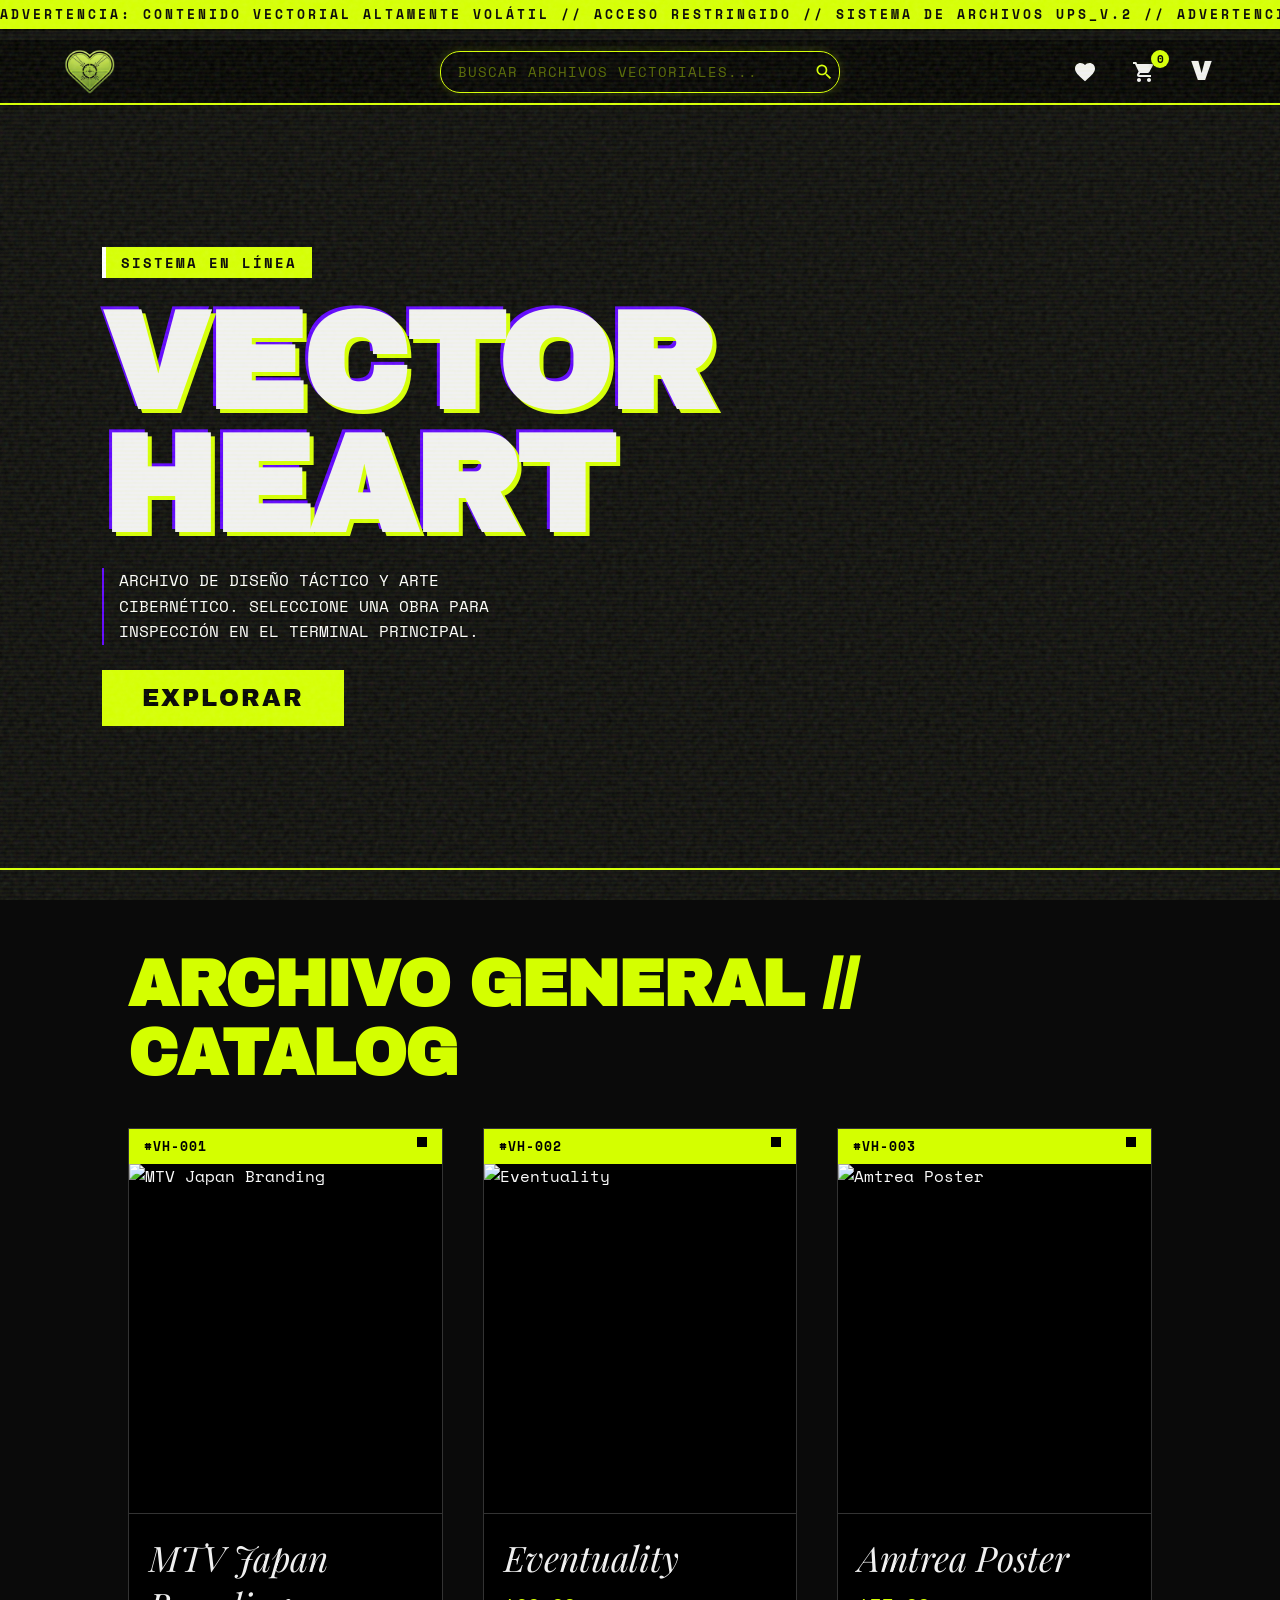
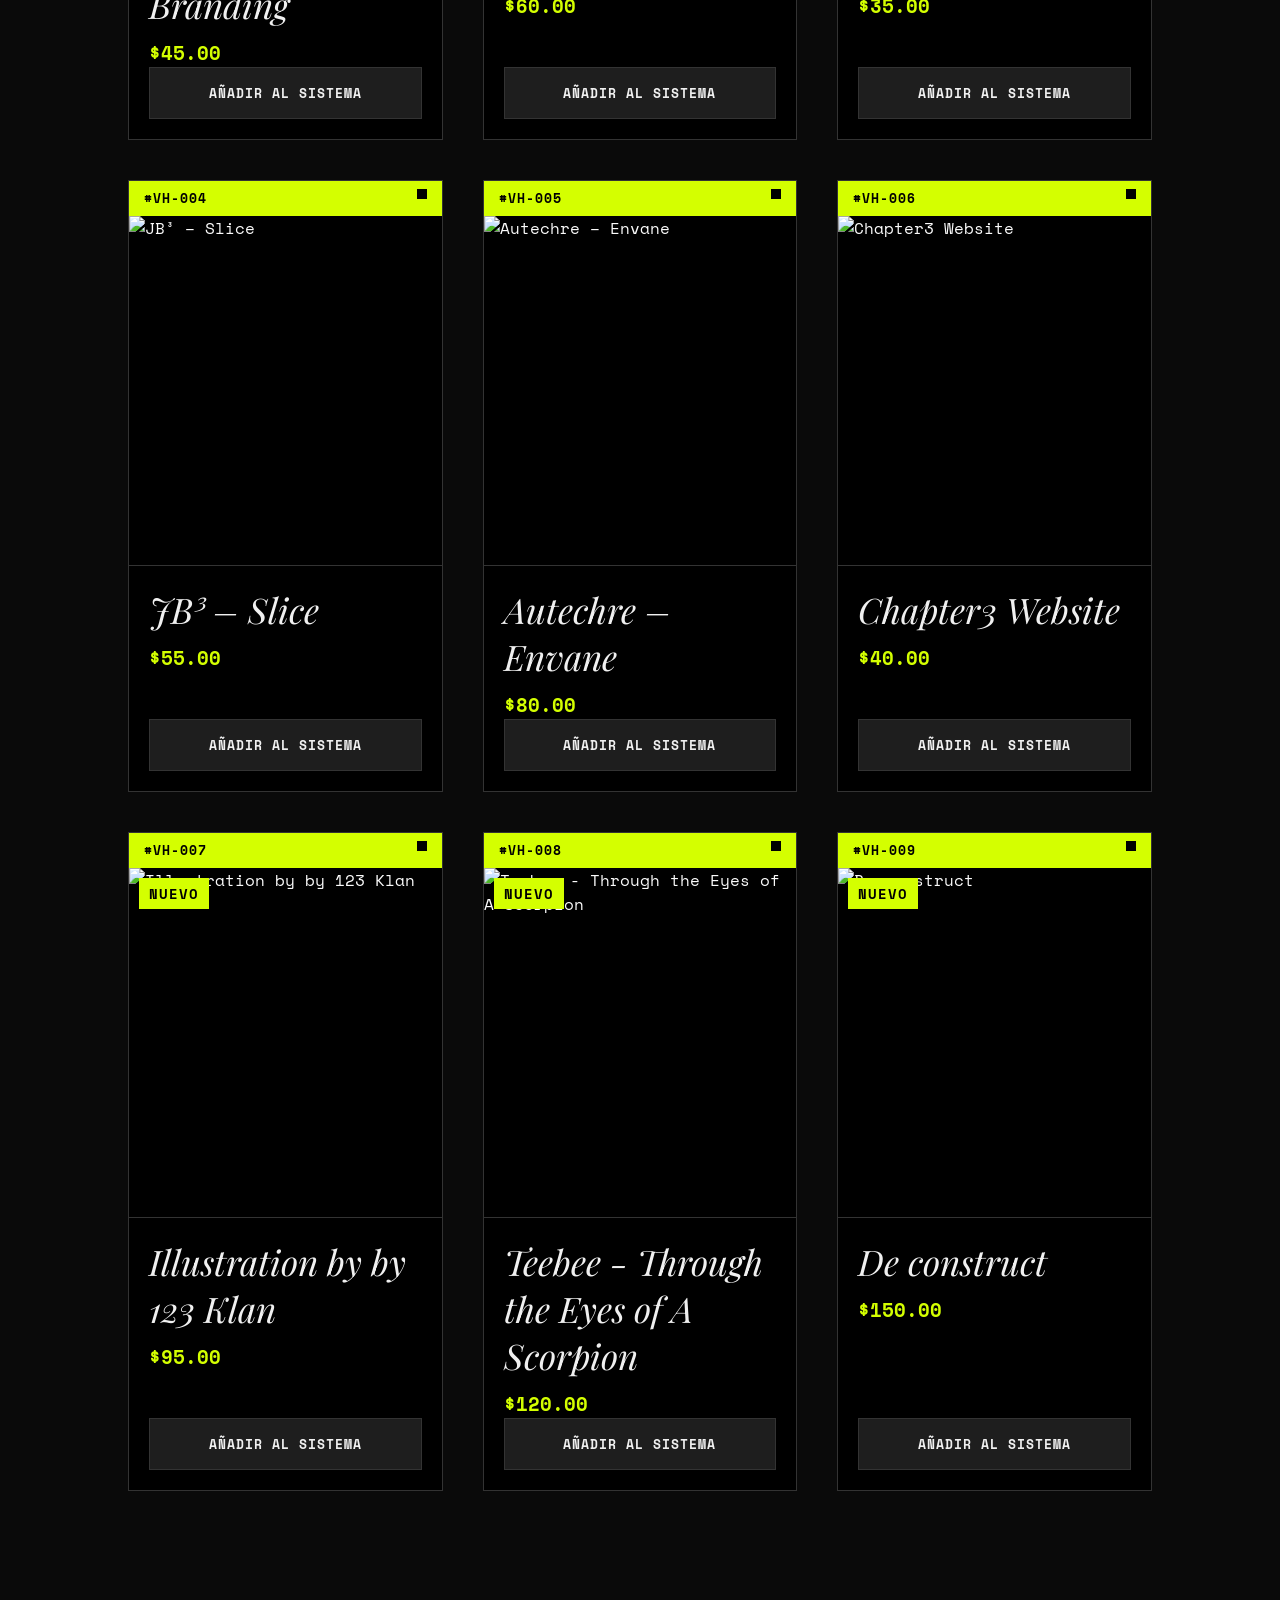
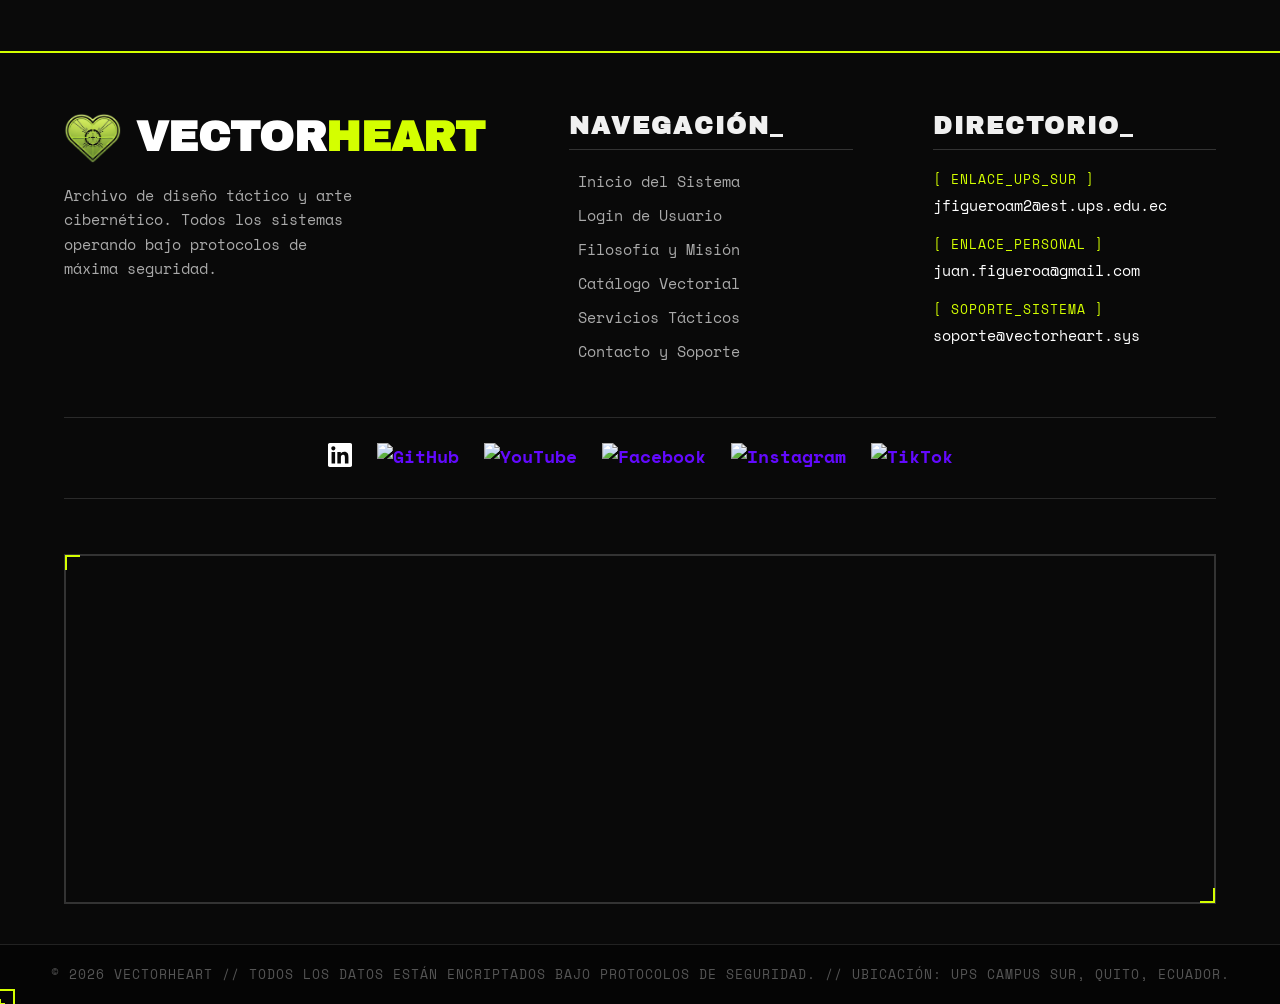
==== commit dae2403f: "vectorheart-ecommerce beta 0.2.4" ====
--- a/index.html
+++ b/index.html
@@ -35,92 +35,13 @@
     <button id="favBtn" class="icon-btn" data-target="true" title="Favoritos">
       <svg viewBox="0 0 24 24" width="24" height="24" fill="currentColor"><path d="M12 21.35l-1.45-1.32C5.4 15.36 2 12.28 2 8.5 2 5.42 4.42 3 7.5 3c1.74 0 3.41.81 4.5 2.09C13.09 3.81 14.76 3 16.5 3 19.58 3 22 5.42 22 8.5c0 3.78-3.4 6.86-8.55 11.54L12 21.35z"/></svg>
     </button>
-
     <a href="#" class="cart-link icon-btn" data-target="true" title="Base de Datos">
       <svg viewBox="0 0 24 24" width="24" height="24" fill="currentColor"><path d="M7 18c-1.1 0-1.99.9-1.99 2S5.9 22 7 22s2-.9 2-2-.9-2-2-2zM1 2v2h2l3.6 7.59-1.35 2.45c-.16.28-.25.61-.25.96 0 1.1.9 2 2 2h12v-2H7.42c-.14 0-.25-.11-.25-.25l.03-.12.9-1.63h7.45c.75 0 1.41-.41 1.75-1.03l3.58-6.49c.08-.14.12-.31.12-.48 0-.55-.45-1-1-1H5.21l-.94-2H1zm16 16c-1.1 0-1.99.9-1.99 2s.89 2 1.99 2 2-.9 2-2-.9-2-2-2z"/></svg>
       <span class="cart-badge" id="cartCountBadge">0</span>
     </a>
-
-    <button id="menuBtn" class="icon-btn" data-target="true" title="Abrir Menú" style="font-family: var(--font-heading); font-size: 1.6rem; font-weight: bold; width: 30px; height: 30px;">
-      V
-    </button>
+    <button id="menuBtn" class="icon-btn" data-target="true" title="Abrir Menú" style="font-family: var(--font-heading); font-size: 1.6rem; font-weight: bold; width: 30px; height: 30px;">V</button>
   </div>
 </header>
-
-<div class="side-menu" id="sideMenu" style="justify-content: flex-start; gap: 25px; overflow-y: auto; padding-top: 60px;">
-  <button class="close-menu" id="closeMenuBtn" data-target="true">X</button>
-
-  <div class="sidebar-brand" style="display: flex; align-items: center; gap: 15px;">
-    <span class="v-logo" style="background: var(--primary); color: var(--dark); width: 35px; height: 35px; display: flex; align-items: center; justify-content: center; font-family: var(--font-heading); font-size: 1.5rem;">V</span>
-    <h2 style="font-family: var(--font-heading); font-size: 2rem; margin: 0; line-height: 1; color: var(--text-light);">VECTOR<span class="highlight" style="color: var(--primary);">HEART</span></h2>
-  </div>
-
-  <ul class="menu-links" style="margin-bottom: 10px;">
-    <li>
-      <a href="index.html" data-target="true" style="display: flex; align-items: center; gap: 15px;">
-        <svg viewBox="0 0 24 24" width="24" height="24" fill="currentColor"><path d="M3 13h8V3H3v10zm0 8h8v-6H3v6zm10 0h8V11h-8v10zm0-18v6h8V3h-8z"/></svg>
-        INICIO
-      </a>
-    </li>
-    <li>
-      <a href="404.html" data-target="true" style="display: flex; align-items: center; gap: 15px;">
-        <svg viewBox="0 0 24 24" width="24" height="24" fill="currentColor"><path d="M12 12c2.21 0 4-1.79 4-4s-1.79-4-4-4-4 1.79-4 4 1.79 4 4 4zm0 2c-2.67 0-8 1.34-8 4v2h16v-2c0-2.66-5.33-4-8-4z"/></svg>
-        LOGIN
-      </a>
-    </li>
-    <li>
-      <a href="filosofia.html" data-target="true" style="display: flex; align-items: center; gap: 15px;">
-        <svg viewBox="0 0 24 24" width="24" height="24" fill="currentColor"><path d="M12 2L2 22h20L12 2zm0 5l5 10h-10l5-10z"/></svg>
-        FILOSOFÍA
-      </a>
-    </li>
-    <li>
-      <a href="index.html#catalog-grid" id="tiendaLink" data-target="true" style="display: flex; align-items: center; gap: 15px;">
-        <svg viewBox="0 0 24 24" width="24" height="24" fill="currentColor"><path d="M4 4h4v4H4zm6 0h4v4h-4zm6 0h4v4h-4zM4 10h4v4H4zm6 0h4v4h-4zm6 0h4v4h-4zM4 16h4v4H4zm6 0h4v4h-4zm6 0h4v4h-4z"/></svg>
-        CATÁLOGO
-      </a>
-    </li>
-    <li>
-      <a href="servicios.html" data-target="true" style="display: flex; align-items: center; gap: 15px;">
-        <svg viewBox="0 0 24 24" width="24" height="24" fill="currentColor"><path d="M22.7 19l-9.1-9.1c.9-2.3.4-5-1.5-6.9-2-2-5-2.4-7.4-1.3L9 6 6 9 1.6 4.7C.5 7.1.9 10.1 2.9 12.1c1.9 1.9 4.6 2.4 6.9 1.5l9.1 9.1c.4.4 1 .4 1.4 0l2.4-2.4c.4-.4.4-1 0-1.3z"/></svg>
-        SERVICIOS
-      </a>
-    </li>
-    <li>
-      <a href="contacto.html" data-target="true" style="display: flex; align-items: center; gap: 15px;">
-        <svg viewBox="0 0 24 24" width="24" height="24" fill="currentColor"><path d="M20 4H4c-1.1 0-1.99.9-1.99 2L2 18c0 1.1.9 2 2 2h16c1.1 0 2-.9 2-2V6c0-1.1-.9-2-2-2zm0 4l-8 5-8-5V6l8 5 8-5v2z"/></svg>
-        CONTACTO
-      </a>
-    </li>
-  </ul>
-
-  <div style="display: flex; flex-direction: column; align-items: center; gap: 20px; border-top: 1px solid #333; padding-top: 25px;">
-
-    <div class="side-socials" style="display: flex; gap: 15px; justify-content: center; width: 100%; margin: 0; padding: 0; border: none;">
-      <a href="https://www.linkedin.com/in/juan-figueroa-98a816195/" target="_blank" data-target="true" title="LinkedIn">
-        <svg viewBox="0 0 24 24" width="22" height="22" fill="white" class="social-icon" xmlns="http://www.w3.org/2000/svg"><path d="M20.447 20.452h-3.554v-5.569c0-1.328-.027-3.037-1.852-3.037-1.853 0-2.136 1.445-2.136 2.939v5.667H9.351V9h3.414v1.561h.046c.477-.9 1.637-1.85 3.37-1.85 3.601 0 4.267 2.37 4.267 5.455v6.286zM5.337 7.433c-1.144 0-2.063-.926-2.063-2.065 0-1.138.92-2.063 2.063-2.063 1.14 0 2.064.925 2.064 2.063 0 1.139-.925 2.065-2.064 2.065zm1.782 13.019H3.555V9h3.564v11.452zM22.225 0H1.771C.792 0 0 .774 0 1.729v20.542C0 23.227.792 24 1.771 24h20.451C23.2 24 24 23.227 24 22.271V1.729C24 .774 23.2 0 22.222 0h.003z"/></svg>
-      </a>
-      <a href="https://github.com/xErnyx" target="_blank" data-target="true" title="GitHub"><img src="https://cdn.simpleicons.org/github/white" alt="GitHub" style="width: 22px; height: 22px;" class="social-icon"></a>
-      <a href="https://www.youtube.com/@Antonimo555" target="_blank" data-target="true" title="YouTube"><img src="https://cdn.simpleicons.org/youtube/white" alt="YouTube" style="width: 22px; height: 22px;" class="social-icon"></a>
-      <a href="https://www.facebook.com/Antonimo0/" target="_blank" data-target="true" title="Facebook"><img src="https://cdn.simpleicons.org/facebook/white" alt="Facebook" style="width: 22px; height: 22px;" class="social-icon"></a>
-      <a href="https://www.instagram.com/0antonimo0/" target="_blank" data-target="true" title="Instagram"><img src="https://cdn.simpleicons.org/instagram/white" alt="Instagram" style="width: 22px; height: 22px;" class="social-icon"></a>
-      <a href="https://www.tiktok.com/@erny_xp555" target="_blank" data-target="true" title="TikTok"><img src="https://cdn.simpleicons.org/tiktok/white" alt="TikTok" style="width: 22px; height: 22px;" class="social-icon"></a>
-    </div>
-
-    <div class="localization-controls" style="display: flex; gap: 10px; justify-content: center; width: 100%;">
-      <button class="loc-btn" data-target="true" style="justify-content: center; padding: 10px 20px;">
-        <svg viewBox="0 0 24 24" width="18" height="18" fill="currentColor"><path d="M11.99 2C6.47 2 2 6.48 2 12s4.47 10 9.99 10C17.52 22 22 17.52 22 12S17.52 2 11.99 2zm6.93 6h-2.95c-.32-1.25-.78-2.45-1.38-3.56 1.84.63 3.37 1.91 4.33 3.56zM12 4.04c.83 1.2 1.48 2.53 1.91 3.96h-3.82c.43-1.43 1.08-2.76 1.91-3.96zM4.26 14C4.1 13.36 4 12.69 4 12s.1-1.36.26-2h3.38c-.08.66-.14 1.32-.14 2 0 .68.06 1.34.14 2H4.26zm.82 2h2.95c.32 1.25.78 2.45 1.38 3.56-1.84-.63-3.37-1.91-4.33-3.56zm2.95-8H5.08c-.96 1.66-2.49 2.93-4.33 3.56C5.81 7.11 6.28 5.92 6.6 4.68zM12 19.96c-.83-1.2-1.48-2.53-1.91-3.96h3.82c-.43 1.43-1.08 2.76-1.91 3.96zM14.34 14H9.66c-.09-.66-.16-1.32-.16-2 0-.68.07-1.34.16-2h4.68c.09.66.16 1.32.16 2 0 .68-.07 1.34-.16 2zm.25 5.56c.6-1.11 1.06-2.31 1.38-3.56h2.95c-.96 1.65-2.49 2.93-4.33 3.56zM16.36 14c.08-.66.14-1.32.14-2 0-.68-.06-1.34-.14-2h3.38c.16.64.26 1.31.26 2s-.1 1.36-.26 2h-3.38z"/></svg>
-        Ecuador
-      </button>
-      <button class="loc-btn" data-target="true" style="justify-content: center; padding: 10px 20px;">
-        <svg viewBox="0 0 24 24" width="18" height="18" fill="currentColor"><path d="M12.87 15.07l-2.54-2.51.03-.03c1.74-1.94 2.98-4.17 3.71-6.53H17V4h-7V2H8v2H1v2h11.17C11.5 7.92 10.44 9.75 9 11.35 8.07 10.32 7.3 9.19 6.69 8h-2c.73 1.63 1.73 3.17 2.98 4.56l-5.09 5.02L4 19l5-5 3.11 3.11.76-2.04zM18.5 10h-2L12 22h2l1.12-3h4.75L21 22h2l-4.5-12zm-2.62 7l1.62-4.33L19.12 17h-3.24z"/></svg>
-        Español
-      </button>
-    </div>
-
-    <p class="copyright" style="color: #666; font-size: 0.85rem; margin: 0; text-align: center; font-family: var(--font-tech);">© 2026 VECTORHEART</p>
-  </div>
-</div>
 
 <main>
   <section class="hero">
@@ -132,8 +53,7 @@
         EXPLORAR
       </button>
     </div>
-    <div class="hero-art-display" id="heroCarousel">
-    </div>
+    <div class="hero-art-display" id="heroCarousel"></div>
   </section>
 
   <section class="catalog">
@@ -161,15 +81,47 @@
   </div>
 </div>
 
+<div class="side-menu" id="sideMenu" style="justify-content: flex-start; gap: 25px; overflow-y: auto; padding-top: 60px;">
+  <button class="close-menu" id="closeMenuBtn" data-target="true">X</button>
+
+  <div class="sidebar-brand" style="display: flex; align-items: center; gap: 15px;">
+    <span class="v-logo" style="background: var(--primary); color: var(--dark); width: 35px; height: 35px; display: flex; align-items: center; justify-content: center; font-family: var(--font-heading); font-size: 1.5rem;">V</span>
+    <h2 style="font-family: var(--font-heading); font-size: 2rem; margin: 0; line-height: 1; color: var(--text-light);">VECTOR<span class="highlight" style="color: var(--primary);">HEART</span></h2>
+  </div>
+
+  <ul class="menu-links" style="margin-bottom: 10px;">
+    <li><a href="index.html" data-target="true" style="display: flex; align-items: center; gap: 15px;"><svg viewBox="0 0 24 24" width="24" height="24" fill="currentColor"><path d="M3 13h8V3H3v10zm0 8h8v-6H3v6zm10 0h8V11h-8v10zm0-18v6h8V3h-8z"/></svg> INICIO</a></li>
+    <li><a href="404.html" data-target="true" style="display: flex; align-items: center; gap: 15px;"><svg viewBox="0 0 24 24" width="24" height="24" fill="currentColor"><path d="M12 12c2.21 0 4-1.79 4-4s-1.79-4-4-4-4 1.79-4 4 1.79 4 4 4zm0 2c-2.67 0-8 1.34-8 4v2h16v-2c0-2.66-5.33-4-8-4z"/></svg> LOGIN</a></li>
+    <li><a href="filosofia.html" data-target="true" style="display: flex; align-items: center; gap: 15px;"><svg viewBox="0 0 24 24" width="24" height="24" fill="currentColor"><path d="M12 2L2 22h20L12 2zm0 5l5 10h-10l5-10z"/></svg> FILOSOFÍA</a></li>
+    <li><a href="index.html#catalog-grid" id="tiendaLink" data-target="true" style="display: flex; align-items: center; gap: 15px;"><svg viewBox="0 0 24 24" width="24" height="24" fill="currentColor"><path d="M4 4h4v4H4zm6 0h4v4h-4zm6 0h4v4h-4zM4 10h4v4H4zm6 0h4v4h-4zm6 0h4v4h-4zM4 16h4v4H4zm6 0h4v4h-4zm6 0h4v4h-4z"/></svg> CATÁLOGO</a></li>
+    <li><a href="servicios.html" data-target="true" style="display: flex; align-items: center; gap: 15px;"><svg viewBox="0 0 24 24" width="24" height="24" fill="currentColor"><path d="M22.7 19l-9.1-9.1c.9-2.3.4-5-1.5-6.9-2-2-5-2.4-7.4-1.3L9 6 6 9 1.6 4.7C.5 7.1.9 10.1 2.9 12.1c1.9 1.9 4.6 2.4 6.9 1.5l9.1 9.1c.4.4 1 .4 1.4 0l2.4-2.4c.4-.4.4-1 0-1.3z"/></svg> SERVICIOS</a></li>
+    <li><a href="contacto.html" data-target="true" style="display: flex; align-items: center; gap: 15px;"><svg viewBox="0 0 24 24" width="24" height="24" fill="currentColor"><path d="M20 4H4c-1.1 0-1.99.9-1.99 2L2 18c0 1.1.9 2 2 2h16c1.1 0 2-.9 2-2V6c0-1.1-.9-2-2-2zm0 4l-8 5-8-5V6l8 5 8-5v2z"/></svg> CONTACTO</a></li>
+  </ul>
+
+  <div style="display: flex; flex-direction: column; align-items: center; gap: 20px; border-top: 1px solid #333; padding-top: 25px;">
+    <div class="side-socials" style="display: flex; gap: 15px; justify-content: center; width: 100%; margin: 0; padding: 0; border: none;">
+      <a href="https://www.linkedin.com/in/juan-figueroa-98a816195/" target="_blank" data-target="true" title="LinkedIn"><svg viewBox="0 0 24 24" width="22" height="22" fill="white" class="social-icon" xmlns="http://www.w3.org/2000/svg"><path d="M20.447 20.452h-3.554v-5.569c0-1.328-.027-3.037-1.852-3.037-1.853 0-2.136 1.445-2.136 2.939v5.667H9.351V9h3.414v1.561h.046c.477-.9 1.637-1.85 3.37-1.85 3.601 0 4.267 2.37 4.267 5.455v6.286zM5.337 7.433c-1.144 0-2.063-.926-2.063-2.065 0-1.138.92-2.063 2.063-2.063 1.14 0 2.064.925 2.064 2.063 0 1.139-.925 2.065-2.064 2.065zm1.782 13.019H3.555V9h3.564v11.452zM22.225 0H1.771C.792 0 0 .774 0 1.729v20.542C0 23.227.792 24 1.771 24h20.451C23.2 24 24 23.227 24 22.271V1.729C24 .774 23.2 0 22.222 0h.003z"/></svg></a>
+      <a href="https://github.com/xErnyx" target="_blank" data-target="true" title="GitHub"><img src="https://cdn.simpleicons.org/github/white" alt="GitHub" style="width: 22px; height: 22px;" class="social-icon"></a>
+      <a href="https://www.youtube.com/@Antonimo555" target="_blank" data-target="true" title="YouTube"><img src="https://cdn.simpleicons.org/youtube/white" alt="YouTube" style="width: 22px; height: 22px;" class="social-icon"></a>
+      <a href="https://www.facebook.com/Antonimo0/" target="_blank" data-target="true" title="Facebook"><img src="https://cdn.simpleicons.org/facebook/white" alt="Facebook" style="width: 22px; height: 22px;" class="social-icon"></a>
+      <a href="https://www.instagram.com/0antonimo0/" target="_blank" data-target="true" title="Instagram"><img src="https://cdn.simpleicons.org/instagram/white" alt="Instagram" style="width: 22px; height: 22px;" class="social-icon"></a>
+      <a href="https://www.tiktok.com/@erny_xp555" target="_blank" data-target="true" title="TikTok"><img src="https://cdn.simpleicons.org/tiktok/white" alt="TikTok" style="width: 22px; height: 22px;" class="social-icon"></a>
+    </div>
+
+    <div class="localization-controls" style="display: flex; gap: 10px; justify-content: center; width: 100%;">
+      <button class="loc-btn" data-target="true" style="justify-content: center; padding: 10px 20px;"><svg viewBox="0 0 24 24" width="18" height="18" fill="currentColor"><path d="M11.99 2C6.47 2 2 6.48 2 12s4.47 10 9.99 10C17.52 22 22 17.52 22 12S17.52 2 11.99 2zm6.93 6h-2.95c-.32-1.25-.78-2.45-1.38-3.56 1.84.63 3.37 1.91 4.33 3.56zM12 4.04c.83 1.2 1.48 2.53 1.91 3.96h-3.82c.43-1.43 1.08-2.76 1.91-3.96zM4.26 14C4.1 13.36 4 12.69 4 12s.1-1.36.26-2h3.38c-.08.66-.14 1.32-.14 2 0 .68.06 1.34.14 2H4.26zm.82 2h2.95c.32 1.25.78 2.45 1.38 3.56-1.84-.63-3.37-1.91-4.33-3.56zm2.95-8H5.08c-.96 1.66-2.49 2.93-4.33 3.56C5.81 7.11 6.28 5.92 6.6 4.68zM12 19.96c-.83-1.2-1.48-2.53-1.91-3.96h3.82c-.43 1.43-1.08 2.76-1.91 3.96zM14.34 14H9.66c-.09-.66-.16-1.32-.16-2 0-.68.07-1.34.16-2h4.68c.09.66.16 1.32.16 2 0 .68-.07 1.34-.16 2zm.25 5.56c.6-1.11 1.06-2.31 1.38-3.56h2.95c-.96 1.65-2.49 2.93-4.33 3.56zM16.36 14c.08-.66.14-1.32.14-2 0-.68-.06-1.34-.14-2h3.38c.16.64.26 1.31.26 2s-.1 1.36-.26 2h-3.38z"/></svg> Ecuador</button>
+      <button class="loc-btn" data-target="true" style="justify-content: center; padding: 10px 20px;"><svg viewBox="0 0 24 24" width="18" height="18" fill="currentColor"><path d="M12.87 15.07l-2.54-2.51.03-.03c1.74-1.94 2.98-4.17 3.71-6.53H17V4h-7V2H8v2H1v2h11.17C11.5 7.92 10.44 9.75 9 11.35 8.07 10.32 7.3 9.19 6.69 8h-2c.73 1.63 1.73 3.17 2.98 4.56l-5.09 5.02L4 19l5-5 3.11 3.11.76-2.04zM18.5 10h-2L12 22h2l1.12-3h4.75L21 22h2l-4.5-12zm-2.62 7l1.62-4.33L19.12 17h-3.24z"/></svg> Español</button>
+    </div>
+    <p class="copyright" style="color: #666; font-size: 0.85rem; margin: 0; text-align: center; font-family: var(--font-tech);">© 2026 VECTORHEART</p>
+  </div>
+</div>
+
 <div class="cart-panel" id="cartPanel">
   <div class="cart-header">
     <h2>REGISTRO DE COMPRAS</h2>
     <button class="close-cart" id="closeCartBtn" data-target="true">X</button>
   </div>
-
-  <div class="cart-items-container" id="cartItemsContainer">
-  </div>
-
+  <div class="cart-items-container" id="cartItemsContainer"></div>
   <div class="cart-footer">
     <div class="cart-total">TOTAL: $<span id="cartTotalValue">0.00</span></div>
     <button id="btn-vaciar-carrito" class="btn-vaciar" data-target="true">PURGAR SISTEMA</button>
@@ -177,24 +129,71 @@
   </div>
 </div>
 
-<footer class="main-footer">
-  <div class="footer-layout" style="grid-template-columns: 1fr; max-width: 600px; margin: 0 auto;">
-    <div class="footer-map-container">
-      <div class="map-header">COORDENADAS: UPS_SUR</div>
-      <div class="map-frame">
-        <iframe
-          src="https://maps.google.com/maps?q=Universidad+Politécnica+Salesiana+Campus+Sur+Quito&t=&z=16&ie=UTF8&iwloc=&output=embed"
-          width="100%"
-          height="200"
-          style="border:0;"
-          allowfullscreen=""
-          loading="lazy"
-          referrerpolicy="no-referrer-when-downgrade">
-        </iframe>
-      </div>
-    </div>
-  </div>
+<footer class="main-footer" style="background: rgba(10, 10, 10, 0.95); border-top: 2px solid var(--primary); padding: 60px 5% 0px; margin-top: 80px; display: flex; flex-direction: column; position: relative; z-index: 10;">
+
+  <div style="display: flex; flex-wrap: wrap; justify-content: space-between; gap: 80px; width: 100%; margin-bottom: 5px;">
+
+    <div class="footer-col" style="flex: 1.5; min-width: 380px;">
+      <div style="display: flex; align-items: center; gap: 15px; margin-bottom: 20px;">
+        <img src="assets/icons/Vectorheart.png" alt="Vectorheart Logo" class="heart-logo" style="height: 50px; width: auto; mix-blend-mode: screen;">
+        <h2 style="font-family: var(--font-heading); font-size: 2.6rem; margin: 0; line-height: 1; color: #FFF;">VECTOR<span style="color: var(--primary);">HEART</span></h2>
+      </div>
+      <p style="color: #AAA; font-family: var(--font-tech); font-size: 0.95rem; line-height: 1.6; max-width: 300px;">
+        Archivo de diseño táctico y arte cibernético. Todos los sistemas operando bajo protocolos de máxima seguridad.
+      </p>
+    </div>
+
+    <div class="footer-col" style="flex: 1; min-width: 200px;">
+      <h4 style="color: var(--text-light); font-family: var(--font-heading); font-size: 1.5rem; margin-bottom: 20px; letter-spacing: 2px; text-transform: uppercase;">Navegación_</h4>
+      <ul class="footer-links" style="list-style: none; padding: 0; display: flex; flex-direction: column; gap: 12px;">
+        <li><a href="index.html" data-target="true" style="color: #AAA; font-family: var(--font-tech); text-decoration: none; font-size: 0.95rem; transition: color 0.3s ease;">Inicio del Sistema</a></li>
+        <li><a href="404.html" data-target="true" style="color: #AAA; font-family: var(--font-tech); text-decoration: none; font-size: 0.95rem; transition: color 0.3s ease;">Login de Usuario</a></li>
+        <li><a href="filosofia.html" data-target="true" style="color: #AAA; font-family: var(--font-tech); text-decoration: none; font-size: 0.95rem; transition: color 0.3s ease;">Filosofía y Misión</a></li>
+        <li><a href="index.html#catalog-grid" data-target="true" style="color: #AAA; font-family: var(--font-tech); text-decoration: none; font-size: 0.95rem; transition: color 0.3s ease;">Catálogo Vectorial</a></li>
+        <li><a href="servicios.html" data-target="true" style="color: #AAA; font-family: var(--font-tech); text-decoration: none; font-size: 0.95rem; transition: color 0.3s ease;">Servicios Tácticos</a></li>
+        <li><a href="contacto.html" data-target="true" style="color: #AAA; font-family: var(--font-tech); text-decoration: none; font-size: 0.95rem; transition: color 0.3s ease;">Contacto y Soporte</a></li>
+      </ul>
+    </div>
+
+    <div class="footer-col" style="flex: 1; min-width: 260px;">
+      <h4 style="color: var(--text-light); font-family: var(--font-heading); font-size: 1.5rem; margin-bottom: 20px; letter-spacing: 2px; text-transform: uppercase;">Directorio_</h4>
+      <div style="display: flex; flex-direction: column; gap: 18px;">
+        <div>
+          <span style="color: var(--primary); font-family: var(--font-tech); font-size: 0.8rem; letter-spacing: 1px; display: block; margin-bottom: 4px;">[ ENLACE_UPS_SUR ]</span>
+          <span style="color: #FFF; font-family: var(--font-tech); font-size: 0.95rem;">jfigueroam2@est.ups.edu.ec</span>
+        </div>
+        <div>
+          <span style="color: var(--primary); font-family: var(--font-tech); font-size: 0.8rem; letter-spacing: 1px; display: block; margin-bottom: 4px;">[ ENLACE_PERSONAL ]</span>
+          <span style="color: #FFF; font-family: var(--font-tech); font-size: 0.95rem;">juan.figueroa@gmail.com</span>
+        </div>
+        <div>
+          <span style="color: var(--primary); font-family: var(--font-tech); font-size: 0.8rem; letter-spacing: 1px; display: block; margin-bottom: 4px;">[ SOPORTE_SISTEMA ]</span>
+          <span style="color: #FFF; font-family: var(--font-tech); font-size: 0.95rem;">soporte@vectorheart.sys</span>
+        </div>
+      </div>
+    </div>
+
+  </div> <div class="side-socials" style="display: flex; gap: 25px; justify-content: center; width: 100%; padding: 25px 0; border-top: 1px solid #222; border-bottom: 1px solid #222; mix-blend-mode: screen; margin-bottom: 5px;">
+  <a href="https://www.linkedin.com/in/juan-figueroa-98a816195/" target="_blank" data-target="true" title="LinkedIn"><svg viewBox="0 0 24 24" width="24" height="24" fill="white" class="social-icon" xmlns="http://www.w3.org/2000/svg"><path d="M20.447 20.452h-3.554v-5.569c0-1.328-.027-3.037-1.852-3.037-1.853 0-2.136 1.445-2.136 2.939v5.667H9.351V9h3.414v1.561h.046c.477-.9 1.637-1.85 3.37-1.85 3.601 0 4.267 2.37 4.267 5.455v6.286zM5.337 7.433c-1.144 0-2.063-.926-2.063-2.065 0-1.138.92-2.063 2.063-2.063 1.14 0 2.064.925 2.064 2.063 0 1.139-.925 2.065-2.064 2.065zm1.782 13.019H3.555V9h3.564v11.452zM22.225 0H1.771C.792 0 0 .774 0 1.729v20.542C0 23.227.792 24 1.771 24h20.451C23.2 24 24 23.227 24 22.271V1.729C24 .774 23.2 0 22.222 0h.003z"/></svg></a>
+  <a href="https://github.com/xErnyx" target="_blank" data-target="true" title="GitHub"><img src="https://cdn.simpleicons.org/github/white" alt="GitHub" style="width: 24px; height: 24px;" class="social-icon"></a>
+  <a href="https://www.youtube.com/@Antonimo555" target="_blank" data-target="true" title="YouTube"><img src="https://cdn.simpleicons.org/youtube/white" alt="YouTube" style="width: 24px; height: 24px;" class="social-icon"></a>
+  <a href="https://www.facebook.com/Antonimo0/" target="_blank" data-target="true" title="Facebook"><img src="https://cdn.simpleicons.org/facebook/white" alt="Facebook" style="width: 24px; height: 24px;" class="social-icon"></a>
+  <a href="https://www.instagram.com/0antonimo0/" target="_blank" data-target="true" title="Instagram"><img src="https://cdn.simpleicons.org/instagram/white" alt="Instagram" style="width: 24px; height: 24px;" class="social-icon"></a>
+  <a href="https://www.tiktok.com/@erny_xp555" target="_blank" data-target="true" title="TikTok"><img src="https://cdn.simpleicons.org/tiktok/white" alt="TikTok" style="width: 24px; height: 24px;" class="social-icon"></a>
+</div>
+
+  <div class="map-container" style="width: 100%; height: 350px; position: relative; border: 2px solid #333; margin-bottom: 40px;">
+    <div style="position: absolute; top: -1px; left: -1px; width: 15px; height: 15px; border-top: 2px solid var(--primary); border-left: 2px solid var(--primary); z-index: 5;"></div>
+    <div style="position: absolute; bottom: -1px; right: -1px; width: 15px; height: 15px; border-bottom: 2px solid var(--primary); border-right: 2px solid var(--primary); z-index: 5;"></div>
+
+    <iframe src="https://maps.google.com/maps?q=Universidad+Politecnica+Salesiana+Campus+Sur+Quito&t=&z=16&ie=UTF8&iwloc=&output=embed" width="100%" height="100%" style="border:0; filter: invert(90%) hue-rotate(180deg);" allowfullscreen="" loading="lazy" referrerpolicy="no-referrer-when-downgrade"></iframe>
+  </div>
+
 </footer>
+
+<div class="footer-bottom" style="background: #050505; text-align: center; padding: 20px; border-top: 1px solid #222; font-family: var(--font-tech); color: #555; font-size: 0.8rem; letter-spacing: 1px;">
+  © 2026 VECTORHEART // TODOS LOS DATOS ESTÁN ENCRIPTADOS BAJO PROTOCOLOS DE SEGURIDAD. // UBICACIÓN: UPS CAMPUS SUR, QUITO, ECUADOR.
+</div>
 
 <script src="js/app.js"></script>
 
--- a/css/style.css
+++ b/css/style.css
@@ -215,3 +215,17 @@
 .real-art-img { transform: translateZ(0); will-change: transform; filter: contrast(1.05) saturate(1.15) brightness(1.02); }
 .carousel-img.active { filter: contrast(1.08) saturate(1.1) brightness(1.05); -webkit-font-smoothing: antialiased; backface-visibility: hidden; }
 @media (max-width: 768px) { .footer-layout { grid-template-columns: 1fr; } .footer-info { align-items: flex-start; text-align: left; margin-top: 30px; } }
+
+/* ==========================================================================
+   12. FOOTER TÁCTICO Y NAVEGACIÓN INFERIOR
+   ========================================================================== */
+.main-footer { background: rgba(10, 10, 10, 0.95); border-top: 2px solid var(--primary); padding: 60px 5% 40px; margin-top: 80px; display: grid; grid-template-columns: repeat(auto-fit, minmax(280px, 1fr)); gap: 50px; position: relative; z-index: 10; }
+.footer-col h4 { color: var(--text-light); font-family: var(--font-heading); font-size: 1.5rem; margin-bottom: 25px; letter-spacing: 2px; text-transform: uppercase; border-bottom: 1px solid #333; padding-bottom: 10px; }
+.footer-links { list-style: none; padding: 0; display: flex; flex-direction: column; gap: 15px; }
+.footer-links a { color: #AAA; font-family: var(--font-tech); text-decoration: none; transition: all 0.3s ease; display: flex; align-items: center; }
+.footer-links a::before { content: '>'; color: var(--primary); font-weight: bold; opacity: 0; margin-right: 0px; transform: translateX(-10px); transition: all 0.3s ease; }
+.footer-links a:hover { color: var(--primary); transform: translateX(5px); }
+.footer-links a:hover::before { opacity: 1; margin-right: 10px; transform: translateX(0); }
+.footer-contact-list { list-style: none; padding: 0; display: flex; flex-direction: column; gap: 15px; font-family: var(--font-tech); font-size: 0.9rem; color: #AAA; }
+.footer-contact-list strong { color: var(--primary); display: inline-block; width: 90px; }
+.footer-bottom { background: #050505; text-align: center; padding: 20px; border-top: 1px solid #222; font-family: var(--font-tech); color: #555; font-size: 0.8rem; letter-spacing: 1px; }
